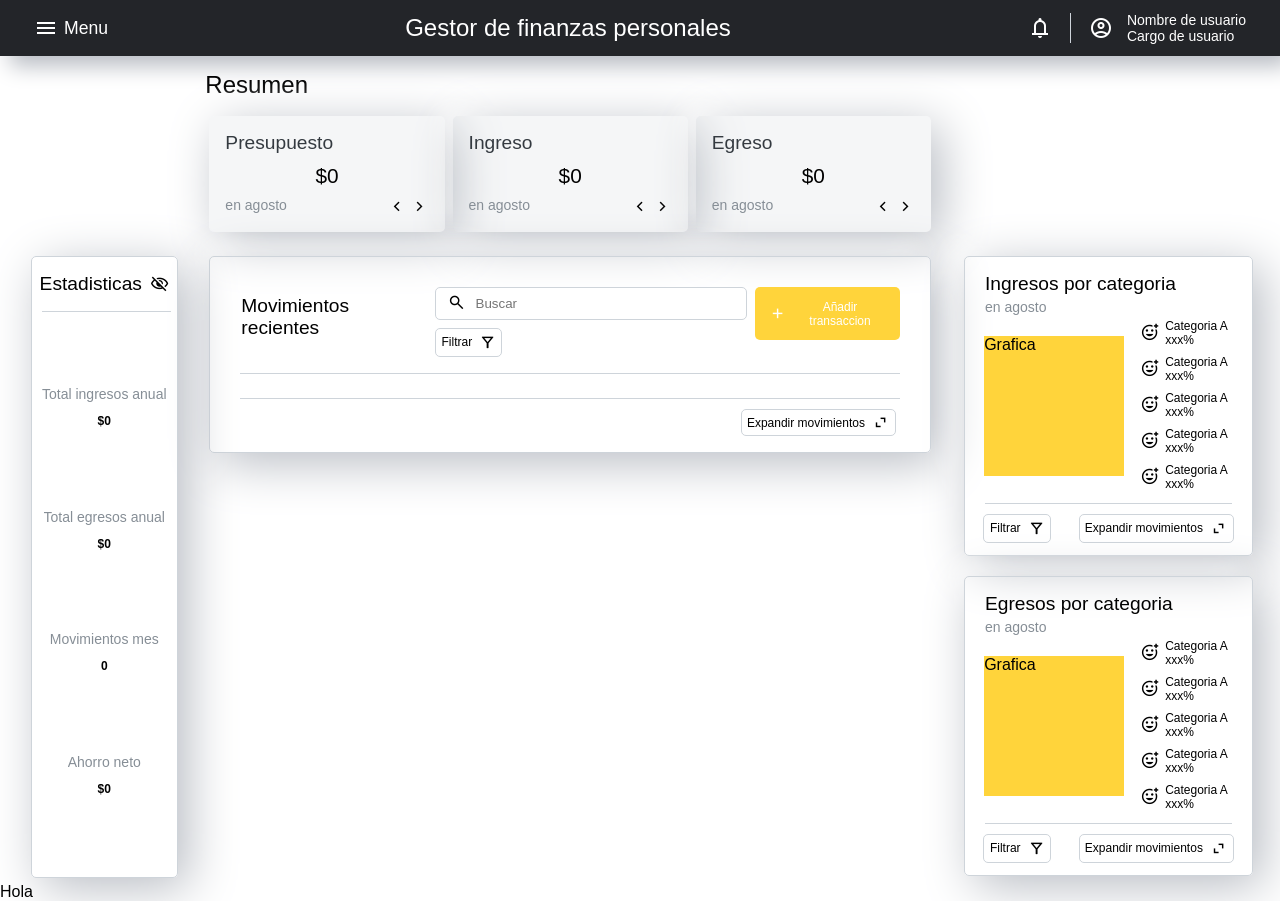
==== src/pages/index.html @ 77b31e56 "Definimos el directorio de filtros - filtramos transacciones por input" ====
<!DOCTYPE html>
<html lang="en">
<head>
    <meta charset="UTF-8">
    <meta name="viewport" content="width=device-width, initial-scale=1.0">
    <title>Finanzas personales</title>

    <link rel="stylesheet" href="../styles/app.css">
    <link rel="stylesheet" href="../styles/header.css">
    <link rel="stylesheet" href="../styles/menu.css">
    <link rel="stylesheet" href="../styles/main.css">
    <link rel="stylesheet" href="../styles/modals.css">

    <link rel="stylesheet" href="https://fonts.googleapis.com/css2?family=Material+Symbols+Outlined" />
</head>
<body>
    <div id="app">
        <div id="root">
            <div class="contenedor">
                <header>
                    <button id="btn-Menu">
                        <span class="material-symbols-outlined">menu</span>
                        <span class="text-button-header">Menu</span>
                    </button>

                    <div class="ttl-App">
                        <h1>Gestor de finanzas personales</h1>
                    </div>

                    <div class="usuario">
                        <button id="btn-notificacion">
                            <span class="material-symbols-outlined">notifications</span>
                        </button>

                        <div class="divider"></div>

                        <button id="cnt-usuario">
                            <span class="material-symbols-outlined">account_circle</span>
                            <div class="datos-Usuario">
                                <span class="text-Normal">Nombre de usuario</span>
                                <span class="text-Normal">Cargo de usuario</span>
                            </div>
                        </button>
                    </div>
                </header>

                <nav class="menu-principal">
                    <ul class="lista-items-menu">
                        <li id="btn-menu-resumen">
                            <a href="#">
                                <span class="material-symbols-outlined">resume</span>
                                <span class="text-button-header">Resumen</span>
                            </a>
                        </li>
                        <li id="btn-menu-gastos">
                            <a href="#">
                                <span class="material-symbols-outlined">wallet</span>
                                <span class="text-button-header">Gastos</span>
                            </a>
                        </li>
                        <li id="btn-menu-ingresos">
                            <a href="#">
                                <span class="material-symbols-outlined">credit_card</span>
                                <span class="text-button-header">Ingresos</span>
                            </a>
                        </li>
                        <li id="btn-menu-presupuesto">
                            <a href="#">
                                <span class="material-symbols-outlined">finance</span>
                                <span class="text-button-header">Presupuesto</span>
                            </a>
                        </li>
                        <li id="btn-menu-categorias">
                            <a href="#">
                                <span class="material-symbols-outlined">category</span>
                                <span class="text-button-header">Categorias</span>
                            </a>
                        </li>
                        <li id="btn-menu-report">
                            <a href="#">
                                <span class="material-symbols-outlined">finance_mode</span>
                                <span class="text-button-header">Reportes</span>
                            </a>
                        </li>
                        <li id="btn-menu-config">
                            <a href="#">
                                <span class="material-symbols-outlined">settings</span>
                                <span class="text-button-header">Configuracion</span>
                            </a>
                        </li>
                    </ul>
                </nav>

                <main>
                    <h1 class="ttl-Resumen">Resumen</h1>
                    <div class="main-estadisticas">
                        <div class="cartel-PIE" id="cartel-presupuesto">
                            <h2>Presupuesto</h2>
                            <span class="pie-Calculado">$0</span>
                            <div class="ftr-PIE">
                                <span class="text-Normal mes_cartel">en agosto</span>
                                <div class="cmbr-mes-Calculado">
                                    <button class="btn-back-Mes">
                                        <span class="material-symbols-outlined">keyboard_arrow_left</span>
                                    </button>
                                    <button class="btn-next-Mes">
                                        <span class="material-symbols-outlined">keyboard_arrow_right</span>
                                    </button>
                                </div>
                            </div>
                        </div>

                        <div class="cartel-PIE" id="cartel-ingreso">
                            <h2>Ingreso</h2>
                            <span class="pie-Calculado">$0</span>
                            <div class="ftr-PIE">
                                <span class="text-Normal mes_cartel">en agosto</span>
                                <div class="cmbr-mes-Calculado">
                                    <button class="btn-back-Mes">
                                        <span class="material-symbols-outlined">keyboard_arrow_left</span>
                                    </button>
                                    <button class="btn-next-Mes">
                                        <span class="material-symbols-outlined">keyboard_arrow_right</span>
                                    </button>
                                </div>
                            </div>
                        </div>

                        <div class="cartel-PIE" id="cartel-egreso">
                            <h2>Egreso</h2>
                            <span class="pie-Calculado">$0</span>
                            <div class="ftr-PIE">
                                <span class="text-Normal mes_cartel">en agosto</span>
                                <div class="cmbr-mes-Calculado">
                                    <button class="btn-back-Mes">
                                        <span class="material-symbols-outlined">keyboard_arrow_left</span>
                                    </button>
                                    <button class="btn-next-Mes">
                                        <span class="material-symbols-outlined">keyboard_arrow_right</span>
                                    </button>
                                </div>
                            </div>
                        </div>
                    </div>

                    <div class="main-movimientos">
                        <div class="mov-interaccion">
                            <h2>Movimientos recientes</h2>
                            <div class="mov-sup-Controles">
                                <div class="mov-sup-Buscar">
                                    <label>
                                        <span class="material-symbols-outlined">search</span>
                                        <input type="text" class="text-Listado" id="src-mov-input" placeholder="Buscar">
                                    </label>
                                    <button class="btn-filtrar" data-boton-modal="filtrar">
                                        <span class="text-Listado">Filtrar</span>
                                        <span class="material-symbols-outlined">filter_alt</span>
                                    </button>
                                </div>

                                <button id="btn-Add" data-boton-modal="transaccion">
                                    <span class="material-symbols-outlined">add</span>
                                    <span class="text-Listado">Añadir transaccion</span>
                                </button>
                            </div>
                        </div>
                        
                        <div class="mov-transacciones">
                        </div>

                        <div class="mov-expandir">
                            <button class="btn-inf-movimientos">
                                <span class="text-Listado">Expandir movimientos</span>
                                <span class="material-symbols-outlined">expand_content</span>
                            </button>
                        </div>
                    </div>

                    <aside class="main-sidebar">
                        <div class="main-sidebar-superior">
                            <h2 class="ttl-Stats full">Estadisticas</h2>
                            <button id="show-sidebar-main">
                                <span class="full material-symbols-outlined">visibility_off</span>
                            </button>
                        </div>
                        <div class="divider"></div>
                        <ul class="lista-estadisticas">
                            <li>
                                <h4 class="full">Total ingresos anual</h4>
                                <span class="material-symbols-outlined">attach_money</span>
                                <span class="text-Listado cantidad" data-id="ingresoAnual" id="ingresoAnual">$0</span>
                            </li>
                            <li>
                                <h4 class="full">Total egresos anual</h4>
                                <span class="material-symbols-outlined">money_off</span>
                                <span class="text-Listado cantidad" data-id="EgresoAnual" id="EgresoAnual">$0</span>
                            </li>
                            <li>
                                <h4 class="full">Movimientos mes</h4>
                                <span class="material-symbols-outlined">moving</span>
                                <span class="text-Listado cantidad" data-id="movMes" id="movMes">0</span>
                            </li>
                            <li>
                                <h4 class="full">Ahorro neto</h4>
                                <span class="material-symbols-outlined">wallet</span>
                                <span class="text-Listado cantidad" data-id="Ahorro" id="Ahorro">$0</span>
                            </li>
                        </ul>
                    </aside>

                    <section class="main-categorias">
                        <div class="cartel-categoria cartel-cat-ingresos">
                            <div class="cartel-sup-cat">
                                <h2>Ingresos por categoria</h2>
                                <span class="text-Normal">en agosto</span>
                            </div>

                            <div class="datos-cat">
                                <div class="grafica-cat" id="grafica-cat-ingresos">
                                    Grafica
                                </div>
                                <ul class="items-cat">
                                   <li>
                                        <span class="material-symbols-outlined">add_reaction</span>
                                        <div class="cat-porcentaje">
                                            <span class="text-Listado">Categoria A</span>
                                            <span class="text-Listado">xxx%</span>
                                        </div>
                                    </li>
                                   <li>
                                        <span class="material-symbols-outlined">add_reaction</span>
                                        <div class="cat-porcentaje">
                                            <span class="text-Listado">Categoria A</span>
                                            <span class="text-Listado">xxx%</span>
                                        </div>
                                    </li>
                                   <li>
                                        <span class="material-symbols-outlined">add_reaction</span>
                                        <div class="cat-porcentaje">
                                            <span class="text-Listado">Categoria A</span>
                                            <span class="text-Listado">xxx%</span>
                                        </div>
                                    </li>
                                   <li>
                                        <span class="material-symbols-outlined">add_reaction</span>
                                        <div class="cat-porcentaje">
                                            <span class="text-Listado">Categoria A</span>
                                            <span class="text-Listado">xxx%</span>
                                        </div>
                                    </li>
                                   <li>
                                        <span class="material-symbols-outlined">add_reaction</span>
                                        <div class="cat-porcentaje">
                                            <span class="text-Listado">Categoria A</span>
                                            <span class="text-Listado">xxx%</span>
                                        </div>
                                    </li>
                                </ul>
                            </div>

                            <div class="divider"></div>

                            <div class="cat-interaccion">
                                <button class="btn-filtrar" data-boton-modal="filtrar">
                                    <span class="text-Listado">Filtrar</span>
                                    <span class="material-symbols-outlined">filter_alt</span>
                                </button>
                                <button class="btn-inf-movimientos">
                                    <span class="text-Listado">Expandir movimientos</span>
                                    <span class="material-symbols-outlined">expand_content</span>
                                </button>
                            </div>
                        </div>

                        <div class="cartel-categoria cartel-cat-egresos">
                            <div class="cartel-sup-cat">
                                <h2>Egresos por categoria</h2>
                                <span class="text-Normal">en agosto</span>
                            </div>

                            <div class="datos-cat">
                                <div class="grafica-cat" id="grafica-cat-egresos">
                                    Grafica
                                </div>
                                <ul class="items-cat">
                                   <li>
                                        <span class="material-symbols-outlined">add_reaction</span>
                                        <div class="cat-porcentaje">
                                            <span class="text-Listado">Categoria A</span>
                                            <span class="text-Listado">xxx%</span>
                                        </div>
                                    </li>
                                   <li>
                                        <span class="material-symbols-outlined">add_reaction</span>
                                        <div class="cat-porcentaje">
                                            <span class="text-Listado">Categoria A</span>
                                            <span class="text-Listado">xxx%</span>
                                        </div>
                                    </li>
                                   <li>
                                        <span class="material-symbols-outlined">add_reaction</span>
                                        <div class="cat-porcentaje">
                                            <span class="text-Listado">Categoria A</span>
                                            <span class="text-Listado">xxx%</span>
                                        </div>
                                    </li>
                                   <li>
                                        <span class="material-symbols-outlined">add_reaction</span>
                                        <div class="cat-porcentaje">
                                            <span class="text-Listado">Categoria A</span>
                                            <span class="text-Listado">xxx%</span>
                                        </div>
                                    </li>
                                   <li>
                                        <span class="material-symbols-outlined">add_reaction</span>
                                        <div class="cat-porcentaje">
                                            <span class="text-Listado">Categoria A</span>
                                            <span class="text-Listado">xxx%</span>
                                        </div>
                                    </li>
                                </ul>
                            </div>

                            <div class="divider"></div>

                            <div class="cat-interaccion">
                                <button class="btn-filtrar" data-boton-modal="filtrar">
                                    <span class="text-Listado">Filtrar</span>
                                    <span class="material-symbols-outlined">filter_alt</span>
                                </button>
                                <button class="btn-inf-movimientos">
                                    <span class="text-Listado">Expandir movimientos</span>
                                    <span class="material-symbols-outlined">expand_content</span>
                                </button>
                            </div>
                        </div>
                    </section>
                </main>

                <footer>Hola</footer>

                <section id="overlays" class="">
                    <div class="modal modal-add-transaccion" data-tipo-modal="transaccion">
                        <div class="cabezal-transaccion">
                            <h1>Agregar nueva transaccion</h1>
                            <button class="btn-closet">
                                <span class="material-symbols-outlined">close</span>
                            </button>
                        </div>

                        <form action="#" id="f-añadir-transaccion" data-form="transaccion">
                            <div class="divider"></div>
                            <div class="centro-transaccion">
                                <div class="nombre-Transaccion">
                                    <h2>Nombre transaccion</h2>
                                    <input 
                                        type="text" 
                                        name="nombre-transaccion"
                                        id="i-name-transaccion"
                                        placeholder="Ingresar nombre de transaccion">
                                </div>

                                <div>
                                    <h2>Tipo transaccion</h2>
                                    <select name="tipo-transaccion">
                                        <option value="ingreso">Ingreso</option>
                                        <option value="egreso">Egreso</option>
                                    </select>
                                </div>

                                <div>
                                    <h2>Categoria</h2>
                                    <select name="tipo-categoria"></select>
                                </div>

                                <div class="importe">
                                    <h2>Importe</h2>
                                    <input 
                                        type="number"
                                        name="importe-transaccion"
                                        id="i-importe-transaccion"
                                        placeholder="Ingresa un importe">
                                </div>

                                <div class="crear-transaccion">
                                    <button type="submit" id="btn-transaccion">Crear transaccion</button>
                                </div>
                            </div>
                        </form>
                    </div>

                    <div class="modal modal-filtrar" data-tipo-modal="filtrar">
                        <div class="cabezal-filtrar">
                            <h1>Filtrar</h1>
                            <button class="btn-closet">
                                <span class="material-symbols-outlined">close</span>
                            </button>
                        </div>

                        <form action="#" class="centro-filtrar" id="f-filtrar" data-form="filtrar">
                            <div class="divider"></div>

                            <div>
                                <h2>Tipo transaccion</h2>
                                <select name="tipo-transaccion">
                                    <option value="ingreso">Ingreso</option>
                                    <option value="egreso">Egreso</option>
                                </select>
                            </div>

                            <div>
                                <h2>Tipo categoria</h2>
                                <select name="tipo-categoria"></select>
                            </div>

                            <div class="filtrar_fecha">
                                <h2>Fecha</h2>
                                <input
                                    type="date"
                                    name="fecha-transacciones"
                                    id="i-filtrar-importe">
                            </div>

                            <div class="filtrar-seleccion">
                                <button type="submit" id="i-btn-filtrar">Filtrar</button>
                            </div>
                        </form>
                    </div>
                </section>
            </div>
        </div>
    </div>

    <script type="module" src="../index.js"></script>
</body>
</html>
---- src/styles/app.css ----
:root {
    --h1-Responsive: clamp(1rem, 3vw, 1.5rem);
    --h2-Responsive: clamp(0.875rem, 3vw, 1.2rem);
    --h3-Responsive: clamp(0.750rem, 3vw, 0.9rem);
    --h4-Responsive: clamp(0.625rem, 3vw, 0.875rem);

    --icon-Normal-Header: clamp(1rem, 3vw, 1.5rem);
    --icon-Normal-Main: clamp(0.675rem, 3vw, 1.2rem);

    --text-Button-Header: clamp(0.550rem, 3vw, 1.1rem);
    --text-Normal: clamp(0.650rem, 3vw, 0.875rem);
    --text-Importante: clamp(0.750rem, 3vw, 1.3rem);
    --text-Listado: clamp(0.550rem, 3vw, 0.750rem);

    --border-Radius-Items: 5px;
    --border-color: #ced4da;
    --background-Items: #b8bcc324;

    --text-mes-Items: #868e96;
    --title-h2-anyItems: #343a40;

    --shadow-dark: #b8bcc3;
    --shadow-light: #ffffff;
}

/* ==========================================================================
   APP
   ==========================================================================
   • [>] CAPAS:
        • GENERAL
        • CONTENEDOR
        • FOOTER
        • MEDIA'S
   ========================================================================== */

* {
    margin: 0;
    padding: 0;
    box-sizing: border-box;
}

html, body, #app, #root, .contenedor {
    width: 100%;
    min-height: 100%;
}

.contenedor * {
    font-weight: 100;
    font-family: Arial, Helvetica, sans-serif;
}

.contenedor {
    position: relative;
    display: flex;
    flex-direction: column;
    container-type: inline-size;
    container-name: body-first;
}

button {
    display: flex;
    align-items: center;
    gap: 6px;
    background-color: transparent;
    border: none;
    cursor: pointer;
}

h1 {
    font-size: var(--h1-Responsive);
}

h2 {
    font-size: var(--h2-Responsive);
}

h3 {
    font-size: var(--h3-Responsive);
}

h4 {
    font-size: var(--h4-Responsive);
}

.text-button-header {
    font-size: var(--text-Button-Header);
}

header span.material-symbols-outlined,
#overlays .cabezal-transaccion span.material-symbols-outlined {
    font-size: var(--icon-Normal-Header);
}

span.text-Normal {
    font-size: var(--text-Normal);
}

span.text-Listado {
    font-size: var(--text-Listado);
}

main span.material-symbols-outlined {
    font-size: var(--icon-Normal-Main);
}


@media (min-width: 768px){

    .contenedor {
        display: grid;
        grid-template-rows: auto 1fr auto;
        grid-template-columns: auto 1fr;
        grid-template-areas: 
        "header header"
        "nav main"
        "footer footer";
    }

    nav { grid-area: nav }
    header { grid-area: header; }
    main { grid-area: main; }
    footer { grid-area: footer; }
}
---- src/styles/header.css ----
/* ==========================================================================
   HEADER
   ==========================================================================
   • [>] CAPAS:
        • HEADER
        • NOTIFICACIONES - USUARIO
        • MEDIA'S
   ========================================================================== */

header {
    width: 100%;
    max-height: 120px;

    display: grid;
    grid-template-rows: auto 1fr;
    grid-template-columns: 1fr 1fr;
    grid-template-areas: 
    "ttl-App ttl-App"
    "btn-Menu usuario";

    overflow: hidden;
    background-color: #232529;
    box-shadow: 10px 10px 22px var(--shadow-dark);

    padding: 8px 14px;
    gap: 8px;
}

header .ttl-App { grid-area: ttl-App; }
header #btn-Menu { grid-area: btn-Menu; }
header .usuario { grid-area: usuario; }


header, 
header button {
    color: white;
    font-size: var(--text-Normal);
}

header .material-symbols-outlined {
    font-size: var(--icon-Normal);
}

header .ttl-App {
    align-self: center;
    justify-self: center;
}

header #btn-Menu {
    align-self: center;
    justify-self: flex-start;
    display: flex;
    align-items: center;
}

header .usuario {
    align-self: center;
    justify-self: flex-end;
    display: flex;
}

/* ==========================================================================
   NOTIFICACIONES - USUARIO 
   ========================================================================== */

.usuario .divider {
    background-color: var(--border-color); /*border-Items*/
    height: 20px;
    width: 1px;
    margin: auto 14px;
}

.usuario .datos-Usuario {
    display: flex;
    flex-direction: column;
    margin-left: 4px;
}

.datos-Usuario > span {
    text-align: start;
}


/* ==========================================================================
   MEDIA'S
   ========================================================================== */

@container body-first (min-width: 768px) and (max-width: 1023px){
    .usuario .datos-Usuario {
        margin-left: 6px;
    }

    .usuario .divider {
        height: 25px;
        margin: auto 16px;
    }
}

@container body-first (min-width: 1024px){
    header {
        display: flex;
        justify-content: space-between;
        padding: 12px 34px;
    }

    header .ttl-App { grid-area: ttl-App; }
    header #btn-Menu { grid-area: btn-Menu; }
    header .usuario { grid-area: usuario; }

    .usuario .datos-Usuario {
        margin-left: 8px;
    }

    .usuario .divider {
        height: 30px;
        margin: auto 18px;
    }
}
---- src/styles/menu.css ----
nav {
    display: none;
}

nav.active-Nav {
    display: block;
}

nav {
    width: 100%;
    min-height: 0;
    position: sticky;
    top: 0;
    z-index: 100;
    background-color: #232529;
    border-top: 1px solid var(--border-color);
    border-bottom: 1px solid var(--border-color);
}

nav .lista-items-menu {
    list-style-type: none;
    display: grid;
    grid-template-columns: repeat(2, 1fr);
    justify-self: center;
    padding: 1rem;
    gap: 8px;
    column-gap: 36px;
}

.lista-items-menu > li {
    align-self: center;
}

.lista-items-menu > li a {
    display: flex;
    align-items: center;
    gap: 12px;
    color: white;
    text-decoration: none;
    cursor: pointer;
}


@container body-first (min-width: 767px) {
    nav {
        position: relative;
    }

    nav .lista-items-menu {
        display: flex;
        flex-direction: column;
        gap: 20px;
        padding-top: 1.5rem;

        position: sticky;
        top: 0;
        z-index: 100;
    }

    .lista-items-menu > li {
        align-self: flex-start;
    }
}
---- src/styles/main.css ----
/* ==========================================================================
   MAIN
   ==========================================================================
   • [>] CAPAS:
        • MAIN
        • MAIN - ESTADISTICAS
            • MAIN - SUPERIOR - CARTEL P.I.E
        • MAIN - MOVIMIENTOS
            • MAIN - OPERACIONES
            • MAIN - LISTA - MOVIMIENTOS
        • MAIN - SIDEBAR
        • MAIN - CATEGORIAS
        • MEDIA'S
   ========================================================================== */

main {
    display: flex;
    flex-direction: column;
    justify-content: center;
    padding: 0.2rem;
    margin: 0 auto;
    margin-top: 12px;
    background-color: transparent;
}

main .ttl-Resumen {
    margin-bottom: 0.8rem;
}

main .main-estadisticas {
    display: flex;
    flex-wrap: wrap;
}

/* ==========================================================================
   MAIN - SUPERIOR - CARTEL P.I.E
   ========================================================================== */

.cartel-PIE {
    flex: 1;
    display: flex;
    flex-direction: column;
    align-items: flex-start;

    margin: 0.25rem;
    padding: 0.25rem;

    border-radius: var(--border-Radius-Items);
    background-color: var(--background-Items);

    box-shadow:
      10px 10px 50px var(--shadow-dark),
      -10px -10px 22px var(--shadow-light);
}

.cartel-PIE h2 {
    color: var(--title-h2-anyItems);
}

.cartel-PIE .pie-Calculado {
    font-size: var(--text-Importante);
    align-self: center;
    margin: 0.25rem;
}

.cartel-PIE .ftr-PIE,
.cartel-PIE  .cmbr-mes-Calculado {
    display: flex;
    gap: 4px;
}

.cartel-PIE .ftr-PIE {
    width: 100%;
    justify-content: space-between;
    color: var(--text-mes-Items);
}

/* ==========================================================================
   MAIN - OPERACIONES
   ========================================================================== */

main .main-movimientos {
    margin: 0.25rem;
    margin-top: 1.21rem;
    padding: 8px 16px;
    border: 1px solid var(--border-color);
    border-radius: var(--border-Radius-Items);
    box-shadow:
      10px 10px 50px var(--shadow-dark),
      -10px -10px 22px var(--shadow-light);
}

.main-movimientos .mov-interaccion {
    display: flex;
    flex-direction: column;
    border-bottom: 1px solid var(--border-color);
    padding-bottom: 1rem;
    margin-bottom: 1rem;
}

.mov-interaccion > h2 {
    margin: 8px 1px 12px 1px;
}

.mov-interaccion .mov-sup-Controles {
    display: flex;
    flex-wrap: wrap;
    align-items: center;
    justify-content: space-between;
    gap: 8px;
}

.mov-sup-Controles #btn-Add {
    align-self: flex-start;
    padding: 0.5rem;
    color: white;
    background-color: #ffd43b;
    border-radius: var(--border-Radius-Items);
}

.mov-sup-Controles .mov-sup-Buscar {
    width: 100%;
    display: flex;
    flex-direction: column;
    gap: 8px;
}

.mov-sup-Buscar > label {
    width: 100%;
    position: relative;
}

.mov-sup-Buscar > label span:first-child {
    position: absolute;
    top: 22%;
    left: 4%;
}

.mov-sup-Buscar #src-mov-input {
    width: 100%;
    padding: 4px 24px;
    border: 1px solid var(--border-color);
    border-radius: var(--border-Radius-Items);
    outline: none;
}

.btn-filtrar {
    padding: 4px 4px 4px 6px;
    align-self: flex-start;
    border: 1px solid var(--border-color);
    border-radius: var(--border-Radius-Items);
}

/* ==========================================================================
   MAIN - LISTA - MOVIMIENTOS
   ========================================================================== */

main .mov-transacciones {
    width: 100%;
    min-height: 0;
    overflow: hidden;
}

.mov-transacciones ul {
    list-style-type: none;
}

.mov-transacciones .listado-fechas,
.fecha-transacciones .mov-en-fecha {
    display: flex;
    flex-direction: column;
    gap: 8px;
}

.mov-transacciones .listado-fechas {
    min-height: 0;
    max-height: 520px;
    overflow-y: auto;
    overflow-x:hidden;
}

.listado-fechas .divider {
    background-color: #ffd43b;
    height: 1px;
    width: 100%;
    margin: 12px 4px;
}

.fecha-transacciones > h4 {
    margin-bottom: 0.75rem;
}

.mov-en-fecha .isTransaccion {
    display: flex;
    flex-direction: row;
    align-items: center;
    justify-content: space-between;
    gap: 8px;
    padding-right: 1rem;
}

.isTransaccion .ttl-transaccion {
    min-width: 0;
    flex: 1;
    overflow: hidden;
    overflow-wrap: break-word;
    white-space: normal;
    text-overflow: ellipsis;
    font-weight: bold;
}
.isTransaccion .cat-transaccion,
.isTransaccion .extras-transaccion {
    gap: 4px;
}

.isTransaccion .cat-transaccion {
    flex: 1;
    min-width: 0;
    display: flex;
    align-items: center;
    overflow: hidden;
}

.isTransaccion .extras-transaccion {
    display: flex;
    flex-direction: column;
    justify-content: center;
}

.extras-transaccion .importe {
    width: 100px;
    flex: 1;
    overflow: hidden;
    white-space: nowrap;
    text-overflow: ellipsis;
}

.extras-transaccion .isHorario {
    align-self: flex-end;
}

.main-movimientos .mov-expandir {
    display: flex;
    align-items: flex-end;
    justify-content: flex-end;
    margin-top: 0.5rem;
    padding: 10px 4px 4px 4px;
    border-top: 1px solid var(--border-color);
}

.btn-inf-movimientos {
    display: flex;
    align-items: center;
    padding: 3px 5px;
    border: 1px solid #ced4da;
    border-radius: var(--border-Radius-Items);
}

/* ==========================================================================
   MAIN - SIDEBAR
   ========================================================================== */

.main-sidebar h2, 
.main-sidebar h4,
.main-sidebar .material-symbols-outlined {
    display: none;
}

.main-sidebar .full {
    display: block;
}

.main-sidebar {
    min-width: 70px;
    display: flex;
    flex-direction: column;
    margin: 0.25rem;
    padding: 0.5rem;
    gap: 6px;
    border: 1px solid var(--border-color);
    border-radius: var(--border-Radius-Items);
    box-shadow:
      10px 10px 50px var(--shadow-dark),
      -10px -10px 22px var(--shadow-light);
}

.main-sidebar .divider {
    background-color: var(--border-color);
    height: 1px;
    width: 100%;
    margin: 2px;
}

.main-sidebar .main-sidebar-superior {
    display: flex;
    justify-content: center;
    align-items: center;
    padding: 0.5rem 0;
    gap: 8px;
}

.main-sidebar .lista-estadisticas {
    width: 100%;
    list-style-type: none;
    display: flex;
    justify-content: center;
    align-items: center;
    flex-wrap: wrap;
    gap: 8px;
}

.lista-estadisticas > li {
    display: flex;
    flex-direction: column;
    align-items: center;
    justify-content: center;
    gap: 6px;
}

.lista-estadisticas h4 {
    min-width: 0;
    max-width: 90px;
    text-align: center;
    color: var(--text-mes-Items);
    overflow: hidden;
    overflow-wrap: break-word;
    white-space: normal;
    text-overflow: ellipsis;
}

.lista-estadisticas .cantidad {
    padding: 0.375rem;
    font-weight: bold;
}

/* ==========================================================================
   MAIN - CATEGORIAS
   ========================================================================== */

main .main-categorias {
    width: 99%;
    display: flex;
    justify-content: space-between;
    flex-wrap: wrap;
    margin: 0.25rem;
    gap: 6px;
}

.main-categorias .cartel-categoria {
    width: 100%;
    margin: 0 auto;
    display: flex;
    flex-direction: column;
    padding: 0.5rem;
    border: 1px solid var(--border-color);
    border-radius: var(--border-Radius-Items);
    box-shadow:
      10px 10px 50px var(--shadow-dark),
      -10px -10px 22px var(--shadow-light);
}

.cartel-categoria .cartel-sup-cat {
    display: flex;
    flex-direction: column;
    padding-left: 0.25rem;
    gap: 4px;
    margin-bottom: 0.25rem;
}

.cartel-sup-cat > h2 {
    align-self: flex-start;
}

.cartel-sup-cat > span {
    color: var(--text-mes-Items);
    align-self: flex-start;
}

.cartel-categoria .datos-cat {
    display: flex;
    align-items: center;
    flex-wrap: wrap;
}

.datos-cat .items-cat {
    flex: 1;
    list-style-type: none;
}

.items-cat > li {
    display: flex;
    justify-content: center;
    align-items: center;
    gap: 6px;
    margin-bottom: 0.5rem;
    margin-left: 0.5rem;
}

.items-cat > li .cat-porcentaje {
    width: 60%;
    display: flex;
    justify-content: space-between;
    align-items: center;
    flex-wrap: wrap;
}

.cartel-categoria .cat-interaccion {
    display: flex;
    justify-content: space-between;
    padding: 6px 2px;
    gap: 6px;
}

.datos-cat .grafica-cat {
    height: clamp(100px, 30vw, 140px);
    width: clamp(100px, 30vw, 140px);
    margin: 0.2rem 0 0.5rem 0.2rem;
    background-color: #ffd43b;
}

.cartel-categoria .divider {
    background-color: var(--border-color);
    height: 1px;
    width: 97%;
    margin: 0.25rem;
}

/* ==========================================================================
   MEDIA'S
   ========================================================================== */

@container body-first (min-width: 321px) and (max-width: 479px) {
    .mov-sup-Buscar > label span:first-child {
        top: 20%;
        left: 2%;
    }

    .mov-sup-Buscar #src-mov-input {
        padding: 4px 24px;
    }

    .main-categorias .cartel-categoria > * {
        margin: 0 auto;
        width: 80%;
    }

    .datos-cat .items-cat {
        align-items: end;
    }
}

@container body-first (min-width: 480px) and (max-width: 767px) {
    .cartel-PIE {
        padding: 0.5rem;
    }

    main .main-movimientos {
        padding: 8px 24px;
    }

    .mov-sup-Buscar > label span:first-child {
        top: 15%;
        left: 2%;
    }

    .mov-sup-Buscar #src-mov-input {
        padding: 6px 40px;
    }

    .main-categorias .cartel-categoria > * {
        margin: 0 auto;
        width: 80%;
    }

    .datos-cat .items-cat {
        align-items: end;
    }
}

@container body-first (min-width: 768px) and (max-width: 1023px) {

    main {
        display: grid;
        grid-template-columns: auto 1fr;
        grid-template-rows: repeat(2, auto) 1fr 0.5fr;
        grid-template-areas:
        ". ttl-Resumen"
        "main-estadisticas main-estadisticas"
        "main-sidebar main-movimientos"
        ". main-categorias";
        column-gap: 20px;
    }

    nav.active-Nav + main {
        display: flex;
        flex-direction: column;
        justify-content: center;
        padding: 0.2rem;
        margin: 0 auto;
        background-color: transparent;
    }

    main .ttl-Resumen { grid-area: ttl-Resumen; }
    main .main-estadisticas { grid-area: main-estadisticas; }
    main .main-movimientos { grid-area: main-movimientos; }
    main .main-sidebar { grid-area: main-sidebar; }
    main .main-categorias { grid-area: main-categorias; }

    .cartel-PIE {
        padding: 1rem;
    }

    .cartel-PIE .pie-Calculado {
        margin: 0.6rem 0;
    }

    .mov-sup-Buscar > label span:first-child {
        top: 15%;
        left: 2%;
    }

    .mov-sup-Buscar #src-mov-input {
        padding: 6px 40px;
    }

    main .main-movimientos {
        padding: 8px 24px;
    }

    .main-sidebar {
        flex-direction: column;
        margin: 0.15rem;
        margin-top: 1.2rem;
        padding: 0.25rem;
        gap: 6px;
    }

    .main-sidebar .lista-estadisticas {
        height: 100%;
        flex-direction: column;
        justify-content: space-evenly;
        align-items: center;
        flex-wrap: nowrap;
    }

    nav.active-Nav + main > .main-sidebar > .lista-estadisticas {
        list-style-type: none;
        display: flex;
        flex-direction: row;
        justify-content: center;
        align-items: center;
        flex-wrap: wrap;
        gap: 8px;
    }

    .main-sidebar .main-sidebar-superior {
        display: flex;
        justify-content: center;
        align-items: center;
        padding: 0.5rem 0;
        gap: 8px;
    }

    .main-categorias .cartel-categoria > * {
        margin: 0 auto;
        width: 80%;
    }

    .datos-cat .items-cat {
        align-items: end;
    }

}

@container body-first (min-width: 1023px){
    main {
        display: grid;
        grid-template-columns: auto 1fr 0.4fr;
        grid-template-rows: auto auto 1fr;
        grid-template-areas:
        ". ttl-Resumen ."
        ". main-estadisticas ."
        "main-sidebar main-movimientos main-categorias";
        column-gap: 25px;
        margin: 12px 25px 0 25px;
    }

    main .ttl-Resumen { grid-area: ttl-Resumen; }
    main .main-estadisticas { grid-area: main-estadisticas; }
    main .main-movimientos { grid-area: main-movimientos; }
    main .main-sidebar { grid-area: main-sidebar; }
    main .main-categorias { grid-area: main-categorias; }

    .cartel-PIE {
        padding: 1rem;
    }

    .cartel-PIE .pie-Calculado {
        margin: 0.6rem 0;
    }

    main .main-movimientos {
        align-self: flex-start;
        padding: 30px 30px 12px 30px;
    }

    .main-movimientos .mov-interaccion {
        display: grid;
        grid-template-columns: 0.4fr 1fr;
        gap: 8px;
    }

    .mov-interaccion .mov-sup-Controles {
        flex-wrap: nowrap;
    }

    .mov-sup-Buscar > label span:first-child {
        top: 20%;
        left: 12px;
    }

    .mov-sup-Buscar #src-mov-input {
        width: 100%;
        padding: 8px 40px;
    }

    .mov-sup-Controles .mov-sup-Buscar {
        width: 70%;
    }

    .mov-sup-Controles #btn-Add {
        padding: 0.8rem;
    }

    .isTransaccion .extras-transaccion {
        flex: 1;
        justify-content: space-between;
        flex-direction: row;
        gap: 12px;
    }

    .main-sidebar {
        max-width: 200px;
        flex-direction: column;
        margin: 0.15rem;
        margin-top: 1.2rem;
        padding: 0.5rem;
        gap: 6px;
    }

    .lista-estadisticas h4 {
        min-width: 0;
        max-width: none;
        text-align: center;
    }

    .main-sidebar .lista-estadisticas {
        height: 100%;
        flex-direction: column;
        justify-content: space-evenly;
        align-items: center;
        flex-wrap: nowrap;
    }

    .main-sidebar .main-sidebar-superior {
        display: flex;
        justify-content: center;
        align-items: center;
        padding: 0.5rem 0;
        gap: 8px;
    }

    main .main-categorias {
        align-self: flex-start;
        display: flex;
        flex-direction: column;
        justify-content: flex-start;
        flex-wrap: nowrap;
        margin: 0.25rem;
        margin-top: 1.2rem;
        gap: 20px;
    }

    .main-categorias .cartel-categoria {
        padding: 16px 16px 6px 16px;
    }

    .cartel-categoria .datos-cat {
        gap: 8px;
    }

    .datos-cat .items-cat {
        align-items: end;
    }
    
    .items-cat > li {
        justify-content: flex-start;
    }

    .items-cat > li .cat-porcentaje {
        width: 100%;
    }
}
---- src/styles/modals.css ----
/* ==========================================================================
   MODALS
   ==========================================================================
   • [>] CAPAS:
        • OVERLAYS
        • MODAL - TRANSACCION
        • MODAL - FILTRAR
   • [!] ACTVIDADORES:
        • active-overlay
        • active-modal
   ========================================================================== */
#overlays {
    position: fixed;
    inset: 0;
    z-index: 9999;
    
    display: flex;
    align-items: center;
    justify-content: center;

    opacity: 0;
    visibility: hidden;
    pointer-events: none;

    transition: .25s;
    background: rgba(0,0,0,.3);
    backdrop-filter: blur(5px);
}

#overlays.active-overlay {
    opacity: 1;
    visibility: visible;
    pointer-events: auto;
}

/* ==========================================================================
   MODAL - TRANSACCION
   ========================================================================== */
#overlays .modal-add-transaccion {
    display: none;
}

#overlays .modal-add-transaccion.active-modal {
    display: flex;
    flex-direction: column;
    padding: 1rem;
    margin: 0.5rem;
    background-color: white;
    border: none;
    border-radius: var(--border-Radius-Items);
}

.modal-add-transaccion .divider {
    background-color: var(--border-color);
    height: 1px;
    width: 100%;
    margin: 1rem 0;
}

.modal-add-transaccion .cabezal-transaccion {
    display: flex;
    align-items: center;
    gap: 15px;
}

.modal-add-transaccion .centro-transaccion {
    display: flex;
    flex-direction: column;
    gap: 12px;
}

.centro-transaccion > div h2 {
    margin-bottom: 0.5rem;
}

.centro-transaccion > div input,
.centro-transaccion > div select {
    color: gray;
    width: 100%;
    padding: 0.3rem;
    outline: none;
    border-radius: var(--border-Radius-Items);
    border: 1px solid var(--border-color);
}

.centro-transaccion .crear-transaccion {
    align-self: center;
    margin: 0.5rem 0;
}

.crear-transaccion #btn-transaccion {
    color: white;
    background-color: rgba(39, 229, 166, 0.875);
    border: 1px solid var(--border-color);
    border-radius: var(--border-Radius-Items);
    padding: 0.5rem;
}

/* ==========================================================================
   MODAL - FILTRAR
   ========================================================================== */
#overlays .modal-filtrar {
    display: none;
}

#overlays .modal-filtrar.active-modal {
    min-width: 300px;
    display: flex;
    flex-direction: column;
    padding: 1rem;
    margin: 0.5rem;
    background-color: white;
    border: none;
    border-radius: var(--border-Radius-Items);
}

.modal-filtrar .divider {
    background-color: var(--border-color);
    height: 1px;
    width: 100%;
    margin: 1rem 0;
}

.modal-filtrar .cabezal-filtrar {
    display: flex;
    justify-content: space-between;
    align-items: center;
    gap: 15px;
}

.modal-filtrar .centro-filtrar {
    display: flex;
    flex-direction: column;
    gap: 12px;
}

.centro-filtrar > div h2 {
    margin-bottom: 0.5rem;
}

.centro-filtrar > div input,
.centro-filtrar > div select {
    color: gray;
    width: 100%;
    padding: 0.3rem;
    outline: none;
    border-radius: var(--border-Radius-Items);
    border: 1px solid var(--border-color);
}

.centro-filtrar .filtrar-seleccion {
    align-self: center;
    margin: 0.5rem 0;
}

.filtrar-seleccion #i-btn-filtrar {
    color: white;
    background-color: rgba(39, 229, 166, 0.875);
    border: 1px solid var(--border-color);
    border-radius: var(--border-Radius-Items);
    padding: 0.5rem;
}
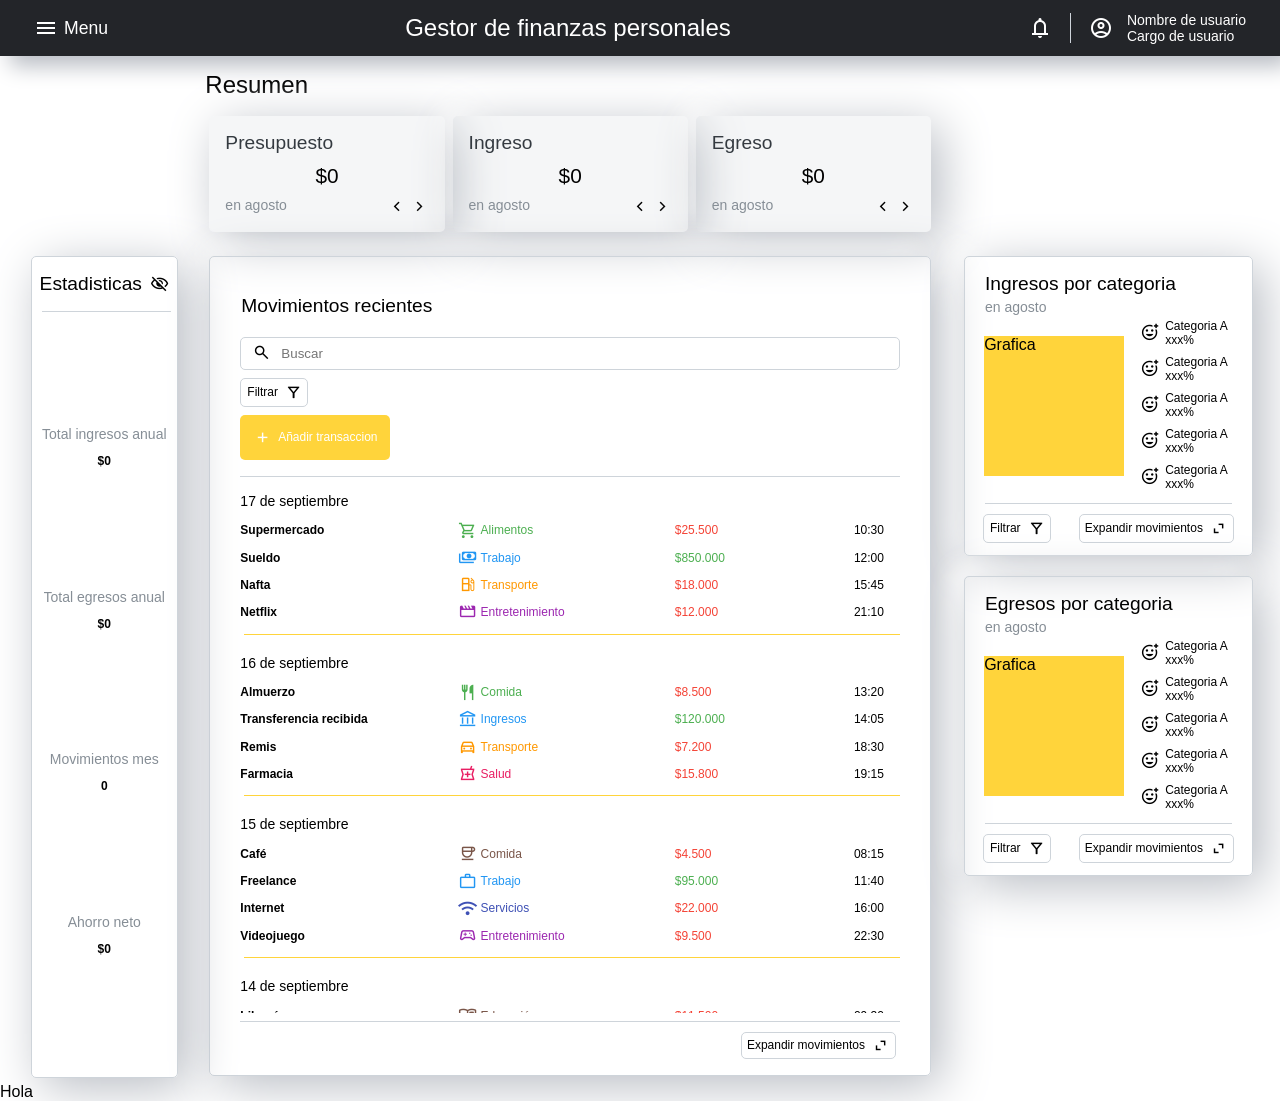
==== commit 903760d8: "Deuda tecnica (11): Boton expandir en funcionamiento" ====
--- a/src/pages/index.html
+++ b/src/pages/index.html
@@ -143,14 +143,14 @@
                         </div>
                     </div>
 
-                    <div class="main-movimientos">
+                    <div class="main-movimientos contenedor_mov">
                         <div class="mov-interaccion">
-                            <h2>Movimientos recientes</h2>
+                            <h2 class="titulo-expandirMov">Movimientos recientes</h2>
                             <div class="mov-sup-Controles">
                                 <div class="mov-sup-Buscar">
                                     <label>
                                         <span class="material-symbols-outlined">search</span>
-                                        <input type="text" class="text-Listado" id="src-mov-input" placeholder="Buscar">
+                                        <input type="text" class="text-Listado search-transac" id="src-mov-input" placeholder="Buscar">
                                     </label>
                                     <button class="btn-filtrar" data-boton-modal="filtrar">
                                         <span class="text-Listado">Filtrar</span>
@@ -166,10 +166,591 @@
                         </div>
                         
                         <div class="mov-transacciones">
+                            <ul class="listado-fechas">
+                                <li class="fecha-transacciones" data-dia="17" data-mes="8" data-anio="2026">
+                                    <h4>17 de septiembre</h4>
+
+                                    <ul class="mov-en-fecha">
+
+                                        <li class="isTransaccion">
+                                            <span class="text-Listado ttl-transaccion">Supermercado</span>
+                                            <div class="cat-transaccion" style="color: #4CAF50;">
+                                                <span class="material-symbols-outlined">shopping_cart</span>
+                                                <span class="text-Listado">Alimentos</span>
+                                            </div>
+                                            <div class="extras-transaccion">
+                                                <span class="text-Listado importe" style="color: #F44336;">$25.500</span>
+                                                <span class="text-Listado isHorario">10:30</span>
+                                            </div>
+                                        </li>
+
+                                        <li class="isTransaccion">
+                                            <span class="text-Listado ttl-transaccion">Sueldo</span>
+                                            <div class="cat-transaccion" style="color: #2196F3;">
+                                                <span class="material-symbols-outlined">payments</span>
+                                                <span class="text-Listado">Trabajo</span>
+                                            </div>
+                                            <div class="extras-transaccion">
+                                                <span class="text-Listado importe" style="color: #4CAF50;">$850.000</span>
+                                                <span class="text-Listado isHorario">12:00</span>
+                                            </div>
+                                        </li>
+
+                                        <li class="isTransaccion">
+                                            <span class="text-Listado ttl-transaccion">Nafta</span>
+                                            <div class="cat-transaccion" style="color: #FF9800;">
+                                                <span class="material-symbols-outlined">local_gas_station</span>
+                                                <span class="text-Listado">Transporte</span>
+                                            </div>
+                                            <div class="extras-transaccion">
+                                                <span class="text-Listado importe" style="color: #F44336;">$18.000</span>
+                                                <span class="text-Listado isHorario">15:45</span>
+                                            </div>
+                                        </li>
+
+                                        <li class="isTransaccion">
+                                            <span class="text-Listado ttl-transaccion">Netflix</span>
+                                            <div class="cat-transaccion" style="color: #9C27B0;">
+                                                <span class="material-symbols-outlined">movie</span>
+                                                <span class="text-Listado">Entretenimiento</span>
+                                            </div>
+                                            <div class="extras-transaccion">
+                                                <span class="text-Listado importe" style="color: #F44336;">$12.000</span>
+                                                <span class="text-Listado isHorario">21:10</span>
+                                            </div>
+                                        </li>
+
+                                    </ul>
+
+                                    <div class="divider"></div>
+                                </li>
+
+                                <li class="fecha-transacciones" data-dia="16" data-mes="8" data-anio="2026">
+                                    <h4>16 de septiembre</h4>
+
+                                    <ul class="mov-en-fecha">
+
+                                        <li class="isTransaccion">
+                                            <span class="text-Listado ttl-transaccion">Almuerzo</span>
+                                            <div class="cat-transaccion" style="color: #4CAF50;">
+                                                <span class="material-symbols-outlined">restaurant</span>
+                                                <span class="text-Listado">Comida</span>
+                                            </div>
+                                            <div class="extras-transaccion">
+                                                <span class="text-Listado importe" style="color: #F44336;">$8.500</span>
+                                                <span class="text-Listado isHorario">13:20</span>
+                                            </div>
+                                        </li>
+
+                                        <li class="isTransaccion">
+                                            <span class="text-Listado ttl-transaccion">Transferencia recibida</span>
+                                            <div class="cat-transaccion" style="color: #2196F3;">
+                                                <span class="material-symbols-outlined">account_balance</span>
+                                                <span class="text-Listado">Ingresos</span>
+                                            </div>
+                                            <div class="extras-transaccion">
+                                                <span class="text-Listado importe" style="color: #4CAF50;">$120.000</span>
+                                                <span class="text-Listado isHorario">14:05</span>
+                                            </div>
+                                        </li>
+
+                                        <li class="isTransaccion">
+                                            <span class="text-Listado ttl-transaccion">Remis</span>
+                                            <div class="cat-transaccion" style="color: #FF9800;">
+                                                <span class="material-symbols-outlined">directions_car</span>
+                                                <span class="text-Listado">Transporte</span>
+                                            </div>
+                                            <div class="extras-transaccion">
+                                                <span class="text-Listado importe" style="color: #F44336;">$7.200</span>
+                                                <span class="text-Listado isHorario">18:30</span>
+                                            </div>
+                                        </li>
+
+                                        <li class="isTransaccion">
+                                            <span class="text-Listado ttl-transaccion">Farmacia</span>
+                                            <div class="cat-transaccion" style="color: #E91E63;">
+                                                <span class="material-symbols-outlined">local_pharmacy</span>
+                                                <span class="text-Listado">Salud</span>
+                                            </div>
+                                            <div class="extras-transaccion">
+                                                <span class="text-Listado importe" style="color: #F44336;">$15.800</span>
+                                                <span class="text-Listado isHorario">19:15</span>
+                                            </div>
+                                        </li>
+
+                                    </ul>
+
+                                    <div class="divider"></div>
+                                </li>
+
+                                <li class="fecha-transacciones" data-dia="15" data-mes="8" data-anio="2026">
+                                    <h4>15 de septiembre</h4>
+
+                                    <ul class="mov-en-fecha">
+
+                                        <li class="isTransaccion">
+                                            <span class="text-Listado ttl-transaccion">Café</span>
+                                            <div class="cat-transaccion" style="color: #795548;">
+                                                <span class="material-symbols-outlined">coffee</span>
+                                                <span class="text-Listado">Comida</span>
+                                            </div>
+                                            <div class="extras-transaccion">
+                                                <span class="text-Listado importe" style="color: #F44336;">$4.500</span>
+                                                <span class="text-Listado isHorario">08:15</span>
+                                            </div>
+                                        </li>
+
+                                        <li class="isTransaccion">
+                                            <span class="text-Listado ttl-transaccion">Freelance</span>
+                                            <div class="cat-transaccion" style="color: #2196F3;">
+                                                <span class="material-symbols-outlined">work</span>
+                                                <span class="text-Listado">Trabajo</span>
+                                            </div>
+                                            <div class="extras-transaccion">
+                                                <span class="text-Listado importe" style="color: #4CAF50;">$95.000</span>
+                                                <span class="text-Listado isHorario">11:40</span>
+                                            </div>
+                                        </li>
+
+                                        <li class="isTransaccion">
+                                            <span class="text-Listado ttl-transaccion">Internet</span>
+                                            <div class="cat-transaccion" style="color: #3F51B5;">
+                                                <span class="material-symbols-outlined">wifi</span>
+                                                <span class="text-Listado">Servicios</span>
+                                            </div>
+                                            <div class="extras-transaccion">
+                                                <span class="text-Listado importe" style="color: #F44336;">$22.000</span>
+                                                <span class="text-Listado isHorario">16:00</span>
+                                            </div>
+                                        </li>
+
+                                        <li class="isTransaccion">
+                                            <span class="text-Listado ttl-transaccion">Videojuego</span>
+                                            <div class="cat-transaccion" style="color: #9C27B0;">
+                                                <span class="material-symbols-outlined">sports_esports</span>
+                                                <span class="text-Listado">Entretenimiento</span>
+                                            </div>
+                                            <div class="extras-transaccion">
+                                                <span class="text-Listado importe" style="color: #F44336;">$9.500</span>
+                                                <span class="text-Listado isHorario">22:30</span>
+                                            </div>
+                                        </li>
+
+                                    </ul>
+
+                                    <div class="divider"></div>
+                                </li>
+
+                                <li class="fecha-transacciones" data-dia="14" data-mes="8" data-anio="2026">
+                                    <h4>14 de septiembre</h4>
+
+                                    <ul class="mov-en-fecha">
+
+                                        <li class="isTransaccion">
+                                            <span class="text-Listado ttl-transaccion">Librería</span>
+                                            <div class="cat-transaccion" style="color: #795548;">
+                                                <span class="material-symbols-outlined">menu_book</span>
+                                                <span class="text-Listado">Educación</span>
+                                            </div>
+                                            <div class="extras-transaccion">
+                                                <span class="text-Listado importe" style="color: #F44336;">$11.500</span>
+                                                <span class="text-Listado isHorario">09:30</span>
+                                            </div>
+                                        </li>
+
+                                        <li class="isTransaccion">
+                                            <span class="text-Listado ttl-transaccion">Venta de monitor</span>
+                                            <div class="cat-transaccion" style="color: #2196F3;">
+                                                <span class="material-symbols-outlined">sell</span>
+                                                <span class="text-Listado">Ventas</span>
+                                            </div>
+                                            <div class="extras-transaccion">
+                                                <span class="text-Listado importe" style="color: #4CAF50;">$180.000</span>
+                                                <span class="text-Listado isHorario">12:15</span>
+                                            </div>
+                                        </li>
+
+                                        <li class="isTransaccion">
+                                            <span class="text-Listado ttl-transaccion">Supermercado</span>
+                                            <div class="cat-transaccion" style="color: #4CAF50;">
+                                                <span class="material-symbols-outlined">shopping_cart</span>
+                                                <span class="text-Listado">Alimentos</span>
+                                            </div>
+                                            <div class="extras-transaccion">
+                                                <span class="text-Listado importe" style="color: #F44336;">$31.200</span>
+                                                <span class="text-Listado isHorario">17:20</span>
+                                            </div>
+                                        </li>
+
+                                        <li class="isTransaccion">
+                                            <span class="text-Listado ttl-transaccion">Luz</span>
+                                            <div class="cat-transaccion" style="color: #FFC107;">
+                                                <span class="material-symbols-outlined">lightbulb</span>
+                                                <span class="text-Listado">Servicios</span>
+                                            </div>
+                                            <div class="extras-transaccion">
+                                                <span class="text-Listado importe" style="color: #F44336;">$19.700</span>
+                                                <span class="text-Listado isHorario">20:00</span>
+                                            </div>
+                                        </li>
+
+                                    </ul>
+
+                                    <div class="divider"></div>
+                                </li>
+
+                                <li class="fecha-transacciones" data-dia="13" data-mes="8" data-anio="2026">
+                                    <h4>13 de septiembre</h4>
+
+                                    <ul class="mov-en-fecha">
+
+                                        <li class="isTransaccion">
+                                            <span class="text-Listado ttl-transaccion">Desayuno</span>
+                                            <div class="cat-transaccion" style="color: #795548;">
+                                                <span class="material-symbols-outlined">restaurant</span>
+                                                <span class="text-Listado">Comida</span>
+                                            </div>
+                                            <div class="extras-transaccion">
+                                                <span class="text-Listado importe" style="color: #F44336;">$6.300</span>
+                                                <span class="text-Listado isHorario">08:45</span>
+                                            </div>
+                                        </li>
+
+                                        <li class="isTransaccion">
+                                            <span class="text-Listado ttl-transaccion">Pago proyecto</span>
+                                            <div class="cat-transaccion" style="color: #2196F3;">
+                                                <span class="material-symbols-outlined">payments</span>
+                                                <span class="text-Listado">Trabajo</span>
+                                            </div>
+                                            <div class="extras-transaccion">
+                                                <span class="text-Listado importe" style="color: #4CAF50;">$250.000</span>
+                                                <span class="text-Listado isHorario">10:00</span>
+                                            </div>
+                                        </li>
+
+                                        <li class="isTransaccion">
+                                            <span class="text-Listado ttl-transaccion">Colectivo</span>
+                                            <div class="cat-transaccion" style="color: #FF9800;">
+                                                <span class="material-symbols-outlined">directions_bus</span>
+                                                <span class="text-Listado">Transporte</span>
+                                            </div>
+                                            <div class="extras-transaccion">
+                                                <span class="text-Listado importe" style="color: #F44336;">$2.500</span>
+                                                <span class="text-Listado isHorario">14:25</span>
+                                            </div>
+                                        </li>
+
+                                        <li class="isTransaccion">
+                                            <span class="text-Listado ttl-transaccion">Cena</span>
+                                            <div class="cat-transaccion" style="color: #795548;">
+                                                <span class="material-symbols-outlined">restaurant</span>
+                                                <span class="text-Listado">Comida</span>
+                                            </div>
+                                            <div class="extras-transaccion">
+                                                <span class="text-Listado importe" style="color: #F44336;">$14.800</span>
+                                                <span class="text-Listado isHorario">21:00</span>
+                                            </div>
+                                        </li>
+
+                                    </ul>
+
+                                    <div class="divider"></div>
+                                </li>
+
+                                <li class="fecha-transacciones" data-dia="12" data-mes="8" data-anio="2026">
+                                    <h4>12de septiembre</h4>
+
+                                    <ul class="mov-en-fecha">
+
+                                        <li class="isTransaccion">
+                                            <span class="text-Listado ttl-transaccion">Desayuno</span>
+                                            <div class="cat-transaccion" style="color: #795548;">
+                                                <span class="material-symbols-outlined">restaurant</span>
+                                                <span class="text-Listado">Comida</span>
+                                            </div>
+                                            <div class="extras-transaccion">
+                                                <span class="text-Listado importe" style="color: #F44336;">$6.300</span>
+                                                <span class="text-Listado isHorario">08:45</span>
+                                            </div>
+                                        </li>
+
+                                        <li class="isTransaccion">
+                                            <span class="text-Listado ttl-transaccion">Pago proyecto</span>
+                                            <div class="cat-transaccion" style="color: #2196F3;">
+                                                <span class="material-symbols-outlined">payments</span>
+                                                <span class="text-Listado">Trabajo</span>
+                                            </div>
+                                            <div class="extras-transaccion">
+                                                <span class="text-Listado importe" style="color: #4CAF50;">$250.000</span>
+                                                <span class="text-Listado isHorario">10:00</span>
+                                            </div>
+                                        </li>
+
+                                        <li class="isTransaccion">
+                                            <span class="text-Listado ttl-transaccion">Colectivo</span>
+                                            <div class="cat-transaccion" style="color: #FF9800;">
+                                                <span class="material-symbols-outlined">directions_bus</span>
+                                                <span class="text-Listado">Transporte</span>
+                                            </div>
+                                            <div class="extras-transaccion">
+                                                <span class="text-Listado importe" style="color: #F44336;">$2.500</span>
+                                                <span class="text-Listado isHorario">14:25</span>
+                                            </div>
+                                        </li>
+
+                                        <li class="isTransaccion">
+                                            <span class="text-Listado ttl-transaccion">Cena</span>
+                                            <div class="cat-transaccion" style="color: #795548;">
+                                                <span class="material-symbols-outlined">restaurant</span>
+                                                <span class="text-Listado">Comida</span>
+                                            </div>
+                                            <div class="extras-transaccion">
+                                                <span class="text-Listado importe" style="color: #F44336;">$14.800</span>
+                                                <span class="text-Listado isHorario">21:00</span>
+                                            </div>
+                                        </li>
+
+                                    </ul>
+
+                                    <div class="divider"></div>
+                                </li>
+
+                                <li class="fecha-transacciones" data-dia="11" data-mes="8" data-anio="2026">
+                                    <h4>11 de septiembre</h4>
+
+                                    <ul class="mov-en-fecha">
+
+                                        <li class="isTransaccion">
+                                            <span class="text-Listado ttl-transaccion">Desayuno</span>
+                                            <div class="cat-transaccion" style="color: #795548;">
+                                                <span class="material-symbols-outlined">restaurant</span>
+                                                <span class="text-Listado">Comida</span>
+                                            </div>
+                                            <div class="extras-transaccion">
+                                                <span class="text-Listado importe" style="color: #F44336;">$6.300</span>
+                                                <span class="text-Listado isHorario">08:45</span>
+                                            </div>
+                                        </li>
+
+                                        <li class="isTransaccion">
+                                            <span class="text-Listado ttl-transaccion">Pago proyecto</span>
+                                            <div class="cat-transaccion" style="color: #2196F3;">
+                                                <span class="material-symbols-outlined">payments</span>
+                                                <span class="text-Listado">Trabajo</span>
+                                            </div>
+                                            <div class="extras-transaccion">
+                                                <span class="text-Listado importe" style="color: #4CAF50;">$250.000</span>
+                                                <span class="text-Listado isHorario">10:00</span>
+                                            </div>
+                                        </li>
+
+                                        <li class="isTransaccion">
+                                            <span class="text-Listado ttl-transaccion">Colectivo</span>
+                                            <div class="cat-transaccion" style="color: #FF9800;">
+                                                <span class="material-symbols-outlined">directions_bus</span>
+                                                <span class="text-Listado">Transporte</span>
+                                            </div>
+                                            <div class="extras-transaccion">
+                                                <span class="text-Listado importe" style="color: #F44336;">$2.500</span>
+                                                <span class="text-Listado isHorario">14:25</span>
+                                            </div>
+                                        </li>
+
+                                        <li class="isTransaccion">
+                                            <span class="text-Listado ttl-transaccion">Cena</span>
+                                            <div class="cat-transaccion" style="color: #795548;">
+                                                <span class="material-symbols-outlined">restaurant</span>
+                                                <span class="text-Listado">Comida</span>
+                                            </div>
+                                            <div class="extras-transaccion">
+                                                <span class="text-Listado importe" style="color: #F44336;">$14.800</span>
+                                                <span class="text-Listado isHorario">21:00</span>
+                                            </div>
+                                        </li>
+
+                                    </ul>
+
+                                    <div class="divider"></div>
+                                </li>
+
+                                <li class="fecha-transacciones" data-dia="10" data-mes="8" data-anio="2026">
+                                    <h4>10 de septiembre</h4>
+
+                                    <ul class="mov-en-fecha">
+
+                                        <li class="isTransaccion">
+                                            <span class="text-Listado ttl-transaccion">Desayuno</span>
+                                            <div class="cat-transaccion" style="color: #795548;">
+                                                <span class="material-symbols-outlined">restaurant</span>
+                                                <span class="text-Listado">Comida</span>
+                                            </div>
+                                            <div class="extras-transaccion">
+                                                <span class="text-Listado importe" style="color: #F44336;">$6.300</span>
+                                                <span class="text-Listado isHorario">08:45</span>
+                                            </div>
+                                        </li>
+
+                                        <li class="isTransaccion">
+                                            <span class="text-Listado ttl-transaccion">Pago proyecto</span>
+                                            <div class="cat-transaccion" style="color: #2196F3;">
+                                                <span class="material-symbols-outlined">payments</span>
+                                                <span class="text-Listado">Trabajo</span>
+                                            </div>
+                                            <div class="extras-transaccion">
+                                                <span class="text-Listado importe" style="color: #4CAF50;">$250.000</span>
+                                                <span class="text-Listado isHorario">10:00</span>
+                                            </div>
+                                        </li>
+
+                                        <li class="isTransaccion">
+                                            <span class="text-Listado ttl-transaccion">Colectivo</span>
+                                            <div class="cat-transaccion" style="color: #FF9800;">
+                                                <span class="material-symbols-outlined">directions_bus</span>
+                                                <span class="text-Listado">Transporte</span>
+                                            </div>
+                                            <div class="extras-transaccion">
+                                                <span class="text-Listado importe" style="color: #F44336;">$2.500</span>
+                                                <span class="text-Listado isHorario">14:25</span>
+                                            </div>
+                                        </li>
+
+                                        <li class="isTransaccion">
+                                            <span class="text-Listado ttl-transaccion">Cena</span>
+                                            <div class="cat-transaccion" style="color: #795548;">
+                                                <span class="material-symbols-outlined">restaurant</span>
+                                                <span class="text-Listado">Comida</span>
+                                            </div>
+                                            <div class="extras-transaccion">
+                                                <span class="text-Listado importe" style="color: #F44336;">$14.800</span>
+                                                <span class="text-Listado isHorario">21:00</span>
+                                            </div>
+                                        </li>
+
+                                    </ul>
+
+                                    <div class="divider"></div>
+                                </li>
+
+                                <li class="fecha-transacciones" data-dia="9" data-mes="8" data-anio="2026">
+                                    <h4>9 de septiembre</h4>
+
+                                    <ul class="mov-en-fecha">
+
+                                        <li class="isTransaccion">
+                                            <span class="text-Listado ttl-transaccion">Desayuno</span>
+                                            <div class="cat-transaccion" style="color: #795548;">
+                                                <span class="material-symbols-outlined">restaurant</span>
+                                                <span class="text-Listado">Comida</span>
+                                            </div>
+                                            <div class="extras-transaccion">
+                                                <span class="text-Listado importe" style="color: #F44336;">$6.300</span>
+                                                <span class="text-Listado isHorario">08:45</span>
+                                            </div>
+                                        </li>
+
+                                        <li class="isTransaccion">
+                                            <span class="text-Listado ttl-transaccion">Pago proyecto</span>
+                                            <div class="cat-transaccion" style="color: #2196F3;">
+                                                <span class="material-symbols-outlined">payments</span>
+                                                <span class="text-Listado">Trabajo</span>
+                                            </div>
+                                            <div class="extras-transaccion">
+                                                <span class="text-Listado importe" style="color: #4CAF50;">$250.000</span>
+                                                <span class="text-Listado isHorario">10:00</span>
+                                            </div>
+                                        </li>
+
+                                        <li class="isTransaccion">
+                                            <span class="text-Listado ttl-transaccion">Colectivo</span>
+                                            <div class="cat-transaccion" style="color: #FF9800;">
+                                                <span class="material-symbols-outlined">directions_bus</span>
+                                                <span class="text-Listado">Transporte</span>
+                                            </div>
+                                            <div class="extras-transaccion">
+                                                <span class="text-Listado importe" style="color: #F44336;">$2.500</span>
+                                                <span class="text-Listado isHorario">14:25</span>
+                                            </div>
+                                        </li>
+
+                                        <li class="isTransaccion">
+                                            <span class="text-Listado ttl-transaccion">Cena</span>
+                                            <div class="cat-transaccion" style="color: #795548;">
+                                                <span class="material-symbols-outlined">restaurant</span>
+                                                <span class="text-Listado">Comida</span>
+                                            </div>
+                                            <div class="extras-transaccion">
+                                                <span class="text-Listado importe" style="color: #F44336;">$14.800</span>
+                                                <span class="text-Listado isHorario">21:00</span>
+                                            </div>
+                                        </li>
+
+                                    </ul>
+
+                                    <div class="divider"></div>
+                                </li>
+
+                                <li class="fecha-transacciones" data-dia="8" data-mes="8" data-anio="2026">
+                                    <h4>8 de septiembre</h4>
+
+                                    <ul class="mov-en-fecha">
+
+                                        <li class="isTransaccion">
+                                            <span class="text-Listado ttl-transaccion">Desayuno</span>
+                                            <div class="cat-transaccion" style="color: #795548;">
+                                                <span class="material-symbols-outlined">restaurant</span>
+                                                <span class="text-Listado">Comida</span>
+                                            </div>
+                                            <div class="extras-transaccion">
+                                                <span class="text-Listado importe" style="color: #F44336;">$6.300</span>
+                                                <span class="text-Listado isHorario">08:45</span>
+                                            </div>
+                                        </li>
+
+                                        <li class="isTransaccion">
+                                            <span class="text-Listado ttl-transaccion">Pago proyecto</span>
+                                            <div class="cat-transaccion" style="color: #2196F3;">
+                                                <span class="material-symbols-outlined">payments</span>
+                                                <span class="text-Listado">Trabajo</span>
+                                            </div>
+                                            <div class="extras-transaccion">
+                                                <span class="text-Listado importe" style="color: #4CAF50;">$250.000</span>
+                                                <span class="text-Listado isHorario">10:00</span>
+                                            </div>
+                                        </li>
+
+                                        <li class="isTransaccion">
+                                            <span class="text-Listado ttl-transaccion">Colectivo</span>
+                                            <div class="cat-transaccion" style="color: #FF9800;">
+                                                <span class="material-symbols-outlined">directions_bus</span>
+                                                <span class="text-Listado">Transporte</span>
+                                            </div>
+                                            <div class="extras-transaccion">
+                                                <span class="text-Listado importe" style="color: #F44336;">$2.500</span>
+                                                <span class="text-Listado isHorario">14:25</span>
+                                            </div>
+                                        </li>
+
+                                        <li class="isTransaccion">
+                                            <span class="text-Listado ttl-transaccion">Cena</span>
+                                            <div class="cat-transaccion" style="color: #795548;">
+                                                <span class="material-symbols-outlined">restaurant</span>
+                                                <span class="text-Listado">Comida</span>
+                                            </div>
+                                            <div class="extras-transaccion">
+                                                <span class="text-Listado importe" style="color: #F44336;">$14.800</span>
+                                                <span class="text-Listado isHorario">21:00</span>
+                                            </div>
+                                        </li>
+
+                                    </ul>
+
+                                    <div class="divider"></div>
+                                </li>
+                            </ul>
                         </div>
 
                         <div class="mov-expandir">
-                            <button class="btn-inf-movimientos">
+                            <button class="btn-inf-movimientos" data-boton-modal="movimientos">
                                 <span class="text-Listado">Expandir movimientos</span>
                                 <span class="material-symbols-outlined">expand_content</span>
                             </button>
@@ -209,9 +790,9 @@
                     </aside>
 
                     <section class="main-categorias">
-                        <div class="cartel-categoria cartel-cat-ingresos">
+                        <div class="contenedor_mov cartel-categoria cartel-cat-ingresos">
                             <div class="cartel-sup-cat">
-                                <h2>Ingresos por categoria</h2>
+                                <h2 class="titulo-expandirMov">Ingresos por categoria</h2>
                                 <span class="text-Normal">en agosto</span>
                             </div>
 
@@ -265,16 +846,16 @@
                                     <span class="text-Listado">Filtrar</span>
                                     <span class="material-symbols-outlined">filter_alt</span>
                                 </button>
-                                <button class="btn-inf-movimientos">
+                                <button class="btn-inf-movimientos" data-boton-modal="movimientos">
                                     <span class="text-Listado">Expandir movimientos</span>
                                     <span class="material-symbols-outlined">expand_content</span>
                                 </button>
                             </div>
                         </div>
 
-                        <div class="cartel-categoria cartel-cat-egresos">
+                        <div class="contenedor_mov cartel-categoria cartel-cat-egresos">
                             <div class="cartel-sup-cat">
-                                <h2>Egresos por categoria</h2>
+                                <h2 class="titulo-expandirMov">Egresos por categoria</h2>
                                 <span class="text-Normal">en agosto</span>
                             </div>
 
@@ -328,7 +909,7 @@
                                     <span class="text-Listado">Filtrar</span>
                                     <span class="material-symbols-outlined">filter_alt</span>
                                 </button>
-                                <button class="btn-inf-movimientos">
+                                <button class="btn-inf-movimientos" data-boton-modal="movimientos">
                                     <span class="text-Listado">Expandir movimientos</span>
                                     <span class="material-symbols-outlined">expand_content</span>
                                 </button>
@@ -339,7 +920,7 @@
 
                 <footer>Hola</footer>
 
-                <section id="overlays" class="">
+                <section id="overlays">
                     <div class="modal modal-add-transaccion" data-tipo-modal="transaccion">
                         <div class="cabezal-transaccion">
                             <h1>Agregar nueva transaccion</h1>
@@ -426,6 +1007,612 @@
                             </div>
                         </form>
                     </div>
+
+                    <div class="modal modal-movimientos" data-tipo-modal="movimientos">
+                        <div class="main-movimientos">
+                            <div class="mov-interaccion">
+                                <h1 class="titulo-modal-expandir">Movimientos recientes</h1>
+                                <div class="mov-sup-Controles">
+                                    <div class="mov-sup-Buscar">
+                                        <label>
+                                            <span class="material-symbols-outlined">search</span>
+                                            <input type="text" class="text-Listado search-transac" id="src-mov-input" placeholder="Buscar">
+                                        </label>
+                                        <button class="btn-filtrar" data-boton-modal="filtrar">
+                                            <span class="text-Listado">Filtrar</span>
+                                            <span class="material-symbols-outlined">filter_alt</span>
+                                        </button>
+                                    </div>
+                                </div>
+
+                                <button class="btn-closet">
+                                    <span class="material-symbols-outlined">close</span>
+                                </button>
+                            </div>
+
+                            <div class="mov-transacciones">
+                                <ul class="listado-fechas">
+                                    <li class="fecha-transacciones" data-dia="17" data-mes="8" data-anio="2026">
+                                        <h4>17 de septiembre</h4>
+
+                                        <ul class="mov-en-fecha">
+
+                                            <li class="isTransaccion">
+                                                <span class="text-Listado ttl-transaccion">Supermercado</span>
+                                                <div class="cat-transaccion" style="color: #4CAF50;">
+                                                    <span class="material-symbols-outlined">shopping_cart</span>
+                                                    <span class="text-Listado">Alimentos</span>
+                                                </div>
+                                                <div class="extras-transaccion">
+                                                    <span class="text-Listado importe" style="color: #F44336;">$25.500</span>
+                                                    <span class="text-Listado isHorario">10:30</span>
+                                                </div>
+                                            </li>
+
+                                            <li class="isTransaccion">
+                                                <span class="text-Listado ttl-transaccion">Sueldo</span>
+                                                <div class="cat-transaccion" style="color: #2196F3;">
+                                                    <span class="material-symbols-outlined">payments</span>
+                                                    <span class="text-Listado">Trabajo</span>
+                                                </div>
+                                                <div class="extras-transaccion">
+                                                    <span class="text-Listado importe" style="color: #4CAF50;">$850.000</span>
+                                                    <span class="text-Listado isHorario">12:00</span>
+                                                </div>
+                                            </li>
+
+                                            <li class="isTransaccion">
+                                                <span class="text-Listado ttl-transaccion">Nafta</span>
+                                                <div class="cat-transaccion" style="color: #FF9800;">
+                                                    <span class="material-symbols-outlined">local_gas_station</span>
+                                                    <span class="text-Listado">Transporte</span>
+                                                </div>
+                                                <div class="extras-transaccion">
+                                                    <span class="text-Listado importe" style="color: #F44336;">$18.000</span>
+                                                    <span class="text-Listado isHorario">15:45</span>
+                                                </div>
+                                            </li>
+
+                                            <li class="isTransaccion">
+                                                <span class="text-Listado ttl-transaccion">Netflix</span>
+                                                <div class="cat-transaccion" style="color: #9C27B0;">
+                                                    <span class="material-symbols-outlined">movie</span>
+                                                    <span class="text-Listado">Entretenimiento</span>
+                                                </div>
+                                                <div class="extras-transaccion">
+                                                    <span class="text-Listado importe" style="color: #F44336;">$12.000</span>
+                                                    <span class="text-Listado isHorario">21:10</span>
+                                                </div>
+                                            </li>
+
+                                        </ul>
+
+                                        <div class="divider"></div>
+                                    </li>
+
+                                    <li class="fecha-transacciones" data-dia="16" data-mes="8" data-anio="2026">
+                                        <h4>16 de septiembre</h4>
+
+                                        <ul class="mov-en-fecha">
+
+                                            <li class="isTransaccion">
+                                                <span class="text-Listado ttl-transaccion">Almuerzo</span>
+                                                <div class="cat-transaccion" style="color: #4CAF50;">
+                                                    <span class="material-symbols-outlined">restaurant</span>
+                                                    <span class="text-Listado">Comida</span>
+                                                </div>
+                                                <div class="extras-transaccion">
+                                                    <span class="text-Listado importe" style="color: #F44336;">$8.500</span>
+                                                    <span class="text-Listado isHorario">13:20</span>
+                                                </div>
+                                            </li>
+
+                                            <li class="isTransaccion">
+                                                <span class="text-Listado ttl-transaccion">Transferencia recibida</span>
+                                                <div class="cat-transaccion" style="color: #2196F3;">
+                                                    <span class="material-symbols-outlined">account_balance</span>
+                                                    <span class="text-Listado">Ingresos</span>
+                                                </div>
+                                                <div class="extras-transaccion">
+                                                    <span class="text-Listado importe" style="color: #4CAF50;">$120.000</span>
+                                                    <span class="text-Listado isHorario">14:05</span>
+                                                </div>
+                                            </li>
+
+                                            <li class="isTransaccion">
+                                                <span class="text-Listado ttl-transaccion">Remis</span>
+                                                <div class="cat-transaccion" style="color: #FF9800;">
+                                                    <span class="material-symbols-outlined">directions_car</span>
+                                                    <span class="text-Listado">Transporte</span>
+                                                </div>
+                                                <div class="extras-transaccion">
+                                                    <span class="text-Listado importe" style="color: #F44336;">$7.200</span>
+                                                    <span class="text-Listado isHorario">18:30</span>
+                                                </div>
+                                            </li>
+
+                                            <li class="isTransaccion">
+                                                <span class="text-Listado ttl-transaccion">Farmacia</span>
+                                                <div class="cat-transaccion" style="color: #E91E63;">
+                                                    <span class="material-symbols-outlined">local_pharmacy</span>
+                                                    <span class="text-Listado">Salud</span>
+                                                </div>
+                                                <div class="extras-transaccion">
+                                                    <span class="text-Listado importe" style="color: #F44336;">$15.800</span>
+                                                    <span class="text-Listado isHorario">19:15</span>
+                                                </div>
+                                            </li>
+
+                                        </ul>
+
+                                        <div class="divider"></div>
+                                    </li>
+
+                                    <li class="fecha-transacciones" data-dia="15" data-mes="8" data-anio="2026">
+                                        <h4>15 de septiembre</h4>
+
+                                        <ul class="mov-en-fecha">
+
+                                            <li class="isTransaccion">
+                                                <span class="text-Listado ttl-transaccion">Café</span>
+                                                <div class="cat-transaccion" style="color: #795548;">
+                                                    <span class="material-symbols-outlined">coffee</span>
+                                                    <span class="text-Listado">Comida</span>
+                                                </div>
+                                                <div class="extras-transaccion">
+                                                    <span class="text-Listado importe" style="color: #F44336;">$4.500</span>
+                                                    <span class="text-Listado isHorario">08:15</span>
+                                                </div>
+                                            </li>
+
+                                            <li class="isTransaccion">
+                                                <span class="text-Listado ttl-transaccion">Freelance</span>
+                                                <div class="cat-transaccion" style="color: #2196F3;">
+                                                    <span class="material-symbols-outlined">work</span>
+                                                    <span class="text-Listado">Trabajo</span>
+                                                </div>
+                                                <div class="extras-transaccion">
+                                                    <span class="text-Listado importe" style="color: #4CAF50;">$95.000</span>
+                                                    <span class="text-Listado isHorario">11:40</span>
+                                                </div>
+                                            </li>
+
+                                            <li class="isTransaccion">
+                                                <span class="text-Listado ttl-transaccion">Internet</span>
+                                                <div class="cat-transaccion" style="color: #3F51B5;">
+                                                    <span class="material-symbols-outlined">wifi</span>
+                                                    <span class="text-Listado">Servicios</span>
+                                                </div>
+                                                <div class="extras-transaccion">
+                                                    <span class="text-Listado importe" style="color: #F44336;">$22.000</span>
+                                                    <span class="text-Listado isHorario">16:00</span>
+                                                </div>
+                                            </li>
+
+                                            <li class="isTransaccion">
+                                                <span class="text-Listado ttl-transaccion">Videojuego</span>
+                                                <div class="cat-transaccion" style="color: #9C27B0;">
+                                                    <span class="material-symbols-outlined">sports_esports</span>
+                                                    <span class="text-Listado">Entretenimiento</span>
+                                                </div>
+                                                <div class="extras-transaccion">
+                                                    <span class="text-Listado importe" style="color: #F44336;">$9.500</span>
+                                                    <span class="text-Listado isHorario">22:30</span>
+                                                </div>
+                                            </li>
+
+                                        </ul>
+
+                                        <div class="divider"></div>
+                                    </li>
+
+                                    <li class="fecha-transacciones" data-dia="14" data-mes="8" data-anio="2026">
+                                        <h4>14 de septiembre</h4>
+
+                                        <ul class="mov-en-fecha">
+
+                                            <li class="isTransaccion">
+                                                <span class="text-Listado ttl-transaccion">Librería</span>
+                                                <div class="cat-transaccion" style="color: #795548;">
+                                                    <span class="material-symbols-outlined">menu_book</span>
+                                                    <span class="text-Listado">Educación</span>
+                                                </div>
+                                                <div class="extras-transaccion">
+                                                    <span class="text-Listado importe" style="color: #F44336;">$11.500</span>
+                                                    <span class="text-Listado isHorario">09:30</span>
+                                                </div>
+                                            </li>
+
+                                            <li class="isTransaccion">
+                                                <span class="text-Listado ttl-transaccion">Venta de monitor</span>
+                                                <div class="cat-transaccion" style="color: #2196F3;">
+                                                    <span class="material-symbols-outlined">sell</span>
+                                                    <span class="text-Listado">Ventas</span>
+                                                </div>
+                                                <div class="extras-transaccion">
+                                                    <span class="text-Listado importe" style="color: #4CAF50;">$180.000</span>
+                                                    <span class="text-Listado isHorario">12:15</span>
+                                                </div>
+                                            </li>
+
+                                            <li class="isTransaccion">
+                                                <span class="text-Listado ttl-transaccion">Supermercado</span>
+                                                <div class="cat-transaccion" style="color: #4CAF50;">
+                                                    <span class="material-symbols-outlined">shopping_cart</span>
+                                                    <span class="text-Listado">Alimentos</span>
+                                                </div>
+                                                <div class="extras-transaccion">
+                                                    <span class="text-Listado importe" style="color: #F44336;">$31.200</span>
+                                                    <span class="text-Listado isHorario">17:20</span>
+                                                </div>
+                                            </li>
+
+                                            <li class="isTransaccion">
+                                                <span class="text-Listado ttl-transaccion">Luz</span>
+                                                <div class="cat-transaccion" style="color: #FFC107;">
+                                                    <span class="material-symbols-outlined">lightbulb</span>
+                                                    <span class="text-Listado">Servicios</span>
+                                                </div>
+                                                <div class="extras-transaccion">
+                                                    <span class="text-Listado importe" style="color: #F44336;">$19.700</span>
+                                                    <span class="text-Listado isHorario">20:00</span>
+                                                </div>
+                                            </li>
+
+                                        </ul>
+
+                                        <div class="divider"></div>
+                                    </li>
+
+                                    <li class="fecha-transacciones" data-dia="13" data-mes="8" data-anio="2026">
+                                        <h4>13 de septiembre</h4>
+
+                                        <ul class="mov-en-fecha">
+
+                                            <li class="isTransaccion">
+                                                <span class="text-Listado ttl-transaccion">Desayuno</span>
+                                                <div class="cat-transaccion" style="color: #795548;">
+                                                    <span class="material-symbols-outlined">restaurant</span>
+                                                    <span class="text-Listado">Comida</span>
+                                                </div>
+                                                <div class="extras-transaccion">
+                                                    <span class="text-Listado importe" style="color: #F44336;">$6.300</span>
+                                                    <span class="text-Listado isHorario">08:45</span>
+                                                </div>
+                                            </li>
+
+                                            <li class="isTransaccion">
+                                                <span class="text-Listado ttl-transaccion">Pago proyecto</span>
+                                                <div class="cat-transaccion" style="color: #2196F3;">
+                                                    <span class="material-symbols-outlined">payments</span>
+                                                    <span class="text-Listado">Trabajo</span>
+                                                </div>
+                                                <div class="extras-transaccion">
+                                                    <span class="text-Listado importe" style="color: #4CAF50;">$250.000</span>
+                                                    <span class="text-Listado isHorario">10:00</span>
+                                                </div>
+                                            </li>
+
+                                            <li class="isTransaccion">
+                                                <span class="text-Listado ttl-transaccion">Colectivo</span>
+                                                <div class="cat-transaccion" style="color: #FF9800;">
+                                                    <span class="material-symbols-outlined">directions_bus</span>
+                                                    <span class="text-Listado">Transporte</span>
+                                                </div>
+                                                <div class="extras-transaccion">
+                                                    <span class="text-Listado importe" style="color: #F44336;">$2.500</span>
+                                                    <span class="text-Listado isHorario">14:25</span>
+                                                </div>
+                                            </li>
+
+                                            <li class="isTransaccion">
+                                                <span class="text-Listado ttl-transaccion">Cena</span>
+                                                <div class="cat-transaccion" style="color: #795548;">
+                                                    <span class="material-symbols-outlined">restaurant</span>
+                                                    <span class="text-Listado">Comida</span>
+                                                </div>
+                                                <div class="extras-transaccion">
+                                                    <span class="text-Listado importe" style="color: #F44336;">$14.800</span>
+                                                    <span class="text-Listado isHorario">21:00</span>
+                                                </div>
+                                            </li>
+
+                                        </ul>
+
+                                        <div class="divider"></div>
+                                    </li>
+
+                                    <li class="fecha-transacciones" data-dia="12" data-mes="8" data-anio="2026">
+                                        <h4>12de septiembre</h4>
+
+                                        <ul class="mov-en-fecha">
+
+                                            <li class="isTransaccion">
+                                                <span class="text-Listado ttl-transaccion">Desayuno</span>
+                                                <div class="cat-transaccion" style="color: #795548;">
+                                                    <span class="material-symbols-outlined">restaurant</span>
+                                                    <span class="text-Listado">Comida</span>
+                                                </div>
+                                                <div class="extras-transaccion">
+                                                    <span class="text-Listado importe" style="color: #F44336;">$6.300</span>
+                                                    <span class="text-Listado isHorario">08:45</span>
+                                                </div>
+                                            </li>
+
+                                            <li class="isTransaccion">
+                                                <span class="text-Listado ttl-transaccion">Pago proyecto</span>
+                                                <div class="cat-transaccion" style="color: #2196F3;">
+                                                    <span class="material-symbols-outlined">payments</span>
+                                                    <span class="text-Listado">Trabajo</span>
+                                                </div>
+                                                <div class="extras-transaccion">
+                                                    <span class="text-Listado importe" style="color: #4CAF50;">$250.000</span>
+                                                    <span class="text-Listado isHorario">10:00</span>
+                                                </div>
+                                            </li>
+
+                                            <li class="isTransaccion">
+                                                <span class="text-Listado ttl-transaccion">Colectivo</span>
+                                                <div class="cat-transaccion" style="color: #FF9800;">
+                                                    <span class="material-symbols-outlined">directions_bus</span>
+                                                    <span class="text-Listado">Transporte</span>
+                                                </div>
+                                                <div class="extras-transaccion">
+                                                    <span class="text-Listado importe" style="color: #F44336;">$2.500</span>
+                                                    <span class="text-Listado isHorario">14:25</span>
+                                                </div>
+                                            </li>
+
+                                            <li class="isTransaccion">
+                                                <span class="text-Listado ttl-transaccion">Cena</span>
+                                                <div class="cat-transaccion" style="color: #795548;">
+                                                    <span class="material-symbols-outlined">restaurant</span>
+                                                    <span class="text-Listado">Comida</span>
+                                                </div>
+                                                <div class="extras-transaccion">
+                                                    <span class="text-Listado importe" style="color: #F44336;">$14.800</span>
+                                                    <span class="text-Listado isHorario">21:00</span>
+                                                </div>
+                                            </li>
+
+                                        </ul>
+
+                                        <div class="divider"></div>
+                                    </li>
+
+                                    <li class="fecha-transacciones" data-dia="11" data-mes="8" data-anio="2026">
+                                        <h4>11 de septiembre</h4>
+
+                                        <ul class="mov-en-fecha">
+
+                                            <li class="isTransaccion">
+                                                <span class="text-Listado ttl-transaccion">Desayuno</span>
+                                                <div class="cat-transaccion" style="color: #795548;">
+                                                    <span class="material-symbols-outlined">restaurant</span>
+                                                    <span class="text-Listado">Comida</span>
+                                                </div>
+                                                <div class="extras-transaccion">
+                                                    <span class="text-Listado importe" style="color: #F44336;">$6.300</span>
+                                                    <span class="text-Listado isHorario">08:45</span>
+                                                </div>
+                                            </li>
+
+                                            <li class="isTransaccion">
+                                                <span class="text-Listado ttl-transaccion">Pago proyecto</span>
+                                                <div class="cat-transaccion" style="color: #2196F3;">
+                                                    <span class="material-symbols-outlined">payments</span>
+                                                    <span class="text-Listado">Trabajo</span>
+                                                </div>
+                                                <div class="extras-transaccion">
+                                                    <span class="text-Listado importe" style="color: #4CAF50;">$250.000</span>
+                                                    <span class="text-Listado isHorario">10:00</span>
+                                                </div>
+                                            </li>
+
+                                            <li class="isTransaccion">
+                                                <span class="text-Listado ttl-transaccion">Colectivo</span>
+                                                <div class="cat-transaccion" style="color: #FF9800;">
+                                                    <span class="material-symbols-outlined">directions_bus</span>
+                                                    <span class="text-Listado">Transporte</span>
+                                                </div>
+                                                <div class="extras-transaccion">
+                                                    <span class="text-Listado importe" style="color: #F44336;">$2.500</span>
+                                                    <span class="text-Listado isHorario">14:25</span>
+                                                </div>
+                                            </li>
+
+                                            <li class="isTransaccion">
+                                                <span class="text-Listado ttl-transaccion">Cena</span>
+                                                <div class="cat-transaccion" style="color: #795548;">
+                                                    <span class="material-symbols-outlined">restaurant</span>
+                                                    <span class="text-Listado">Comida</span>
+                                                </div>
+                                                <div class="extras-transaccion">
+                                                    <span class="text-Listado importe" style="color: #F44336;">$14.800</span>
+                                                    <span class="text-Listado isHorario">21:00</span>
+                                                </div>
+                                            </li>
+
+                                        </ul>
+
+                                        <div class="divider"></div>
+                                    </li>
+
+                                    <li class="fecha-transacciones" data-dia="10" data-mes="8" data-anio="2026">
+                                        <h4>10 de septiembre</h4>
+
+                                        <ul class="mov-en-fecha">
+
+                                            <li class="isTransaccion">
+                                                <span class="text-Listado ttl-transaccion">Desayuno</span>
+                                                <div class="cat-transaccion" style="color: #795548;">
+                                                    <span class="material-symbols-outlined">restaurant</span>
+                                                    <span class="text-Listado">Comida</span>
+                                                </div>
+                                                <div class="extras-transaccion">
+                                                    <span class="text-Listado importe" style="color: #F44336;">$6.300</span>
+                                                    <span class="text-Listado isHorario">08:45</span>
+                                                </div>
+                                            </li>
+
+                                            <li class="isTransaccion">
+                                                <span class="text-Listado ttl-transaccion">Pago proyecto</span>
+                                                <div class="cat-transaccion" style="color: #2196F3;">
+                                                    <span class="material-symbols-outlined">payments</span>
+                                                    <span class="text-Listado">Trabajo</span>
+                                                </div>
+                                                <div class="extras-transaccion">
+                                                    <span class="text-Listado importe" style="color: #4CAF50;">$250.000</span>
+                                                    <span class="text-Listado isHorario">10:00</span>
+                                                </div>
+                                            </li>
+
+                                            <li class="isTransaccion">
+                                                <span class="text-Listado ttl-transaccion">Colectivo</span>
+                                                <div class="cat-transaccion" style="color: #FF9800;">
+                                                    <span class="material-symbols-outlined">directions_bus</span>
+                                                    <span class="text-Listado">Transporte</span>
+                                                </div>
+                                                <div class="extras-transaccion">
+                                                    <span class="text-Listado importe" style="color: #F44336;">$2.500</span>
+                                                    <span class="text-Listado isHorario">14:25</span>
+                                                </div>
+                                            </li>
+
+                                            <li class="isTransaccion">
+                                                <span class="text-Listado ttl-transaccion">Cena</span>
+                                                <div class="cat-transaccion" style="color: #795548;">
+                                                    <span class="material-symbols-outlined">restaurant</span>
+                                                    <span class="text-Listado">Comida</span>
+                                                </div>
+                                                <div class="extras-transaccion">
+                                                    <span class="text-Listado importe" style="color: #F44336;">$14.800</span>
+                                                    <span class="text-Listado isHorario">21:00</span>
+                                                </div>
+                                            </li>
+
+                                        </ul>
+
+                                        <div class="divider"></div>
+                                    </li>
+
+                                    <li class="fecha-transacciones" data-dia="9" data-mes="8" data-anio="2026">
+                                        <h4>9 de septiembre</h4>
+
+                                        <ul class="mov-en-fecha">
+
+                                            <li class="isTransaccion">
+                                                <span class="text-Listado ttl-transaccion">Desayuno</span>
+                                                <div class="cat-transaccion" style="color: #795548;">
+                                                    <span class="material-symbols-outlined">restaurant</span>
+                                                    <span class="text-Listado">Comida</span>
+                                                </div>
+                                                <div class="extras-transaccion">
+                                                    <span class="text-Listado importe" style="color: #F44336;">$6.300</span>
+                                                    <span class="text-Listado isHorario">08:45</span>
+                                                </div>
+                                            </li>
+
+                                            <li class="isTransaccion">
+                                                <span class="text-Listado ttl-transaccion">Pago proyecto</span>
+                                                <div class="cat-transaccion" style="color: #2196F3;">
+                                                    <span class="material-symbols-outlined">payments</span>
+                                                    <span class="text-Listado">Trabajo</span>
+                                                </div>
+                                                <div class="extras-transaccion">
+                                                    <span class="text-Listado importe" style="color: #4CAF50;">$250.000</span>
+                                                    <span class="text-Listado isHorario">10:00</span>
+                                                </div>
+                                            </li>
+
+                                            <li class="isTransaccion">
+                                                <span class="text-Listado ttl-transaccion">Colectivo</span>
+                                                <div class="cat-transaccion" style="color: #FF9800;">
+                                                    <span class="material-symbols-outlined">directions_bus</span>
+                                                    <span class="text-Listado">Transporte</span>
+                                                </div>
+                                                <div class="extras-transaccion">
+                                                    <span class="text-Listado importe" style="color: #F44336;">$2.500</span>
+                                                    <span class="text-Listado isHorario">14:25</span>
+                                                </div>
+                                            </li>
+
+                                            <li class="isTransaccion">
+                                                <span class="text-Listado ttl-transaccion">Cena</span>
+                                                <div class="cat-transaccion" style="color: #795548;">
+                                                    <span class="material-symbols-outlined">restaurant</span>
+                                                    <span class="text-Listado">Comida</span>
+                                                </div>
+                                                <div class="extras-transaccion">
+                                                    <span class="text-Listado importe" style="color: #F44336;">$14.800</span>
+                                                    <span class="text-Listado isHorario">21:00</span>
+                                                </div>
+                                            </li>
+
+                                        </ul>
+
+                                        <div class="divider"></div>
+                                    </li>
+
+                                    <li class="fecha-transacciones" data-dia="8" data-mes="8" data-anio="2026">
+                                        <h4>8 de septiembre</h4>
+
+                                        <ul class="mov-en-fecha">
+
+                                            <li class="isTransaccion">
+                                                <span class="text-Listado ttl-transaccion">Desayuno</span>
+                                                <div class="cat-transaccion" style="color: #795548;">
+                                                    <span class="material-symbols-outlined">restaurant</span>
+                                                    <span class="text-Listado">Comida</span>
+                                                </div>
+                                                <div class="extras-transaccion">
+                                                    <span class="text-Listado importe" style="color: #F44336;">$6.300</span>
+                                                    <span class="text-Listado isHorario">08:45</span>
+                                                </div>
+                                            </li>
+
+                                            <li class="isTransaccion">
+                                                <span class="text-Listado ttl-transaccion">Pago proyecto</span>
+                                                <div class="cat-transaccion" style="color: #2196F3;">
+                                                    <span class="material-symbols-outlined">payments</span>
+                                                    <span class="text-Listado">Trabajo</span>
+                                                </div>
+                                                <div class="extras-transaccion">
+                                                    <span class="text-Listado importe" style="color: #4CAF50;">$250.000</span>
+                                                    <span class="text-Listado isHorario">10:00</span>
+                                                </div>
+                                            </li>
+
+                                            <li class="isTransaccion">
+                                                <span class="text-Listado ttl-transaccion">Colectivo</span>
+                                                <div class="cat-transaccion" style="color: #FF9800;">
+                                                    <span class="material-symbols-outlined">directions_bus</span>
+                                                    <span class="text-Listado">Transporte</span>
+                                                </div>
+                                                <div class="extras-transaccion">
+                                                    <span class="text-Listado importe" style="color: #F44336;">$2.500</span>
+                                                    <span class="text-Listado isHorario">14:25</span>
+                                                </div>
+                                            </li>
+
+                                            <li class="isTransaccion">
+                                                <span class="text-Listado ttl-transaccion">Cena</span>
+                                                <div class="cat-transaccion" style="color: #795548;">
+                                                    <span class="material-symbols-outlined">restaurant</span>
+                                                    <span class="text-Listado">Comida</span>
+                                                </div>
+                                                <div class="extras-transaccion">
+                                                    <span class="text-Listado importe" style="color: #F44336;">$14.800</span>
+                                                    <span class="text-Listado isHorario">21:00</span>
+                                                </div>
+                                            </li>
+
+                                        </ul>
+                                    </li>
+                                </ul>
+                            </div>
+                        </div>
+                    </div>
                 </section>
             </div>
         </div>
@@ -433,4 +1620,4 @@
 
     <script type="module" src="../index.js"></script>
 </body>
-</html>+</html>
--- a/src/styles/main.css
+++ b/src/styles/main.css
@@ -90,7 +90,7 @@
       -10px -10px 22px var(--shadow-light);
 }
 
-.main-movimientos .mov-interaccion {
+main .main-movimientos .mov-interaccion {
     display: flex;
     flex-direction: column;
     border-bottom: 1px solid var(--border-color);
@@ -102,7 +102,7 @@
     margin: 8px 1px 12px 1px;
 }
 
-.mov-interaccion .mov-sup-Controles {
+main .mov-interaccion .mov-sup-Controles {
     display: flex;
     flex-wrap: wrap;
     align-items: center;
@@ -118,7 +118,7 @@
     border-radius: var(--border-Radius-Items);
 }
 
-.mov-sup-Controles .mov-sup-Buscar {
+main .mov-sup-Controles .mov-sup-Buscar {
     width: 100%;
     display: flex;
     flex-direction: column;
@@ -172,11 +172,11 @@
     gap: 8px;
 }
 
-.mov-transacciones .listado-fechas {
+main .mov-transacciones .listado-fechas {
     min-height: 0;
     max-height: 520px;
     overflow-y: auto;
-    overflow-x:hidden;
+    overflow-x: hidden;
 }
 
 .listado-fechas .divider {
@@ -478,7 +478,6 @@
 }
 
 @container body-first (min-width: 768px) and (max-width: 1023px) {
-
     main {
         display: grid;
         grid-template-columns: auto 1fr;
--- a/src/styles/modals.css
+++ b/src/styles/modals.css
@@ -160,3 +160,94 @@
     border-radius: var(--border-Radius-Items);
     padding: 0.5rem;
 }
+
+/* ==========================================================================
+   MODAL - MOVIMIENTOS
+   ========================================================================== */
+
+#overlays .modal-movimientos {
+    display: none;
+}
+
+#overlays .modal-movimientos.active-modal {
+    min-width: 200px;
+    display: flex;
+    flex-direction: column;
+    padding: 1rem;
+    margin: 0.5rem;
+    background-color: white;
+    border: none;
+    border-radius: var(--border-Radius-Items);
+}
+
+.modal-movimientos .main-movimientos{
+    width: 100%;
+}
+
+.modal-movimientos .mov-interaccion {
+    display: flex;
+    justify-content: space-between; 
+    align-items: center;
+    gap: 15px;
+}
+
+#overlays .main-movimientos .mov-interaccion {
+    display: flex;
+    align-items: center;
+    justify-content: space-between;
+    border-bottom: 1px solid var(--border-color);
+    padding-bottom: 1rem;
+    margin-bottom: 1rem;
+}
+
+#overlays .mov-interaccion .btn-closet {
+    align-items: flex-start;
+}
+
+#overlays .mov-transacciones .listado-fechas {
+    min-height: 0;
+    max-height: 400px;
+    height: 90%;
+    overflow-y: auto;
+    overflow-x: hidden;
+}
+
+body:has(section.active-overlay) {
+    overflow: hidden;
+}
+
+/* ==========================================================================
+   MODAL - MEDIAS
+   ========================================================================== */
+
+@container body-first (min-width: 480px) and (max-width: 767px) {
+    .modal-movimientos .main-movimientos {
+        padding: 8px 24px;
+    }
+}
+
+@container body-first (min-width: 768px) and (max-width: 1023px) {
+    .modal-movimientos .main-movimientos {
+        padding: 8px 24px;
+    }
+
+    #overlays .mov-sup-Buscar {
+        width: 100%;
+        display: flex;
+        gap: 8px;
+    }
+}
+
+@container body-first (min-width: 1023px){
+    .modal-movimientos .main-movimientos {
+        min-width: 800px;
+        align-self: flex-start;
+        padding: 8px 30px 12px 30px;
+    }
+
+    #overlays .mov-sup-Buscar {
+        width: 100%;
+        display: flex;
+        gap: 8px;
+    }    
+}
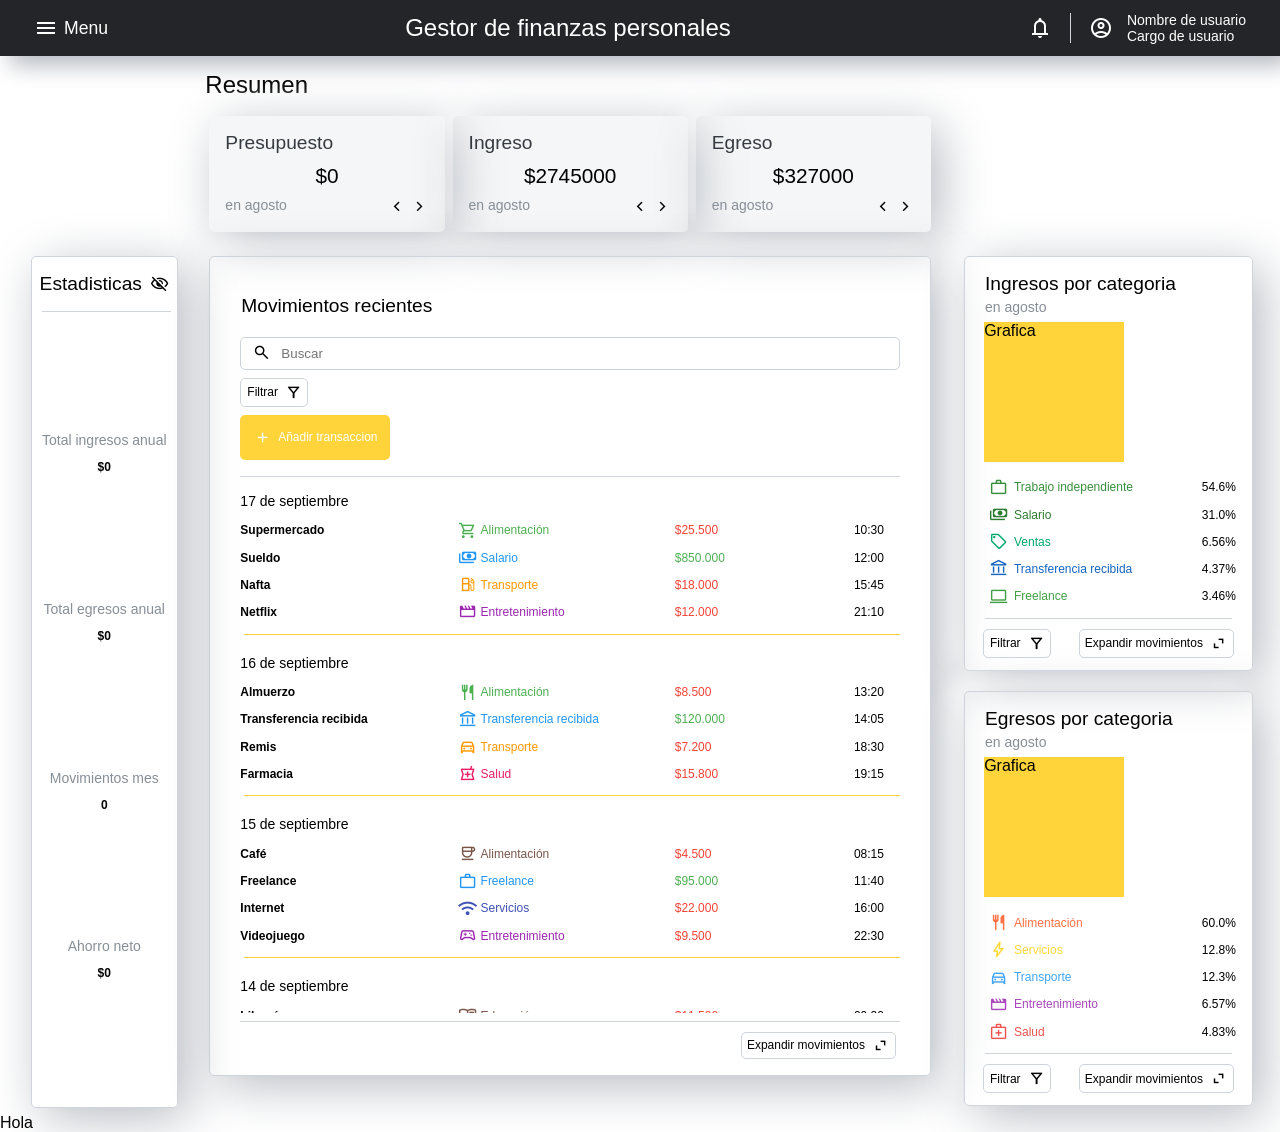
==== commit b2814066: "Deuda tecnica (62): Se realiza la gestion y asignacion de categorias por porcentajes" ====
--- a/src/pages/index.html
+++ b/src/pages/index.html
@@ -166,587 +166,587 @@
                         </div>
                         
                         <div class="mov-transacciones">
-                            <ul class="listado-fechas">
-                                <li class="fecha-transacciones" data-dia="17" data-mes="8" data-anio="2026">
-                                    <h4>17 de septiembre</h4>
-
-                                    <ul class="mov-en-fecha">
-
-                                        <li class="isTransaccion">
-                                            <span class="text-Listado ttl-transaccion">Supermercado</span>
-                                            <div class="cat-transaccion" style="color: #4CAF50;">
-                                                <span class="material-symbols-outlined">shopping_cart</span>
-                                                <span class="text-Listado">Alimentos</span>
-                                            </div>
-                                            <div class="extras-transaccion">
-                                                <span class="text-Listado importe" style="color: #F44336;">$25.500</span>
-                                                <span class="text-Listado isHorario">10:30</span>
-                                            </div>
-                                        </li>
-
-                                        <li class="isTransaccion">
-                                            <span class="text-Listado ttl-transaccion">Sueldo</span>
-                                            <div class="cat-transaccion" style="color: #2196F3;">
-                                                <span class="material-symbols-outlined">payments</span>
-                                                <span class="text-Listado">Trabajo</span>
-                                            </div>
-                                            <div class="extras-transaccion">
-                                                <span class="text-Listado importe" style="color: #4CAF50;">$850.000</span>
-                                                <span class="text-Listado isHorario">12:00</span>
-                                            </div>
-                                        </li>
-
-                                        <li class="isTransaccion">
-                                            <span class="text-Listado ttl-transaccion">Nafta</span>
-                                            <div class="cat-transaccion" style="color: #FF9800;">
-                                                <span class="material-symbols-outlined">local_gas_station</span>
-                                                <span class="text-Listado">Transporte</span>
-                                            </div>
-                                            <div class="extras-transaccion">
-                                                <span class="text-Listado importe" style="color: #F44336;">$18.000</span>
-                                                <span class="text-Listado isHorario">15:45</span>
-                                            </div>
-                                        </li>
-
-                                        <li class="isTransaccion">
-                                            <span class="text-Listado ttl-transaccion">Netflix</span>
-                                            <div class="cat-transaccion" style="color: #9C27B0;">
-                                                <span class="material-symbols-outlined">movie</span>
-                                                <span class="text-Listado">Entretenimiento</span>
-                                            </div>
-                                            <div class="extras-transaccion">
-                                                <span class="text-Listado importe" style="color: #F44336;">$12.000</span>
-                                                <span class="text-Listado isHorario">21:10</span>
-                                            </div>
-                                        </li>
-
-                                    </ul>
-
-                                    <div class="divider"></div>
-                                </li>
-
-                                <li class="fecha-transacciones" data-dia="16" data-mes="8" data-anio="2026">
-                                    <h4>16 de septiembre</h4>
-
-                                    <ul class="mov-en-fecha">
-
-                                        <li class="isTransaccion">
-                                            <span class="text-Listado ttl-transaccion">Almuerzo</span>
-                                            <div class="cat-transaccion" style="color: #4CAF50;">
-                                                <span class="material-symbols-outlined">restaurant</span>
-                                                <span class="text-Listado">Comida</span>
-                                            </div>
-                                            <div class="extras-transaccion">
-                                                <span class="text-Listado importe" style="color: #F44336;">$8.500</span>
-                                                <span class="text-Listado isHorario">13:20</span>
-                                            </div>
-                                        </li>
-
-                                        <li class="isTransaccion">
-                                            <span class="text-Listado ttl-transaccion">Transferencia recibida</span>
-                                            <div class="cat-transaccion" style="color: #2196F3;">
-                                                <span class="material-symbols-outlined">account_balance</span>
-                                                <span class="text-Listado">Ingresos</span>
-                                            </div>
-                                            <div class="extras-transaccion">
-                                                <span class="text-Listado importe" style="color: #4CAF50;">$120.000</span>
-                                                <span class="text-Listado isHorario">14:05</span>
-                                            </div>
-                                        </li>
-
-                                        <li class="isTransaccion">
-                                            <span class="text-Listado ttl-transaccion">Remis</span>
-                                            <div class="cat-transaccion" style="color: #FF9800;">
-                                                <span class="material-symbols-outlined">directions_car</span>
-                                                <span class="text-Listado">Transporte</span>
-                                            </div>
-                                            <div class="extras-transaccion">
-                                                <span class="text-Listado importe" style="color: #F44336;">$7.200</span>
-                                                <span class="text-Listado isHorario">18:30</span>
-                                            </div>
-                                        </li>
-
-                                        <li class="isTransaccion">
-                                            <span class="text-Listado ttl-transaccion">Farmacia</span>
-                                            <div class="cat-transaccion" style="color: #E91E63;">
-                                                <span class="material-symbols-outlined">local_pharmacy</span>
-                                                <span class="text-Listado">Salud</span>
-                                            </div>
-                                            <div class="extras-transaccion">
-                                                <span class="text-Listado importe" style="color: #F44336;">$15.800</span>
-                                                <span class="text-Listado isHorario">19:15</span>
-                                            </div>
-                                        </li>
-
-                                    </ul>
-
-                                    <div class="divider"></div>
-                                </li>
-
-                                <li class="fecha-transacciones" data-dia="15" data-mes="8" data-anio="2026">
-                                    <h4>15 de septiembre</h4>
-
-                                    <ul class="mov-en-fecha">
-
-                                        <li class="isTransaccion">
-                                            <span class="text-Listado ttl-transaccion">Café</span>
-                                            <div class="cat-transaccion" style="color: #795548;">
-                                                <span class="material-symbols-outlined">coffee</span>
-                                                <span class="text-Listado">Comida</span>
-                                            </div>
-                                            <div class="extras-transaccion">
-                                                <span class="text-Listado importe" style="color: #F44336;">$4.500</span>
-                                                <span class="text-Listado isHorario">08:15</span>
-                                            </div>
-                                        </li>
-
-                                        <li class="isTransaccion">
-                                            <span class="text-Listado ttl-transaccion">Freelance</span>
-                                            <div class="cat-transaccion" style="color: #2196F3;">
-                                                <span class="material-symbols-outlined">work</span>
-                                                <span class="text-Listado">Trabajo</span>
-                                            </div>
-                                            <div class="extras-transaccion">
-                                                <span class="text-Listado importe" style="color: #4CAF50;">$95.000</span>
-                                                <span class="text-Listado isHorario">11:40</span>
-                                            </div>
-                                        </li>
-
-                                        <li class="isTransaccion">
-                                            <span class="text-Listado ttl-transaccion">Internet</span>
-                                            <div class="cat-transaccion" style="color: #3F51B5;">
-                                                <span class="material-symbols-outlined">wifi</span>
-                                                <span class="text-Listado">Servicios</span>
-                                            </div>
-                                            <div class="extras-transaccion">
-                                                <span class="text-Listado importe" style="color: #F44336;">$22.000</span>
-                                                <span class="text-Listado isHorario">16:00</span>
-                                            </div>
-                                        </li>
-
-                                        <li class="isTransaccion">
-                                            <span class="text-Listado ttl-transaccion">Videojuego</span>
-                                            <div class="cat-transaccion" style="color: #9C27B0;">
-                                                <span class="material-symbols-outlined">sports_esports</span>
-                                                <span class="text-Listado">Entretenimiento</span>
-                                            </div>
-                                            <div class="extras-transaccion">
-                                                <span class="text-Listado importe" style="color: #F44336;">$9.500</span>
-                                                <span class="text-Listado isHorario">22:30</span>
-                                            </div>
-                                        </li>
-
-                                    </ul>
-
-                                    <div class="divider"></div>
-                                </li>
-
-                                <li class="fecha-transacciones" data-dia="14" data-mes="8" data-anio="2026">
-                                    <h4>14 de septiembre</h4>
-
-                                    <ul class="mov-en-fecha">
-
-                                        <li class="isTransaccion">
-                                            <span class="text-Listado ttl-transaccion">Librería</span>
-                                            <div class="cat-transaccion" style="color: #795548;">
-                                                <span class="material-symbols-outlined">menu_book</span>
-                                                <span class="text-Listado">Educación</span>
-                                            </div>
-                                            <div class="extras-transaccion">
-                                                <span class="text-Listado importe" style="color: #F44336;">$11.500</span>
-                                                <span class="text-Listado isHorario">09:30</span>
-                                            </div>
-                                        </li>
-
-                                        <li class="isTransaccion">
-                                            <span class="text-Listado ttl-transaccion">Venta de monitor</span>
-                                            <div class="cat-transaccion" style="color: #2196F3;">
-                                                <span class="material-symbols-outlined">sell</span>
-                                                <span class="text-Listado">Ventas</span>
-                                            </div>
-                                            <div class="extras-transaccion">
-                                                <span class="text-Listado importe" style="color: #4CAF50;">$180.000</span>
-                                                <span class="text-Listado isHorario">12:15</span>
-                                            </div>
-                                        </li>
-
-                                        <li class="isTransaccion">
-                                            <span class="text-Listado ttl-transaccion">Supermercado</span>
-                                            <div class="cat-transaccion" style="color: #4CAF50;">
-                                                <span class="material-symbols-outlined">shopping_cart</span>
-                                                <span class="text-Listado">Alimentos</span>
-                                            </div>
-                                            <div class="extras-transaccion">
-                                                <span class="text-Listado importe" style="color: #F44336;">$31.200</span>
-                                                <span class="text-Listado isHorario">17:20</span>
-                                            </div>
-                                        </li>
-
-                                        <li class="isTransaccion">
-                                            <span class="text-Listado ttl-transaccion">Luz</span>
-                                            <div class="cat-transaccion" style="color: #FFC107;">
-                                                <span class="material-symbols-outlined">lightbulb</span>
-                                                <span class="text-Listado">Servicios</span>
-                                            </div>
-                                            <div class="extras-transaccion">
-                                                <span class="text-Listado importe" style="color: #F44336;">$19.700</span>
-                                                <span class="text-Listado isHorario">20:00</span>
-                                            </div>
-                                        </li>
-
-                                    </ul>
-
-                                    <div class="divider"></div>
-                                </li>
-
-                                <li class="fecha-transacciones" data-dia="13" data-mes="8" data-anio="2026">
-                                    <h4>13 de septiembre</h4>
-
-                                    <ul class="mov-en-fecha">
-
-                                        <li class="isTransaccion">
-                                            <span class="text-Listado ttl-transaccion">Desayuno</span>
-                                            <div class="cat-transaccion" style="color: #795548;">
-                                                <span class="material-symbols-outlined">restaurant</span>
-                                                <span class="text-Listado">Comida</span>
-                                            </div>
-                                            <div class="extras-transaccion">
-                                                <span class="text-Listado importe" style="color: #F44336;">$6.300</span>
-                                                <span class="text-Listado isHorario">08:45</span>
-                                            </div>
-                                        </li>
-
-                                        <li class="isTransaccion">
-                                            <span class="text-Listado ttl-transaccion">Pago proyecto</span>
-                                            <div class="cat-transaccion" style="color: #2196F3;">
-                                                <span class="material-symbols-outlined">payments</span>
-                                                <span class="text-Listado">Trabajo</span>
-                                            </div>
-                                            <div class="extras-transaccion">
-                                                <span class="text-Listado importe" style="color: #4CAF50;">$250.000</span>
-                                                <span class="text-Listado isHorario">10:00</span>
-                                            </div>
-                                        </li>
-
-                                        <li class="isTransaccion">
-                                            <span class="text-Listado ttl-transaccion">Colectivo</span>
-                                            <div class="cat-transaccion" style="color: #FF9800;">
-                                                <span class="material-symbols-outlined">directions_bus</span>
-                                                <span class="text-Listado">Transporte</span>
-                                            </div>
-                                            <div class="extras-transaccion">
-                                                <span class="text-Listado importe" style="color: #F44336;">$2.500</span>
-                                                <span class="text-Listado isHorario">14:25</span>
-                                            </div>
-                                        </li>
-
-                                        <li class="isTransaccion">
-                                            <span class="text-Listado ttl-transaccion">Cena</span>
-                                            <div class="cat-transaccion" style="color: #795548;">
-                                                <span class="material-symbols-outlined">restaurant</span>
-                                                <span class="text-Listado">Comida</span>
-                                            </div>
-                                            <div class="extras-transaccion">
-                                                <span class="text-Listado importe" style="color: #F44336;">$14.800</span>
-                                                <span class="text-Listado isHorario">21:00</span>
-                                            </div>
-                                        </li>
-
-                                    </ul>
-
-                                    <div class="divider"></div>
-                                </li>
-
-                                <li class="fecha-transacciones" data-dia="12" data-mes="8" data-anio="2026">
-                                    <h4>12de septiembre</h4>
-
-                                    <ul class="mov-en-fecha">
-
-                                        <li class="isTransaccion">
-                                            <span class="text-Listado ttl-transaccion">Desayuno</span>
-                                            <div class="cat-transaccion" style="color: #795548;">
-                                                <span class="material-symbols-outlined">restaurant</span>
-                                                <span class="text-Listado">Comida</span>
-                                            </div>
-                                            <div class="extras-transaccion">
-                                                <span class="text-Listado importe" style="color: #F44336;">$6.300</span>
-                                                <span class="text-Listado isHorario">08:45</span>
-                                            </div>
-                                        </li>
-
-                                        <li class="isTransaccion">
-                                            <span class="text-Listado ttl-transaccion">Pago proyecto</span>
-                                            <div class="cat-transaccion" style="color: #2196F3;">
-                                                <span class="material-symbols-outlined">payments</span>
-                                                <span class="text-Listado">Trabajo</span>
-                                            </div>
-                                            <div class="extras-transaccion">
-                                                <span class="text-Listado importe" style="color: #4CAF50;">$250.000</span>
-                                                <span class="text-Listado isHorario">10:00</span>
-                                            </div>
-                                        </li>
-
-                                        <li class="isTransaccion">
-                                            <span class="text-Listado ttl-transaccion">Colectivo</span>
-                                            <div class="cat-transaccion" style="color: #FF9800;">
-                                                <span class="material-symbols-outlined">directions_bus</span>
-                                                <span class="text-Listado">Transporte</span>
-                                            </div>
-                                            <div class="extras-transaccion">
-                                                <span class="text-Listado importe" style="color: #F44336;">$2.500</span>
-                                                <span class="text-Listado isHorario">14:25</span>
-                                            </div>
-                                        </li>
-
-                                        <li class="isTransaccion">
-                                            <span class="text-Listado ttl-transaccion">Cena</span>
-                                            <div class="cat-transaccion" style="color: #795548;">
-                                                <span class="material-symbols-outlined">restaurant</span>
-                                                <span class="text-Listado">Comida</span>
-                                            </div>
-                                            <div class="extras-transaccion">
-                                                <span class="text-Listado importe" style="color: #F44336;">$14.800</span>
-                                                <span class="text-Listado isHorario">21:00</span>
-                                            </div>
-                                        </li>
-
-                                    </ul>
-
-                                    <div class="divider"></div>
-                                </li>
-
-                                <li class="fecha-transacciones" data-dia="11" data-mes="8" data-anio="2026">
-                                    <h4>11 de septiembre</h4>
-
-                                    <ul class="mov-en-fecha">
-
-                                        <li class="isTransaccion">
-                                            <span class="text-Listado ttl-transaccion">Desayuno</span>
-                                            <div class="cat-transaccion" style="color: #795548;">
-                                                <span class="material-symbols-outlined">restaurant</span>
-                                                <span class="text-Listado">Comida</span>
-                                            </div>
-                                            <div class="extras-transaccion">
-                                                <span class="text-Listado importe" style="color: #F44336;">$6.300</span>
-                                                <span class="text-Listado isHorario">08:45</span>
-                                            </div>
-                                        </li>
-
-                                        <li class="isTransaccion">
-                                            <span class="text-Listado ttl-transaccion">Pago proyecto</span>
-                                            <div class="cat-transaccion" style="color: #2196F3;">
-                                                <span class="material-symbols-outlined">payments</span>
-                                                <span class="text-Listado">Trabajo</span>
-                                            </div>
-                                            <div class="extras-transaccion">
-                                                <span class="text-Listado importe" style="color: #4CAF50;">$250.000</span>
-                                                <span class="text-Listado isHorario">10:00</span>
-                                            </div>
-                                        </li>
-
-                                        <li class="isTransaccion">
-                                            <span class="text-Listado ttl-transaccion">Colectivo</span>
-                                            <div class="cat-transaccion" style="color: #FF9800;">
-                                                <span class="material-symbols-outlined">directions_bus</span>
-                                                <span class="text-Listado">Transporte</span>
-                                            </div>
-                                            <div class="extras-transaccion">
-                                                <span class="text-Listado importe" style="color: #F44336;">$2.500</span>
-                                                <span class="text-Listado isHorario">14:25</span>
-                                            </div>
-                                        </li>
-
-                                        <li class="isTransaccion">
-                                            <span class="text-Listado ttl-transaccion">Cena</span>
-                                            <div class="cat-transaccion" style="color: #795548;">
-                                                <span class="material-symbols-outlined">restaurant</span>
-                                                <span class="text-Listado">Comida</span>
-                                            </div>
-                                            <div class="extras-transaccion">
-                                                <span class="text-Listado importe" style="color: #F44336;">$14.800</span>
-                                                <span class="text-Listado isHorario">21:00</span>
-                                            </div>
-                                        </li>
-
-                                    </ul>
-
-                                    <div class="divider"></div>
-                                </li>
-
-                                <li class="fecha-transacciones" data-dia="10" data-mes="8" data-anio="2026">
-                                    <h4>10 de septiembre</h4>
-
-                                    <ul class="mov-en-fecha">
-
-                                        <li class="isTransaccion">
-                                            <span class="text-Listado ttl-transaccion">Desayuno</span>
-                                            <div class="cat-transaccion" style="color: #795548;">
-                                                <span class="material-symbols-outlined">restaurant</span>
-                                                <span class="text-Listado">Comida</span>
-                                            </div>
-                                            <div class="extras-transaccion">
-                                                <span class="text-Listado importe" style="color: #F44336;">$6.300</span>
-                                                <span class="text-Listado isHorario">08:45</span>
-                                            </div>
-                                        </li>
-
-                                        <li class="isTransaccion">
-                                            <span class="text-Listado ttl-transaccion">Pago proyecto</span>
-                                            <div class="cat-transaccion" style="color: #2196F3;">
-                                                <span class="material-symbols-outlined">payments</span>
-                                                <span class="text-Listado">Trabajo</span>
-                                            </div>
-                                            <div class="extras-transaccion">
-                                                <span class="text-Listado importe" style="color: #4CAF50;">$250.000</span>
-                                                <span class="text-Listado isHorario">10:00</span>
-                                            </div>
-                                        </li>
-
-                                        <li class="isTransaccion">
-                                            <span class="text-Listado ttl-transaccion">Colectivo</span>
-                                            <div class="cat-transaccion" style="color: #FF9800;">
-                                                <span class="material-symbols-outlined">directions_bus</span>
-                                                <span class="text-Listado">Transporte</span>
-                                            </div>
-                                            <div class="extras-transaccion">
-                                                <span class="text-Listado importe" style="color: #F44336;">$2.500</span>
-                                                <span class="text-Listado isHorario">14:25</span>
-                                            </div>
-                                        </li>
-
-                                        <li class="isTransaccion">
-                                            <span class="text-Listado ttl-transaccion">Cena</span>
-                                            <div class="cat-transaccion" style="color: #795548;">
-                                                <span class="material-symbols-outlined">restaurant</span>
-                                                <span class="text-Listado">Comida</span>
-                                            </div>
-                                            <div class="extras-transaccion">
-                                                <span class="text-Listado importe" style="color: #F44336;">$14.800</span>
-                                                <span class="text-Listado isHorario">21:00</span>
-                                            </div>
-                                        </li>
-
-                                    </ul>
-
-                                    <div class="divider"></div>
-                                </li>
-
-                                <li class="fecha-transacciones" data-dia="9" data-mes="8" data-anio="2026">
-                                    <h4>9 de septiembre</h4>
-
-                                    <ul class="mov-en-fecha">
-
-                                        <li class="isTransaccion">
-                                            <span class="text-Listado ttl-transaccion">Desayuno</span>
-                                            <div class="cat-transaccion" style="color: #795548;">
-                                                <span class="material-symbols-outlined">restaurant</span>
-                                                <span class="text-Listado">Comida</span>
-                                            </div>
-                                            <div class="extras-transaccion">
-                                                <span class="text-Listado importe" style="color: #F44336;">$6.300</span>
-                                                <span class="text-Listado isHorario">08:45</span>
-                                            </div>
-                                        </li>
-
-                                        <li class="isTransaccion">
-                                            <span class="text-Listado ttl-transaccion">Pago proyecto</span>
-                                            <div class="cat-transaccion" style="color: #2196F3;">
-                                                <span class="material-symbols-outlined">payments</span>
-                                                <span class="text-Listado">Trabajo</span>
-                                            </div>
-                                            <div class="extras-transaccion">
-                                                <span class="text-Listado importe" style="color: #4CAF50;">$250.000</span>
-                                                <span class="text-Listado isHorario">10:00</span>
-                                            </div>
-                                        </li>
-
-                                        <li class="isTransaccion">
-                                            <span class="text-Listado ttl-transaccion">Colectivo</span>
-                                            <div class="cat-transaccion" style="color: #FF9800;">
-                                                <span class="material-symbols-outlined">directions_bus</span>
-                                                <span class="text-Listado">Transporte</span>
-                                            </div>
-                                            <div class="extras-transaccion">
-                                                <span class="text-Listado importe" style="color: #F44336;">$2.500</span>
-                                                <span class="text-Listado isHorario">14:25</span>
-                                            </div>
-                                        </li>
-
-                                        <li class="isTransaccion">
-                                            <span class="text-Listado ttl-transaccion">Cena</span>
-                                            <div class="cat-transaccion" style="color: #795548;">
-                                                <span class="material-symbols-outlined">restaurant</span>
-                                                <span class="text-Listado">Comida</span>
-                                            </div>
-                                            <div class="extras-transaccion">
-                                                <span class="text-Listado importe" style="color: #F44336;">$14.800</span>
-                                                <span class="text-Listado isHorario">21:00</span>
-                                            </div>
-                                        </li>
-
-                                    </ul>
-
-                                    <div class="divider"></div>
-                                </li>
-
-                                <li class="fecha-transacciones" data-dia="8" data-mes="8" data-anio="2026">
-                                    <h4>8 de septiembre</h4>
-
-                                    <ul class="mov-en-fecha">
-
-                                        <li class="isTransaccion">
-                                            <span class="text-Listado ttl-transaccion">Desayuno</span>
-                                            <div class="cat-transaccion" style="color: #795548;">
-                                                <span class="material-symbols-outlined">restaurant</span>
-                                                <span class="text-Listado">Comida</span>
-                                            </div>
-                                            <div class="extras-transaccion">
-                                                <span class="text-Listado importe" style="color: #F44336;">$6.300</span>
-                                                <span class="text-Listado isHorario">08:45</span>
-                                            </div>
-                                        </li>
-
-                                        <li class="isTransaccion">
-                                            <span class="text-Listado ttl-transaccion">Pago proyecto</span>
-                                            <div class="cat-transaccion" style="color: #2196F3;">
-                                                <span class="material-symbols-outlined">payments</span>
-                                                <span class="text-Listado">Trabajo</span>
-                                            </div>
-                                            <div class="extras-transaccion">
-                                                <span class="text-Listado importe" style="color: #4CAF50;">$250.000</span>
-                                                <span class="text-Listado isHorario">10:00</span>
-                                            </div>
-                                        </li>
-
-                                        <li class="isTransaccion">
-                                            <span class="text-Listado ttl-transaccion">Colectivo</span>
-                                            <div class="cat-transaccion" style="color: #FF9800;">
-                                                <span class="material-symbols-outlined">directions_bus</span>
-                                                <span class="text-Listado">Transporte</span>
-                                            </div>
-                                            <div class="extras-transaccion">
-                                                <span class="text-Listado importe" style="color: #F44336;">$2.500</span>
-                                                <span class="text-Listado isHorario">14:25</span>
-                                            </div>
-                                        </li>
-
-                                        <li class="isTransaccion">
-                                            <span class="text-Listado ttl-transaccion">Cena</span>
-                                            <div class="cat-transaccion" style="color: #795548;">
-                                                <span class="material-symbols-outlined">restaurant</span>
-                                                <span class="text-Listado">Comida</span>
-                                            </div>
-                                            <div class="extras-transaccion">
-                                                <span class="text-Listado importe" style="color: #F44336;">$14.800</span>
-                                                <span class="text-Listado isHorario">21:00</span>
-                                            </div>
-                                        </li>
-
-                                    </ul>
-
-                                    <div class="divider"></div>
-                                </li>
-                            </ul>
+<ul class="listado-fechas">
+    <li class="fecha-transacciones" data-dia="17" data-mes="8" data-anio="2026">
+        <h4>17 de septiembre</h4>
+
+        <ul class="mov-en-fecha">
+
+            <li class="isTransaccion">
+                <span class="text-Listado ttl-transaccion">Supermercado</span>
+                <div class="cat-transaccion" style="color: #4CAF50;">
+                    <span class="material-symbols-outlined">shopping_cart</span>
+                    <span class="text-Listado egreso" name="Alimentación">Alimentación</span>
+                </div>
+                <div class="extras-transaccion">
+                    <span class="text-Listado importe" style="color: #F44336;">$25.500</span>
+                    <span class="text-Listado isHorario">10:30</span>
+                </div>
+            </li>
+
+            <li class="isTransaccion">
+                <span class="text-Listado ttl-transaccion">Sueldo</span>
+                <div class="cat-transaccion" style="color: #2196F3;">
+                    <span class="material-symbols-outlined">payments</span>
+                    <span class="text-Listado ingreso" name="Salario">Salario</span>
+                </div>
+                <div class="extras-transaccion">
+                    <span class="text-Listado importe" style="color: #4CAF50;">$850.000</span>
+                    <span class="text-Listado isHorario">12:00</span>
+                </div>
+            </li>
+
+            <li class="isTransaccion">
+                <span class="text-Listado ttl-transaccion">Nafta</span>
+                <div class="cat-transaccion" style="color: #FF9800;">
+                    <span class="material-symbols-outlined">local_gas_station</span>
+                    <span class="text-Listado egreso" name="Transporte">Transporte</span>
+                </div>
+                <div class="extras-transaccion">
+                    <span class="text-Listado importe" style="color: #F44336;">$18.000</span>
+                    <span class="text-Listado isHorario">15:45</span>
+                </div>
+            </li>
+
+            <li class="isTransaccion">
+                <span class="text-Listado ttl-transaccion">Netflix</span>
+                <div class="cat-transaccion" style="color: #9C27B0;">
+                    <span class="material-symbols-outlined">movie</span>
+                    <span class="text-Listado egreso" name="Entretenimiento">Entretenimiento</span>
+                </div>
+                <div class="extras-transaccion">
+                    <span class="text-Listado importe" style="color: #F44336;">$12.000</span>
+                    <span class="text-Listado isHorario">21:10</span>
+                </div>
+            </li>
+
+        </ul>
+
+        <div class="divider"></div>
+    </li>
+
+    <li class="fecha-transacciones" data-dia="16" data-mes="8" data-anio="2026">
+        <h4>16 de septiembre</h4>
+
+        <ul class="mov-en-fecha">
+
+            <li class="isTransaccion">
+                <span class="text-Listado ttl-transaccion">Almuerzo</span>
+                <div class="cat-transaccion" style="color: #4CAF50;">
+                    <span class="material-symbols-outlined">restaurant</span>
+                    <span class="text-Listado egreso" name="Alimentación">Alimentación</span>
+                </div>
+                <div class="extras-transaccion">
+                    <span class="text-Listado importe" style="color: #F44336;">$8.500</span>
+                    <span class="text-Listado isHorario">13:20</span>
+                </div>
+            </li>
+
+            <li class="isTransaccion">
+                <span class="text-Listado ttl-transaccion">Transferencia recibida</span>
+                <div class="cat-transaccion" style="color: #2196F3;">
+                    <span class="material-symbols-outlined">account_balance</span>
+                    <span class="text-Listado ingreso" name="Transferencia recibida">Transferencia recibida</span>
+                </div>
+                <div class="extras-transaccion">
+                    <span class="text-Listado importe" style="color: #4CAF50;">$120.000</span>
+                    <span class="text-Listado isHorario">14:05</span>
+                </div>
+            </li>
+
+            <li class="isTransaccion">
+                <span class="text-Listado ttl-transaccion">Remis</span>
+                <div class="cat-transaccion" style="color: #FF9800;">
+                    <span class="material-symbols-outlined">directions_car</span>
+                    <span class="text-Listado egreso" name="Transporte">Transporte</span>
+                </div>
+                <div class="extras-transaccion">
+                    <span class="text-Listado importe" style="color: #F44336;">$7.200</span>
+                    <span class="text-Listado isHorario">18:30</span>
+                </div>
+            </li>
+
+            <li class="isTransaccion">
+                <span class="text-Listado ttl-transaccion">Farmacia</span>
+                <div class="cat-transaccion" style="color: #E91E63;">
+                    <span class="material-symbols-outlined">local_pharmacy</span>
+                    <span class="text-Listado egreso" name="Salud">Salud</span>
+                </div>
+                <div class="extras-transaccion">
+                    <span class="text-Listado importe" style="color: #F44336;">$15.800</span>
+                    <span class="text-Listado isHorario">19:15</span>
+                </div>
+            </li>
+
+        </ul>
+
+        <div class="divider"></div>
+    </li>
+
+    <li class="fecha-transacciones" data-dia="15" data-mes="8" data-anio="2026">
+        <h4>15 de septiembre</h4>
+
+        <ul class="mov-en-fecha">
+
+            <li class="isTransaccion">
+                <span class="text-Listado ttl-transaccion">Café</span>
+                <div class="cat-transaccion" style="color: #795548;">
+                    <span class="material-symbols-outlined">coffee</span>
+                    <span class="text-Listado egreso" name="Alimentación">Alimentación</span>
+                </div>
+                <div class="extras-transaccion">
+                    <span class="text-Listado importe" style="color: #F44336;">$4.500</span>
+                    <span class="text-Listado isHorario">08:15</span>
+                </div>
+            </li>
+
+            <li class="isTransaccion">
+                <span class="text-Listado ttl-transaccion">Freelance</span>
+                <div class="cat-transaccion" style="color: #2196F3;">
+                    <span class="material-symbols-outlined">work</span>
+                    <span class="text-Listado ingreso" name="Freelance">Freelance</span>
+                </div>
+                <div class="extras-transaccion">
+                    <span class="text-Listado importe" style="color: #4CAF50;">$95.000</span>
+                    <span class="text-Listado isHorario">11:40</span>
+                </div>
+            </li>
+
+            <li class="isTransaccion">
+                <span class="text-Listado ttl-transaccion">Internet</span>
+                <div class="cat-transaccion" style="color: #3F51B5;">
+                    <span class="material-symbols-outlined">wifi</span>
+                    <span class="text-Listado egreso" name="Servicios">Servicios</span>
+                </div>
+                <div class="extras-transaccion">
+                    <span class="text-Listado importe" style="color: #F44336;">$22.000</span>
+                    <span class="text-Listado isHorario">16:00</span>
+                </div>
+            </li>
+
+            <li class="isTransaccion">
+                <span class="text-Listado ttl-transaccion">Videojuego</span>
+                <div class="cat-transaccion" style="color: #9C27B0;">
+                    <span class="material-symbols-outlined">sports_esports</span>
+                    <span class="text-Listado egreso" name="Entretenimiento">Entretenimiento</span>
+                </div>
+                <div class="extras-transaccion">
+                    <span class="text-Listado importe" style="color: #F44336;">$9.500</span>
+                    <span class="text-Listado isHorario">22:30</span>
+                </div>
+            </li>
+
+        </ul>
+
+        <div class="divider"></div>
+    </li>
+
+    <li class="fecha-transacciones" data-dia="14" data-mes="8" data-anio="2026">
+        <h4>14 de septiembre</h4>
+
+        <ul class="mov-en-fecha">
+
+            <li class="isTransaccion">
+                <span class="text-Listado ttl-transaccion">Librería</span>
+                <div class="cat-transaccion" style="color: #795548;">
+                    <span class="material-symbols-outlined">menu_book</span>
+                    <span class="text-Listado egreso" name="Educación">Educación</span>
+                </div>
+                <div class="extras-transaccion">
+                    <span class="text-Listado importe" style="color: #F44336;">$11.500</span>
+                    <span class="text-Listado isHorario">09:30</span>
+                </div>
+            </li>
+
+            <li class="isTransaccion">
+                <span class="text-Listado ttl-transaccion">Venta de monitor</span>
+                <div class="cat-transaccion" style="color: #2196F3;">
+                    <span class="material-symbols-outlined">sell</span>
+                    <span class="text-Listado ingreso" name="Ventas">Ventas</span>
+                </div>
+                <div class="extras-transaccion">
+                    <span class="text-Listado importe" style="color: #4CAF50;">$180.000</span>
+                    <span class="text-Listado isHorario">12:15</span>
+                </div>
+            </li>
+
+            <li class="isTransaccion">
+                <span class="text-Listado ttl-transaccion">Supermercado</span>
+                <div class="cat-transaccion" style="color: #4CAF50;">
+                    <span class="material-symbols-outlined">shopping_cart</span>
+                    <span class="text-Listado egreso" name="Alimentación">Alimentación</span>
+                </div>
+                <div class="extras-transaccion">
+                    <span class="text-Listado importe" style="color: #F44336;">$31.200</span>
+                    <span class="text-Listado isHorario">17:20</span>
+                </div>
+            </li>
+
+            <li class="isTransaccion">
+                <span class="text-Listado ttl-transaccion">Luz</span>
+                <div class="cat-transaccion" style="color: #FFC107;">
+                    <span class="material-symbols-outlined">lightbulb</span>
+                    <span class="text-Listado egreso" name="Servicios">Servicios</span>
+                </div>
+                <div class="extras-transaccion">
+                    <span class="text-Listado importe" style="color: #F44336;">$19.700</span>
+                    <span class="text-Listado isHorario">20:00</span>
+                </div>
+            </li>
+
+        </ul>
+
+        <div class="divider"></div>
+    </li>
+
+    <li class="fecha-transacciones" data-dia="13" data-mes="8" data-anio="2026">
+        <h4>13 de septiembre</h4>
+
+        <ul class="mov-en-fecha">
+
+            <li class="isTransaccion">
+                <span class="text-Listado ttl-transaccion">Desayuno</span>
+                <div class="cat-transaccion" style="color: #795548;">
+                    <span class="material-symbols-outlined">restaurant</span>
+                    <span class="text-Listado egreso" name="Alimentación">Alimentación</span>
+                </div>
+                <div class="extras-transaccion">
+                    <span class="text-Listado importe" style="color: #F44336;">$6.300</span>
+                    <span class="text-Listado isHorario">08:45</span>
+                </div>
+            </li>
+
+            <li class="isTransaccion">
+                <span class="text-Listado ttl-transaccion">Pago proyecto</span>
+                <div class="cat-transaccion" style="color: #2196F3;">
+                    <span class="material-symbols-outlined">payments</span>
+                    <span class="text-Listado ingreso" name="Trabajo independiente">Trabajo independiente</span>
+                </div>
+                <div class="extras-transaccion">
+                    <span class="text-Listado importe" style="color: #4CAF50;">$250.000</span>
+                    <span class="text-Listado isHorario">10:00</span>
+                </div>
+            </li>
+
+            <li class="isTransaccion">
+                <span class="text-Listado ttl-transaccion">Colectivo</span>
+                <div class="cat-transaccion" style="color: #FF9800;">
+                    <span class="material-symbols-outlined">directions_bus</span>
+                    <span class="text-Listado egreso" name="Transporte">Transporte</span>
+                </div>
+                <div class="extras-transaccion">
+                    <span class="text-Listado importe" style="color: #F44336;">$2.500</span>
+                    <span class="text-Listado isHorario">14:25</span>
+                </div>
+            </li>
+
+            <li class="isTransaccion">
+                <span class="text-Listado ttl-transaccion">Cena</span>
+                <div class="cat-transaccion" style="color: #795548;">
+                    <span class="material-symbols-outlined">restaurant</span>
+                    <span class="text-Listado egreso" name="Alimentación">Alimentación</span>
+                </div>
+                <div class="extras-transaccion">
+                    <span class="text-Listado importe" style="color: #F44336;">$14.800</span>
+                    <span class="text-Listado isHorario">21:00</span>
+                </div>
+            </li>
+
+        </ul>
+
+        <div class="divider"></div>
+    </li>
+
+    <li class="fecha-transacciones" data-dia="12" data-mes="8" data-anio="2026">
+        <h4>12 de septiembre</h4>
+
+        <ul class="mov-en-fecha">
+
+            <li class="isTransaccion">
+                <span class="text-Listado ttl-transaccion">Desayuno</span>
+                <div class="cat-transaccion" style="color: #795548;">
+                    <span class="material-symbols-outlined">restaurant</span>
+                    <span class="text-Listado egreso" name="Alimentación">Alimentación</span>
+                </div>
+                <div class="extras-transaccion">
+                    <span class="text-Listado importe" style="color: #F44336;">$6.300</span>
+                    <span class="text-Listado isHorario">08:45</span>
+                </div>
+            </li>
+
+            <li class="isTransaccion">
+                <span class="text-Listado ttl-transaccion">Pago proyecto</span>
+                <div class="cat-transaccion" style="color: #2196F3;">
+                    <span class="material-symbols-outlined">payments</span>
+                    <span class="text-Listado ingreso" name="Trabajo independiente">Trabajo independiente</span>
+                </div>
+                <div class="extras-transaccion">
+                    <span class="text-Listado importe" style="color: #4CAF50;">$250.000</span>
+                    <span class="text-Listado isHorario">10:00</span>
+                </div>
+            </li>
+
+            <li class="isTransaccion">
+                <span class="text-Listado ttl-transaccion">Colectivo</span>
+                <div class="cat-transaccion" style="color: #FF9800;">
+                    <span class="material-symbols-outlined">directions_bus</span>
+                    <span class="text-Listado egreso" name="Transporte">Transporte</span>
+                </div>
+                <div class="extras-transaccion">
+                    <span class="text-Listado importe" style="color: #F44336;">$2.500</span>
+                    <span class="text-Listado isHorario">14:25</span>
+                </div>
+            </li>
+
+            <li class="isTransaccion">
+                <span class="text-Listado ttl-transaccion">Cena</span>
+                <div class="cat-transaccion" style="color: #795548;">
+                    <span class="material-symbols-outlined">restaurant</span>
+                    <span class="text-Listado egreso" name="Alimentación">Alimentación</span>
+                </div>
+                <div class="extras-transaccion">
+                    <span class="text-Listado importe" style="color: #F44336;">$14.800</span>
+                    <span class="text-Listado isHorario">21:00</span>
+                </div>
+            </li>
+
+        </ul>
+
+        <div class="divider"></div>
+    </li>
+
+    <li class="fecha-transacciones" data-dia="11" data-mes="8" data-anio="2026">
+        <h4>11 de septiembre</h4>
+
+        <ul class="mov-en-fecha">
+
+            <li class="isTransaccion">
+                <span class="text-Listado ttl-transaccion">Desayuno</span>
+                <div class="cat-transaccion" style="color: #795548;">
+                    <span class="material-symbols-outlined">restaurant</span>
+                    <span class="text-Listado egreso" name="Alimentación">Alimentación</span>
+                </div>
+                <div class="extras-transaccion">
+                    <span class="text-Listado importe" style="color: #F44336;">$6.300</span>
+                    <span class="text-Listado isHorario">08:45</span>
+                </div>
+            </li>
+
+            <li class="isTransaccion">
+                <span class="text-Listado ttl-transaccion">Pago proyecto</span>
+                <div class="cat-transaccion" style="color: #2196F3;">
+                    <span class="material-symbols-outlined">payments</span>
+                    <span class="text-Listado ingreso" name="Trabajo independiente">Trabajo independiente</span>
+                </div>
+                <div class="extras-transaccion">
+                    <span class="text-Listado importe" style="color: #4CAF50;">$250.000</span>
+                    <span class="text-Listado isHorario">10:00</span>
+                </div>
+            </li>
+
+            <li class="isTransaccion">
+                <span class="text-Listado ttl-transaccion">Colectivo</span>
+                <div class="cat-transaccion" style="color: #FF9800;">
+                    <span class="material-symbols-outlined">directions_bus</span>
+                    <span class="text-Listado egreso" name="Transporte">Transporte</span>
+                </div>
+                <div class="extras-transaccion">
+                    <span class="text-Listado importe" style="color: #F44336;">$2.500</span>
+                    <span class="text-Listado isHorario">14:25</span>
+                </div>
+            </li>
+
+            <li class="isTransaccion">
+                <span class="text-Listado ttl-transaccion">Cena</span>
+                <div class="cat-transaccion" style="color: #795548;">
+                    <span class="material-symbols-outlined">restaurant</span>
+                    <span class="text-Listado egreso" name="Alimentación">Alimentación</span>
+                </div>
+                <div class="extras-transaccion">
+                    <span class="text-Listado importe" style="color: #F44336;">$14.800</span>
+                    <span class="text-Listado isHorario">21:00</span>
+                </div>
+            </li>
+
+        </ul>
+
+        <div class="divider"></div>
+    </li>
+
+    <li class="fecha-transacciones" data-dia="10" data-mes="8" data-anio="2026">
+        <h4>10 de septiembre</h4>
+
+        <ul class="mov-en-fecha">
+
+            <li class="isTransaccion">
+                <span class="text-Listado ttl-transaccion">Desayuno</span>
+                <div class="cat-transaccion" style="color: #795548;">
+                    <span class="material-symbols-outlined">restaurant</span>
+                    <span class="text-Listado egreso" name="Alimentación">Alimentación</span>
+                </div>
+                <div class="extras-transaccion">
+                    <span class="text-Listado importe" style="color: #F44336;">$6.300</span>
+                    <span class="text-Listado isHorario">08:45</span>
+                </div>
+            </li>
+
+            <li class="isTransaccion">
+                <span class="text-Listado ttl-transaccion">Pago proyecto</span>
+                <div class="cat-transaccion" style="color: #2196F3;">
+                    <span class="material-symbols-outlined">payments</span>
+                    <span class="text-Listado ingreso" name="Trabajo independiente">Trabajo independiente</span>
+                </div>
+                <div class="extras-transaccion">
+                    <span class="text-Listado importe" style="color: #4CAF50;">$250.000</span>
+                    <span class="text-Listado isHorario">10:00</span>
+                </div>
+            </li>
+
+            <li class="isTransaccion">
+                <span class="text-Listado ttl-transaccion">Colectivo</span>
+                <div class="cat-transaccion" style="color: #FF9800;">
+                    <span class="material-symbols-outlined">directions_bus</span>
+                    <span class="text-Listado egreso" name="Transporte">Transporte</span>
+                </div>
+                <div class="extras-transaccion">
+                    <span class="text-Listado importe" style="color: #F44336;">$2.500</span>
+                    <span class="text-Listado isHorario">14:25</span>
+                </div>
+            </li>
+
+            <li class="isTransaccion">
+                <span class="text-Listado ttl-transaccion">Cena</span>
+                <div class="cat-transaccion" style="color: #795548;">
+                    <span class="material-symbols-outlined">restaurant</span>
+                    <span class="text-Listado egreso" name="Alimentación">Alimentación</span>
+                </div>
+                <div class="extras-transaccion">
+                    <span class="text-Listado importe" style="color: #F44336;">$14.800</span>
+                    <span class="text-Listado isHorario">21:00</span>
+                </div>
+            </li>
+
+        </ul>
+
+        <div class="divider"></div>
+    </li>
+
+    <li class="fecha-transacciones" data-dia="9" data-mes="8" data-anio="2026">
+        <h4>9 de septiembre</h4>
+
+        <ul class="mov-en-fecha">
+
+            <li class="isTransaccion">
+                <span class="text-Listado ttl-transaccion">Desayuno</span>
+                <div class="cat-transaccion" style="color: #795548;">
+                    <span class="material-symbols-outlined">restaurant</span>
+                    <span class="text-Listado egreso" name="Alimentación">Alimentación</span>
+                </div>
+                <div class="extras-transaccion">
+                    <span class="text-Listado importe" style="color: #F44336;">$6.300</span>
+                    <span class="text-Listado isHorario">08:45</span>
+                </div>
+            </li>
+
+            <li class="isTransaccion">
+                <span class="text-Listado ttl-transaccion">Pago proyecto</span>
+                <div class="cat-transaccion" style="color: #2196F3;">
+                    <span class="material-symbols-outlined">payments</span>
+                    <span class="text-Listado ingreso" name="Trabajo independiente">Trabajo independiente</span>
+                </div>
+                <div class="extras-transaccion">
+                    <span class="text-Listado importe" style="color: #4CAF50;">$250.000</span>
+                    <span class="text-Listado isHorario">10:00</span>
+                </div>
+            </li>
+
+            <li class="isTransaccion">
+                <span class="text-Listado ttl-transaccion">Colectivo</span>
+                <div class="cat-transaccion" style="color: #FF9800;">
+                    <span class="material-symbols-outlined">directions_bus</span>
+                    <span class="text-Listado egreso" name="Transporte">Transporte</span>
+                </div>
+                <div class="extras-transaccion">
+                    <span class="text-Listado importe" style="color: #F44336;">$2.500</span>
+                    <span class="text-Listado isHorario">14:25</span>
+                </div>
+            </li>
+
+            <li class="isTransaccion">
+                <span class="text-Listado ttl-transaccion">Cena</span>
+                <div class="cat-transaccion" style="color: #795548;">
+                    <span class="material-symbols-outlined">restaurant</span>
+                    <span class="text-Listado egreso" name="Alimentación">Alimentación</span>
+                </div>
+                <div class="extras-transaccion">
+                    <span class="text-Listado importe" style="color: #F44336;">$14.800</span>
+                    <span class="text-Listado isHorario">21:00</span>
+                </div>
+            </li>
+
+        </ul>
+
+        <div class="divider"></div>
+    </li>
+
+    <li class="fecha-transacciones" data-dia="8" data-mes="8" data-anio="2026">
+        <h4>8 de septiembre</h4>
+
+        <ul class="mov-en-fecha">
+
+            <li class="isTransaccion">
+                <span class="text-Listado ttl-transaccion">Desayuno</span>
+                <div class="cat-transaccion" style="color: #795548;">
+                    <span class="material-symbols-outlined">restaurant</span>
+                    <span class="text-Listado egreso" name="Alimentación">Alimentación</span>
+                </div>
+                <div class="extras-transaccion">
+                    <span class="text-Listado importe" style="color: #F44336;">$6.300</span>
+                    <span class="text-Listado isHorario">08:45</span>
+                </div>
+            </li>
+
+            <li class="isTransaccion">
+                <span class="text-Listado ttl-transaccion">Pago proyecto</span>
+                <div class="cat-transaccion" style="color: #2196F3;">
+                    <span class="material-symbols-outlined">payments</span>
+                    <span class="text-Listado ingreso" name="Trabajo independiente">Trabajo independiente</span>
+                </div>
+                <div class="extras-transaccion">
+                    <span class="text-Listado importe" style="color: #4CAF50;">$250.000</span>
+                    <span class="text-Listado isHorario">10:00</span>
+                </div>
+            </li>
+
+            <li class="isTransaccion">
+                <span class="text-Listado ttl-transaccion">Colectivo</span>
+                <div class="cat-transaccion" style="color: #FF9800;">
+                    <span class="material-symbols-outlined">directions_bus</span>
+                    <span class="text-Listado egreso" name="Transporte">Transporte</span>
+                </div>
+                <div class="extras-transaccion">
+                    <span class="text-Listado importe" style="color: #F44336;">$2.500</span>
+                    <span class="text-Listado isHorario">14:25</span>
+                </div>
+            </li>
+
+            <li class="isTransaccion">
+                <span class="text-Listado ttl-transaccion">Cena</span>
+                <div class="cat-transaccion" style="color: #795548;">
+                    <span class="material-symbols-outlined">restaurant</span>
+                    <span class="text-Listado egreso" name="Alimentación">Alimentación</span>
+                </div>
+                <div class="extras-transaccion">
+                    <span class="text-Listado importe" style="color: #F44336;">$14.800</span>
+                    <span class="text-Listado isHorario">21:00</span>
+                </div>
+            </li>
+
+        </ul>
+
+        <div class="divider"></div>
+    </li>
+</ul>
                         </div>
 
                         <div class="mov-expandir">
@@ -790,7 +790,7 @@
                     </aside>
 
                     <section class="main-categorias">
-                        <div class="contenedor_mov cartel-categoria cartel-cat-ingresos">
+                        <div class="contenedor_mov cartel-categoria" data-tipo-grafico="ingreso">
                             <div class="cartel-sup-cat">
                                 <h2 class="titulo-expandirMov">Ingresos por categoria</h2>
                                 <span class="text-Normal">en agosto</span>
@@ -801,6 +801,13 @@
                                     Grafica
                                 </div>
                                 <ul class="items-cat">
+                                   <!-- <li>
+                                        <span class="material-symbols-outlined">add_reaction</span>
+                                        <div class="cat-porcentaje">
+                                            <span class="text-Listado">Categoria A</span>
+                                            <span class="text-Listado">xxx%</span>
+                                        </div>
+                                    </li>
                                    <li>
                                         <span class="material-symbols-outlined">add_reaction</span>
                                         <div class="cat-porcentaje">
@@ -828,14 +835,7 @@
                                             <span class="text-Listado">Categoria A</span>
                                             <span class="text-Listado">xxx%</span>
                                         </div>
-                                    </li>
-                                   <li>
-                                        <span class="material-symbols-outlined">add_reaction</span>
-                                        <div class="cat-porcentaje">
-                                            <span class="text-Listado">Categoria A</span>
-                                            <span class="text-Listado">xxx%</span>
-                                        </div>
-                                    </li>
+                                    </li> -->
                                 </ul>
                             </div>
 
@@ -853,7 +853,7 @@
                             </div>
                         </div>
 
-                        <div class="contenedor_mov cartel-categoria cartel-cat-egresos">
+                        <div class="contenedor_mov cartel-categoria" data-tipo-grafico="egreso">
                             <div class="cartel-sup-cat">
                                 <h2 class="titulo-expandirMov">Egresos por categoria</h2>
                                 <span class="text-Normal">en agosto</span>
@@ -864,6 +864,13 @@
                                     Grafica
                                 </div>
                                 <ul class="items-cat">
+                                   <!-- <li>
+                                        <span class="material-symbols-outlined">add_reaction</span>
+                                        <div class="cat-porcentaje">
+                                            <span class="text-Listado">Categoria A</span>
+                                            <span class="text-Listado">xxx%</span>
+                                        </div>
+                                    </li>
                                    <li>
                                         <span class="material-symbols-outlined">add_reaction</span>
                                         <div class="cat-porcentaje">
@@ -891,14 +898,7 @@
                                             <span class="text-Listado">Categoria A</span>
                                             <span class="text-Listado">xxx%</span>
                                         </div>
-                                    </li>
-                                   <li>
-                                        <span class="material-symbols-outlined">add_reaction</span>
-                                        <div class="cat-porcentaje">
-                                            <span class="text-Listado">Categoria A</span>
-                                            <span class="text-Listado">xxx%</span>
-                                        </div>
-                                    </li>
+                                    </li> -->
                                 </ul>
                             </div>
 
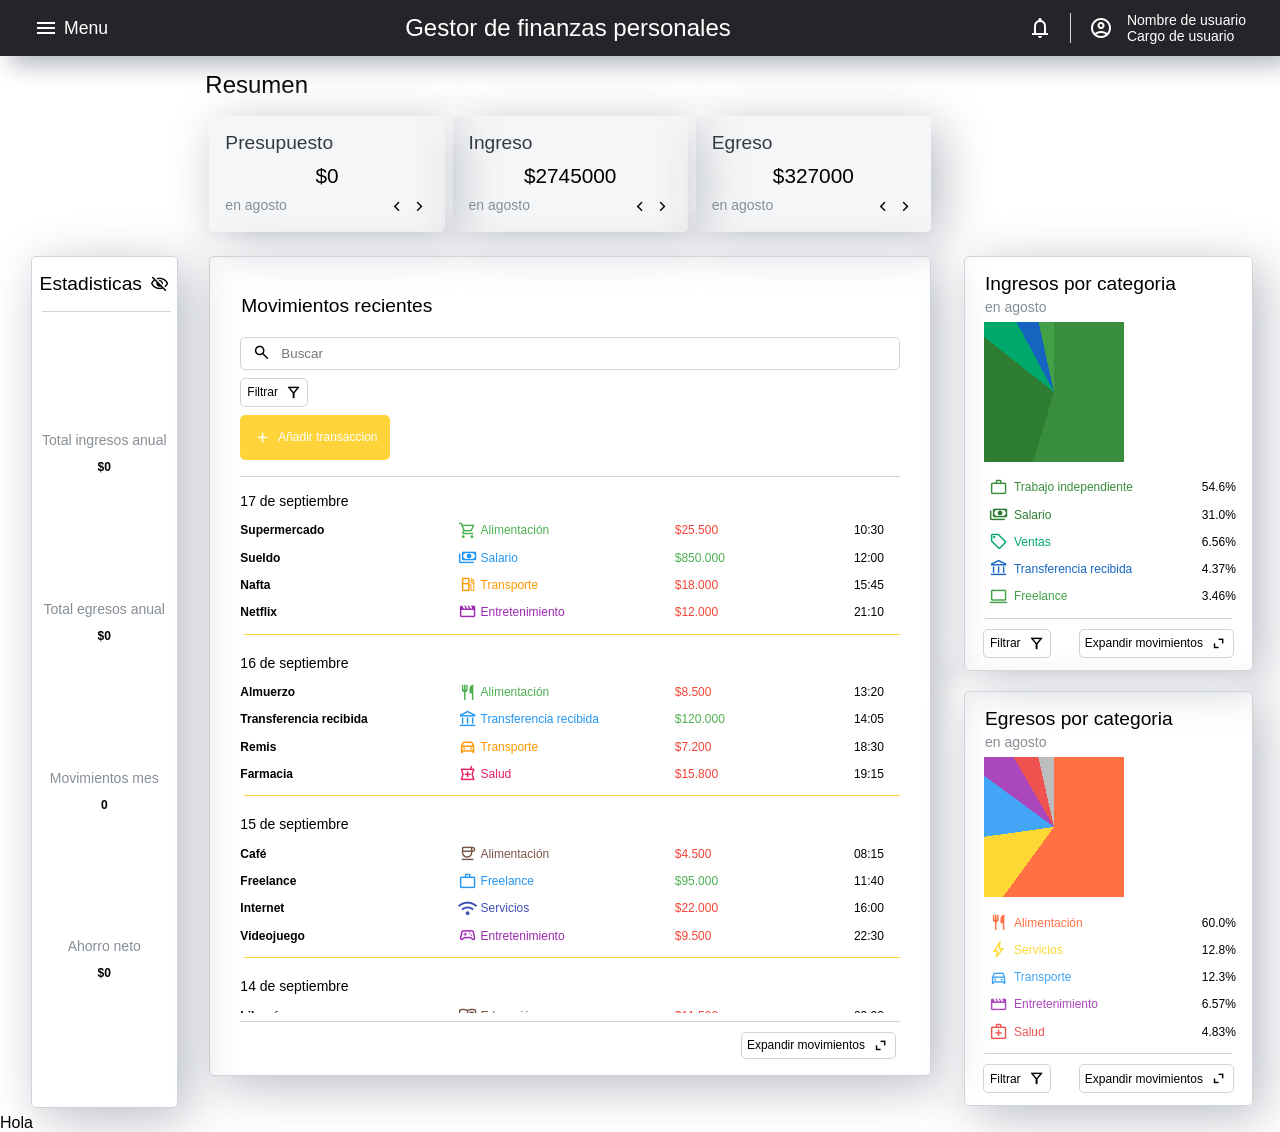
==== commit d9654118: "D.T (63): Grafica y porcentaje por categoria segun transaccion" ====
--- a/src/pages/index.html
+++ b/src/pages/index.html
@@ -166,587 +166,587 @@
                         </div>
                         
                         <div class="mov-transacciones">
-<ul class="listado-fechas">
-    <li class="fecha-transacciones" data-dia="17" data-mes="8" data-anio="2026">
-        <h4>17 de septiembre</h4>
-
-        <ul class="mov-en-fecha">
-
-            <li class="isTransaccion">
-                <span class="text-Listado ttl-transaccion">Supermercado</span>
-                <div class="cat-transaccion" style="color: #4CAF50;">
-                    <span class="material-symbols-outlined">shopping_cart</span>
-                    <span class="text-Listado egreso" name="Alimentación">Alimentación</span>
-                </div>
-                <div class="extras-transaccion">
-                    <span class="text-Listado importe" style="color: #F44336;">$25.500</span>
-                    <span class="text-Listado isHorario">10:30</span>
-                </div>
-            </li>
-
-            <li class="isTransaccion">
-                <span class="text-Listado ttl-transaccion">Sueldo</span>
-                <div class="cat-transaccion" style="color: #2196F3;">
-                    <span class="material-symbols-outlined">payments</span>
-                    <span class="text-Listado ingreso" name="Salario">Salario</span>
-                </div>
-                <div class="extras-transaccion">
-                    <span class="text-Listado importe" style="color: #4CAF50;">$850.000</span>
-                    <span class="text-Listado isHorario">12:00</span>
-                </div>
-            </li>
-
-            <li class="isTransaccion">
-                <span class="text-Listado ttl-transaccion">Nafta</span>
-                <div class="cat-transaccion" style="color: #FF9800;">
-                    <span class="material-symbols-outlined">local_gas_station</span>
-                    <span class="text-Listado egreso" name="Transporte">Transporte</span>
-                </div>
-                <div class="extras-transaccion">
-                    <span class="text-Listado importe" style="color: #F44336;">$18.000</span>
-                    <span class="text-Listado isHorario">15:45</span>
-                </div>
-            </li>
-
-            <li class="isTransaccion">
-                <span class="text-Listado ttl-transaccion">Netflix</span>
-                <div class="cat-transaccion" style="color: #9C27B0;">
-                    <span class="material-symbols-outlined">movie</span>
-                    <span class="text-Listado egreso" name="Entretenimiento">Entretenimiento</span>
-                </div>
-                <div class="extras-transaccion">
-                    <span class="text-Listado importe" style="color: #F44336;">$12.000</span>
-                    <span class="text-Listado isHorario">21:10</span>
-                </div>
-            </li>
-
-        </ul>
-
-        <div class="divider"></div>
-    </li>
-
-    <li class="fecha-transacciones" data-dia="16" data-mes="8" data-anio="2026">
-        <h4>16 de septiembre</h4>
-
-        <ul class="mov-en-fecha">
-
-            <li class="isTransaccion">
-                <span class="text-Listado ttl-transaccion">Almuerzo</span>
-                <div class="cat-transaccion" style="color: #4CAF50;">
-                    <span class="material-symbols-outlined">restaurant</span>
-                    <span class="text-Listado egreso" name="Alimentación">Alimentación</span>
-                </div>
-                <div class="extras-transaccion">
-                    <span class="text-Listado importe" style="color: #F44336;">$8.500</span>
-                    <span class="text-Listado isHorario">13:20</span>
-                </div>
-            </li>
-
-            <li class="isTransaccion">
-                <span class="text-Listado ttl-transaccion">Transferencia recibida</span>
-                <div class="cat-transaccion" style="color: #2196F3;">
-                    <span class="material-symbols-outlined">account_balance</span>
-                    <span class="text-Listado ingreso" name="Transferencia recibida">Transferencia recibida</span>
-                </div>
-                <div class="extras-transaccion">
-                    <span class="text-Listado importe" style="color: #4CAF50;">$120.000</span>
-                    <span class="text-Listado isHorario">14:05</span>
-                </div>
-            </li>
-
-            <li class="isTransaccion">
-                <span class="text-Listado ttl-transaccion">Remis</span>
-                <div class="cat-transaccion" style="color: #FF9800;">
-                    <span class="material-symbols-outlined">directions_car</span>
-                    <span class="text-Listado egreso" name="Transporte">Transporte</span>
-                </div>
-                <div class="extras-transaccion">
-                    <span class="text-Listado importe" style="color: #F44336;">$7.200</span>
-                    <span class="text-Listado isHorario">18:30</span>
-                </div>
-            </li>
-
-            <li class="isTransaccion">
-                <span class="text-Listado ttl-transaccion">Farmacia</span>
-                <div class="cat-transaccion" style="color: #E91E63;">
-                    <span class="material-symbols-outlined">local_pharmacy</span>
-                    <span class="text-Listado egreso" name="Salud">Salud</span>
-                </div>
-                <div class="extras-transaccion">
-                    <span class="text-Listado importe" style="color: #F44336;">$15.800</span>
-                    <span class="text-Listado isHorario">19:15</span>
-                </div>
-            </li>
-
-        </ul>
-
-        <div class="divider"></div>
-    </li>
-
-    <li class="fecha-transacciones" data-dia="15" data-mes="8" data-anio="2026">
-        <h4>15 de septiembre</h4>
-
-        <ul class="mov-en-fecha">
-
-            <li class="isTransaccion">
-                <span class="text-Listado ttl-transaccion">Café</span>
-                <div class="cat-transaccion" style="color: #795548;">
-                    <span class="material-symbols-outlined">coffee</span>
-                    <span class="text-Listado egreso" name="Alimentación">Alimentación</span>
-                </div>
-                <div class="extras-transaccion">
-                    <span class="text-Listado importe" style="color: #F44336;">$4.500</span>
-                    <span class="text-Listado isHorario">08:15</span>
-                </div>
-            </li>
-
-            <li class="isTransaccion">
-                <span class="text-Listado ttl-transaccion">Freelance</span>
-                <div class="cat-transaccion" style="color: #2196F3;">
-                    <span class="material-symbols-outlined">work</span>
-                    <span class="text-Listado ingreso" name="Freelance">Freelance</span>
-                </div>
-                <div class="extras-transaccion">
-                    <span class="text-Listado importe" style="color: #4CAF50;">$95.000</span>
-                    <span class="text-Listado isHorario">11:40</span>
-                </div>
-            </li>
-
-            <li class="isTransaccion">
-                <span class="text-Listado ttl-transaccion">Internet</span>
-                <div class="cat-transaccion" style="color: #3F51B5;">
-                    <span class="material-symbols-outlined">wifi</span>
-                    <span class="text-Listado egreso" name="Servicios">Servicios</span>
-                </div>
-                <div class="extras-transaccion">
-                    <span class="text-Listado importe" style="color: #F44336;">$22.000</span>
-                    <span class="text-Listado isHorario">16:00</span>
-                </div>
-            </li>
-
-            <li class="isTransaccion">
-                <span class="text-Listado ttl-transaccion">Videojuego</span>
-                <div class="cat-transaccion" style="color: #9C27B0;">
-                    <span class="material-symbols-outlined">sports_esports</span>
-                    <span class="text-Listado egreso" name="Entretenimiento">Entretenimiento</span>
-                </div>
-                <div class="extras-transaccion">
-                    <span class="text-Listado importe" style="color: #F44336;">$9.500</span>
-                    <span class="text-Listado isHorario">22:30</span>
-                </div>
-            </li>
-
-        </ul>
-
-        <div class="divider"></div>
-    </li>
-
-    <li class="fecha-transacciones" data-dia="14" data-mes="8" data-anio="2026">
-        <h4>14 de septiembre</h4>
-
-        <ul class="mov-en-fecha">
-
-            <li class="isTransaccion">
-                <span class="text-Listado ttl-transaccion">Librería</span>
-                <div class="cat-transaccion" style="color: #795548;">
-                    <span class="material-symbols-outlined">menu_book</span>
-                    <span class="text-Listado egreso" name="Educación">Educación</span>
-                </div>
-                <div class="extras-transaccion">
-                    <span class="text-Listado importe" style="color: #F44336;">$11.500</span>
-                    <span class="text-Listado isHorario">09:30</span>
-                </div>
-            </li>
-
-            <li class="isTransaccion">
-                <span class="text-Listado ttl-transaccion">Venta de monitor</span>
-                <div class="cat-transaccion" style="color: #2196F3;">
-                    <span class="material-symbols-outlined">sell</span>
-                    <span class="text-Listado ingreso" name="Ventas">Ventas</span>
-                </div>
-                <div class="extras-transaccion">
-                    <span class="text-Listado importe" style="color: #4CAF50;">$180.000</span>
-                    <span class="text-Listado isHorario">12:15</span>
-                </div>
-            </li>
-
-            <li class="isTransaccion">
-                <span class="text-Listado ttl-transaccion">Supermercado</span>
-                <div class="cat-transaccion" style="color: #4CAF50;">
-                    <span class="material-symbols-outlined">shopping_cart</span>
-                    <span class="text-Listado egreso" name="Alimentación">Alimentación</span>
-                </div>
-                <div class="extras-transaccion">
-                    <span class="text-Listado importe" style="color: #F44336;">$31.200</span>
-                    <span class="text-Listado isHorario">17:20</span>
-                </div>
-            </li>
-
-            <li class="isTransaccion">
-                <span class="text-Listado ttl-transaccion">Luz</span>
-                <div class="cat-transaccion" style="color: #FFC107;">
-                    <span class="material-symbols-outlined">lightbulb</span>
-                    <span class="text-Listado egreso" name="Servicios">Servicios</span>
-                </div>
-                <div class="extras-transaccion">
-                    <span class="text-Listado importe" style="color: #F44336;">$19.700</span>
-                    <span class="text-Listado isHorario">20:00</span>
-                </div>
-            </li>
-
-        </ul>
-
-        <div class="divider"></div>
-    </li>
-
-    <li class="fecha-transacciones" data-dia="13" data-mes="8" data-anio="2026">
-        <h4>13 de septiembre</h4>
-
-        <ul class="mov-en-fecha">
-
-            <li class="isTransaccion">
-                <span class="text-Listado ttl-transaccion">Desayuno</span>
-                <div class="cat-transaccion" style="color: #795548;">
-                    <span class="material-symbols-outlined">restaurant</span>
-                    <span class="text-Listado egreso" name="Alimentación">Alimentación</span>
-                </div>
-                <div class="extras-transaccion">
-                    <span class="text-Listado importe" style="color: #F44336;">$6.300</span>
-                    <span class="text-Listado isHorario">08:45</span>
-                </div>
-            </li>
-
-            <li class="isTransaccion">
-                <span class="text-Listado ttl-transaccion">Pago proyecto</span>
-                <div class="cat-transaccion" style="color: #2196F3;">
-                    <span class="material-symbols-outlined">payments</span>
-                    <span class="text-Listado ingreso" name="Trabajo independiente">Trabajo independiente</span>
-                </div>
-                <div class="extras-transaccion">
-                    <span class="text-Listado importe" style="color: #4CAF50;">$250.000</span>
-                    <span class="text-Listado isHorario">10:00</span>
-                </div>
-            </li>
-
-            <li class="isTransaccion">
-                <span class="text-Listado ttl-transaccion">Colectivo</span>
-                <div class="cat-transaccion" style="color: #FF9800;">
-                    <span class="material-symbols-outlined">directions_bus</span>
-                    <span class="text-Listado egreso" name="Transporte">Transporte</span>
-                </div>
-                <div class="extras-transaccion">
-                    <span class="text-Listado importe" style="color: #F44336;">$2.500</span>
-                    <span class="text-Listado isHorario">14:25</span>
-                </div>
-            </li>
-
-            <li class="isTransaccion">
-                <span class="text-Listado ttl-transaccion">Cena</span>
-                <div class="cat-transaccion" style="color: #795548;">
-                    <span class="material-symbols-outlined">restaurant</span>
-                    <span class="text-Listado egreso" name="Alimentación">Alimentación</span>
-                </div>
-                <div class="extras-transaccion">
-                    <span class="text-Listado importe" style="color: #F44336;">$14.800</span>
-                    <span class="text-Listado isHorario">21:00</span>
-                </div>
-            </li>
-
-        </ul>
-
-        <div class="divider"></div>
-    </li>
-
-    <li class="fecha-transacciones" data-dia="12" data-mes="8" data-anio="2026">
-        <h4>12 de septiembre</h4>
-
-        <ul class="mov-en-fecha">
-
-            <li class="isTransaccion">
-                <span class="text-Listado ttl-transaccion">Desayuno</span>
-                <div class="cat-transaccion" style="color: #795548;">
-                    <span class="material-symbols-outlined">restaurant</span>
-                    <span class="text-Listado egreso" name="Alimentación">Alimentación</span>
-                </div>
-                <div class="extras-transaccion">
-                    <span class="text-Listado importe" style="color: #F44336;">$6.300</span>
-                    <span class="text-Listado isHorario">08:45</span>
-                </div>
-            </li>
-
-            <li class="isTransaccion">
-                <span class="text-Listado ttl-transaccion">Pago proyecto</span>
-                <div class="cat-transaccion" style="color: #2196F3;">
-                    <span class="material-symbols-outlined">payments</span>
-                    <span class="text-Listado ingreso" name="Trabajo independiente">Trabajo independiente</span>
-                </div>
-                <div class="extras-transaccion">
-                    <span class="text-Listado importe" style="color: #4CAF50;">$250.000</span>
-                    <span class="text-Listado isHorario">10:00</span>
-                </div>
-            </li>
-
-            <li class="isTransaccion">
-                <span class="text-Listado ttl-transaccion">Colectivo</span>
-                <div class="cat-transaccion" style="color: #FF9800;">
-                    <span class="material-symbols-outlined">directions_bus</span>
-                    <span class="text-Listado egreso" name="Transporte">Transporte</span>
-                </div>
-                <div class="extras-transaccion">
-                    <span class="text-Listado importe" style="color: #F44336;">$2.500</span>
-                    <span class="text-Listado isHorario">14:25</span>
-                </div>
-            </li>
-
-            <li class="isTransaccion">
-                <span class="text-Listado ttl-transaccion">Cena</span>
-                <div class="cat-transaccion" style="color: #795548;">
-                    <span class="material-symbols-outlined">restaurant</span>
-                    <span class="text-Listado egreso" name="Alimentación">Alimentación</span>
-                </div>
-                <div class="extras-transaccion">
-                    <span class="text-Listado importe" style="color: #F44336;">$14.800</span>
-                    <span class="text-Listado isHorario">21:00</span>
-                </div>
-            </li>
-
-        </ul>
-
-        <div class="divider"></div>
-    </li>
-
-    <li class="fecha-transacciones" data-dia="11" data-mes="8" data-anio="2026">
-        <h4>11 de septiembre</h4>
-
-        <ul class="mov-en-fecha">
-
-            <li class="isTransaccion">
-                <span class="text-Listado ttl-transaccion">Desayuno</span>
-                <div class="cat-transaccion" style="color: #795548;">
-                    <span class="material-symbols-outlined">restaurant</span>
-                    <span class="text-Listado egreso" name="Alimentación">Alimentación</span>
-                </div>
-                <div class="extras-transaccion">
-                    <span class="text-Listado importe" style="color: #F44336;">$6.300</span>
-                    <span class="text-Listado isHorario">08:45</span>
-                </div>
-            </li>
-
-            <li class="isTransaccion">
-                <span class="text-Listado ttl-transaccion">Pago proyecto</span>
-                <div class="cat-transaccion" style="color: #2196F3;">
-                    <span class="material-symbols-outlined">payments</span>
-                    <span class="text-Listado ingreso" name="Trabajo independiente">Trabajo independiente</span>
-                </div>
-                <div class="extras-transaccion">
-                    <span class="text-Listado importe" style="color: #4CAF50;">$250.000</span>
-                    <span class="text-Listado isHorario">10:00</span>
-                </div>
-            </li>
-
-            <li class="isTransaccion">
-                <span class="text-Listado ttl-transaccion">Colectivo</span>
-                <div class="cat-transaccion" style="color: #FF9800;">
-                    <span class="material-symbols-outlined">directions_bus</span>
-                    <span class="text-Listado egreso" name="Transporte">Transporte</span>
-                </div>
-                <div class="extras-transaccion">
-                    <span class="text-Listado importe" style="color: #F44336;">$2.500</span>
-                    <span class="text-Listado isHorario">14:25</span>
-                </div>
-            </li>
-
-            <li class="isTransaccion">
-                <span class="text-Listado ttl-transaccion">Cena</span>
-                <div class="cat-transaccion" style="color: #795548;">
-                    <span class="material-symbols-outlined">restaurant</span>
-                    <span class="text-Listado egreso" name="Alimentación">Alimentación</span>
-                </div>
-                <div class="extras-transaccion">
-                    <span class="text-Listado importe" style="color: #F44336;">$14.800</span>
-                    <span class="text-Listado isHorario">21:00</span>
-                </div>
-            </li>
-
-        </ul>
-
-        <div class="divider"></div>
-    </li>
-
-    <li class="fecha-transacciones" data-dia="10" data-mes="8" data-anio="2026">
-        <h4>10 de septiembre</h4>
-
-        <ul class="mov-en-fecha">
-
-            <li class="isTransaccion">
-                <span class="text-Listado ttl-transaccion">Desayuno</span>
-                <div class="cat-transaccion" style="color: #795548;">
-                    <span class="material-symbols-outlined">restaurant</span>
-                    <span class="text-Listado egreso" name="Alimentación">Alimentación</span>
-                </div>
-                <div class="extras-transaccion">
-                    <span class="text-Listado importe" style="color: #F44336;">$6.300</span>
-                    <span class="text-Listado isHorario">08:45</span>
-                </div>
-            </li>
-
-            <li class="isTransaccion">
-                <span class="text-Listado ttl-transaccion">Pago proyecto</span>
-                <div class="cat-transaccion" style="color: #2196F3;">
-                    <span class="material-symbols-outlined">payments</span>
-                    <span class="text-Listado ingreso" name="Trabajo independiente">Trabajo independiente</span>
-                </div>
-                <div class="extras-transaccion">
-                    <span class="text-Listado importe" style="color: #4CAF50;">$250.000</span>
-                    <span class="text-Listado isHorario">10:00</span>
-                </div>
-            </li>
-
-            <li class="isTransaccion">
-                <span class="text-Listado ttl-transaccion">Colectivo</span>
-                <div class="cat-transaccion" style="color: #FF9800;">
-                    <span class="material-symbols-outlined">directions_bus</span>
-                    <span class="text-Listado egreso" name="Transporte">Transporte</span>
-                </div>
-                <div class="extras-transaccion">
-                    <span class="text-Listado importe" style="color: #F44336;">$2.500</span>
-                    <span class="text-Listado isHorario">14:25</span>
-                </div>
-            </li>
-
-            <li class="isTransaccion">
-                <span class="text-Listado ttl-transaccion">Cena</span>
-                <div class="cat-transaccion" style="color: #795548;">
-                    <span class="material-symbols-outlined">restaurant</span>
-                    <span class="text-Listado egreso" name="Alimentación">Alimentación</span>
-                </div>
-                <div class="extras-transaccion">
-                    <span class="text-Listado importe" style="color: #F44336;">$14.800</span>
-                    <span class="text-Listado isHorario">21:00</span>
-                </div>
-            </li>
-
-        </ul>
-
-        <div class="divider"></div>
-    </li>
-
-    <li class="fecha-transacciones" data-dia="9" data-mes="8" data-anio="2026">
-        <h4>9 de septiembre</h4>
-
-        <ul class="mov-en-fecha">
-
-            <li class="isTransaccion">
-                <span class="text-Listado ttl-transaccion">Desayuno</span>
-                <div class="cat-transaccion" style="color: #795548;">
-                    <span class="material-symbols-outlined">restaurant</span>
-                    <span class="text-Listado egreso" name="Alimentación">Alimentación</span>
-                </div>
-                <div class="extras-transaccion">
-                    <span class="text-Listado importe" style="color: #F44336;">$6.300</span>
-                    <span class="text-Listado isHorario">08:45</span>
-                </div>
-            </li>
-
-            <li class="isTransaccion">
-                <span class="text-Listado ttl-transaccion">Pago proyecto</span>
-                <div class="cat-transaccion" style="color: #2196F3;">
-                    <span class="material-symbols-outlined">payments</span>
-                    <span class="text-Listado ingreso" name="Trabajo independiente">Trabajo independiente</span>
-                </div>
-                <div class="extras-transaccion">
-                    <span class="text-Listado importe" style="color: #4CAF50;">$250.000</span>
-                    <span class="text-Listado isHorario">10:00</span>
-                </div>
-            </li>
-
-            <li class="isTransaccion">
-                <span class="text-Listado ttl-transaccion">Colectivo</span>
-                <div class="cat-transaccion" style="color: #FF9800;">
-                    <span class="material-symbols-outlined">directions_bus</span>
-                    <span class="text-Listado egreso" name="Transporte">Transporte</span>
-                </div>
-                <div class="extras-transaccion">
-                    <span class="text-Listado importe" style="color: #F44336;">$2.500</span>
-                    <span class="text-Listado isHorario">14:25</span>
-                </div>
-            </li>
-
-            <li class="isTransaccion">
-                <span class="text-Listado ttl-transaccion">Cena</span>
-                <div class="cat-transaccion" style="color: #795548;">
-                    <span class="material-symbols-outlined">restaurant</span>
-                    <span class="text-Listado egreso" name="Alimentación">Alimentación</span>
-                </div>
-                <div class="extras-transaccion">
-                    <span class="text-Listado importe" style="color: #F44336;">$14.800</span>
-                    <span class="text-Listado isHorario">21:00</span>
-                </div>
-            </li>
-
-        </ul>
-
-        <div class="divider"></div>
-    </li>
-
-    <li class="fecha-transacciones" data-dia="8" data-mes="8" data-anio="2026">
-        <h4>8 de septiembre</h4>
-
-        <ul class="mov-en-fecha">
-
-            <li class="isTransaccion">
-                <span class="text-Listado ttl-transaccion">Desayuno</span>
-                <div class="cat-transaccion" style="color: #795548;">
-                    <span class="material-symbols-outlined">restaurant</span>
-                    <span class="text-Listado egreso" name="Alimentación">Alimentación</span>
-                </div>
-                <div class="extras-transaccion">
-                    <span class="text-Listado importe" style="color: #F44336;">$6.300</span>
-                    <span class="text-Listado isHorario">08:45</span>
-                </div>
-            </li>
-
-            <li class="isTransaccion">
-                <span class="text-Listado ttl-transaccion">Pago proyecto</span>
-                <div class="cat-transaccion" style="color: #2196F3;">
-                    <span class="material-symbols-outlined">payments</span>
-                    <span class="text-Listado ingreso" name="Trabajo independiente">Trabajo independiente</span>
-                </div>
-                <div class="extras-transaccion">
-                    <span class="text-Listado importe" style="color: #4CAF50;">$250.000</span>
-                    <span class="text-Listado isHorario">10:00</span>
-                </div>
-            </li>
-
-            <li class="isTransaccion">
-                <span class="text-Listado ttl-transaccion">Colectivo</span>
-                <div class="cat-transaccion" style="color: #FF9800;">
-                    <span class="material-symbols-outlined">directions_bus</span>
-                    <span class="text-Listado egreso" name="Transporte">Transporte</span>
-                </div>
-                <div class="extras-transaccion">
-                    <span class="text-Listado importe" style="color: #F44336;">$2.500</span>
-                    <span class="text-Listado isHorario">14:25</span>
-                </div>
-            </li>
-
-            <li class="isTransaccion">
-                <span class="text-Listado ttl-transaccion">Cena</span>
-                <div class="cat-transaccion" style="color: #795548;">
-                    <span class="material-symbols-outlined">restaurant</span>
-                    <span class="text-Listado egreso" name="Alimentación">Alimentación</span>
-                </div>
-                <div class="extras-transaccion">
-                    <span class="text-Listado importe" style="color: #F44336;">$14.800</span>
-                    <span class="text-Listado isHorario">21:00</span>
-                </div>
-            </li>
-
-        </ul>
-
-        <div class="divider"></div>
-    </li>
-</ul>
+                            <ul class="listado-fechas">
+                                <li class="fecha-transacciones" data-dia="17" data-mes="8" data-anio="2026">
+                                    <h4>17 de septiembre</h4>
+
+                                    <ul class="mov-en-fecha">
+
+                                        <li class="isTransaccion">
+                                            <span class="text-Listado ttl-transaccion">Supermercado</span>
+                                            <div class="cat-transaccion" style="color: #4CAF50;">
+                                                <span class="material-symbols-outlined">shopping_cart</span>
+                                                <span class="text-Listado egreso" name="Alimentación">Alimentación</span>
+                                            </div>
+                                            <div class="extras-transaccion">
+                                                <span class="text-Listado importe" style="color: #F44336;">$25.500</span>
+                                                <span class="text-Listado isHorario">10:30</span>
+                                            </div>
+                                        </li>
+
+                                        <li class="isTransaccion">
+                                            <span class="text-Listado ttl-transaccion">Sueldo</span>
+                                            <div class="cat-transaccion" style="color: #2196F3;">
+                                                <span class="material-symbols-outlined">payments</span>
+                                                <span class="text-Listado ingreso" name="Salario">Salario</span>
+                                            </div>
+                                            <div class="extras-transaccion">
+                                                <span class="text-Listado importe" style="color: #4CAF50;">$850.000</span>
+                                                <span class="text-Listado isHorario">12:00</span>
+                                            </div>
+                                        </li>
+
+                                        <li class="isTransaccion">
+                                            <span class="text-Listado ttl-transaccion">Nafta</span>
+                                            <div class="cat-transaccion" style="color: #FF9800;">
+                                                <span class="material-symbols-outlined">local_gas_station</span>
+                                                <span class="text-Listado egreso" name="Transporte">Transporte</span>
+                                            </div>
+                                            <div class="extras-transaccion">
+                                                <span class="text-Listado importe" style="color: #F44336;">$18.000</span>
+                                                <span class="text-Listado isHorario">15:45</span>
+                                            </div>
+                                        </li>
+
+                                        <li class="isTransaccion">
+                                            <span class="text-Listado ttl-transaccion">Netflix</span>
+                                            <div class="cat-transaccion" style="color: #9C27B0;">
+                                                <span class="material-symbols-outlined">movie</span>
+                                                <span class="text-Listado egreso" name="Entretenimiento">Entretenimiento</span>
+                                            </div>
+                                            <div class="extras-transaccion">
+                                                <span class="text-Listado importe" style="color: #F44336;">$12.000</span>
+                                                <span class="text-Listado isHorario">21:10</span>
+                                            </div>
+                                        </li>
+
+                                    </ul>
+
+                                    <div class="divider"></div>
+                                </li>
+
+                                <li class="fecha-transacciones" data-dia="16" data-mes="8" data-anio="2026">
+                                    <h4>16 de septiembre</h4>
+
+                                    <ul class="mov-en-fecha">
+
+                                        <li class="isTransaccion">
+                                            <span class="text-Listado ttl-transaccion">Almuerzo</span>
+                                            <div class="cat-transaccion" style="color: #4CAF50;">
+                                                <span class="material-symbols-outlined">restaurant</span>
+                                                <span class="text-Listado egreso" name="Alimentación">Alimentación</span>
+                                            </div>
+                                            <div class="extras-transaccion">
+                                                <span class="text-Listado importe" style="color: #F44336;">$8.500</span>
+                                                <span class="text-Listado isHorario">13:20</span>
+                                            </div>
+                                        </li>
+
+                                        <li class="isTransaccion">
+                                            <span class="text-Listado ttl-transaccion">Transferencia recibida</span>
+                                            <div class="cat-transaccion" style="color: #2196F3;">
+                                                <span class="material-symbols-outlined">account_balance</span>
+                                                <span class="text-Listado ingreso" name="Transferencia recibida">Transferencia recibida</span>
+                                            </div>
+                                            <div class="extras-transaccion">
+                                                <span class="text-Listado importe" style="color: #4CAF50;">$120.000</span>
+                                                <span class="text-Listado isHorario">14:05</span>
+                                            </div>
+                                        </li>
+
+                                        <li class="isTransaccion">
+                                            <span class="text-Listado ttl-transaccion">Remis</span>
+                                            <div class="cat-transaccion" style="color: #FF9800;">
+                                                <span class="material-symbols-outlined">directions_car</span>
+                                                <span class="text-Listado egreso" name="Transporte">Transporte</span>
+                                            </div>
+                                            <div class="extras-transaccion">
+                                                <span class="text-Listado importe" style="color: #F44336;">$7.200</span>
+                                                <span class="text-Listado isHorario">18:30</span>
+                                            </div>
+                                        </li>
+
+                                        <li class="isTransaccion">
+                                            <span class="text-Listado ttl-transaccion">Farmacia</span>
+                                            <div class="cat-transaccion" style="color: #E91E63;">
+                                                <span class="material-symbols-outlined">local_pharmacy</span>
+                                                <span class="text-Listado egreso" name="Salud">Salud</span>
+                                            </div>
+                                            <div class="extras-transaccion">
+                                                <span class="text-Listado importe" style="color: #F44336;">$15.800</span>
+                                                <span class="text-Listado isHorario">19:15</span>
+                                            </div>
+                                        </li>
+
+                                    </ul>
+
+                                    <div class="divider"></div>
+                                </li>
+
+                                <li class="fecha-transacciones" data-dia="15" data-mes="8" data-anio="2026">
+                                    <h4>15 de septiembre</h4>
+
+                                    <ul class="mov-en-fecha">
+
+                                        <li class="isTransaccion">
+                                            <span class="text-Listado ttl-transaccion">Café</span>
+                                            <div class="cat-transaccion" style="color: #795548;">
+                                                <span class="material-symbols-outlined">coffee</span>
+                                                <span class="text-Listado egreso" name="Alimentación">Alimentación</span>
+                                            </div>
+                                            <div class="extras-transaccion">
+                                                <span class="text-Listado importe" style="color: #F44336;">$4.500</span>
+                                                <span class="text-Listado isHorario">08:15</span>
+                                            </div>
+                                        </li>
+
+                                        <li class="isTransaccion">
+                                            <span class="text-Listado ttl-transaccion">Freelance</span>
+                                            <div class="cat-transaccion" style="color: #2196F3;">
+                                                <span class="material-symbols-outlined">work</span>
+                                                <span class="text-Listado ingreso" name="Freelance">Freelance</span>
+                                            </div>
+                                            <div class="extras-transaccion">
+                                                <span class="text-Listado importe" style="color: #4CAF50;">$95.000</span>
+                                                <span class="text-Listado isHorario">11:40</span>
+                                            </div>
+                                        </li>
+
+                                        <li class="isTransaccion">
+                                            <span class="text-Listado ttl-transaccion">Internet</span>
+                                            <div class="cat-transaccion" style="color: #3F51B5;">
+                                                <span class="material-symbols-outlined">wifi</span>
+                                                <span class="text-Listado egreso" name="Servicios">Servicios</span>
+                                            </div>
+                                            <div class="extras-transaccion">
+                                                <span class="text-Listado importe" style="color: #F44336;">$22.000</span>
+                                                <span class="text-Listado isHorario">16:00</span>
+                                            </div>
+                                        </li>
+
+                                        <li class="isTransaccion">
+                                            <span class="text-Listado ttl-transaccion">Videojuego</span>
+                                            <div class="cat-transaccion" style="color: #9C27B0;">
+                                                <span class="material-symbols-outlined">sports_esports</span>
+                                                <span class="text-Listado egreso" name="Entretenimiento">Entretenimiento</span>
+                                            </div>
+                                            <div class="extras-transaccion">
+                                                <span class="text-Listado importe" style="color: #F44336;">$9.500</span>
+                                                <span class="text-Listado isHorario">22:30</span>
+                                            </div>
+                                        </li>
+
+                                    </ul>
+
+                                    <div class="divider"></div>
+                                </li>
+
+                                <li class="fecha-transacciones" data-dia="14" data-mes="8" data-anio="2026">
+                                    <h4>14 de septiembre</h4>
+
+                                    <ul class="mov-en-fecha">
+
+                                        <li class="isTransaccion">
+                                            <span class="text-Listado ttl-transaccion">Librería</span>
+                                            <div class="cat-transaccion" style="color: #795548;">
+                                                <span class="material-symbols-outlined">menu_book</span>
+                                                <span class="text-Listado egreso" name="Educación">Educación</span>
+                                            </div>
+                                            <div class="extras-transaccion">
+                                                <span class="text-Listado importe" style="color: #F44336;">$11.500</span>
+                                                <span class="text-Listado isHorario">09:30</span>
+                                            </div>
+                                        </li>
+
+                                        <li class="isTransaccion">
+                                            <span class="text-Listado ttl-transaccion">Venta de monitor</span>
+                                            <div class="cat-transaccion" style="color: #2196F3;">
+                                                <span class="material-symbols-outlined">sell</span>
+                                                <span class="text-Listado ingreso" name="Ventas">Ventas</span>
+                                            </div>
+                                            <div class="extras-transaccion">
+                                                <span class="text-Listado importe" style="color: #4CAF50;">$180.000</span>
+                                                <span class="text-Listado isHorario">12:15</span>
+                                            </div>
+                                        </li>
+
+                                        <li class="isTransaccion">
+                                            <span class="text-Listado ttl-transaccion">Supermercado</span>
+                                            <div class="cat-transaccion" style="color: #4CAF50;">
+                                                <span class="material-symbols-outlined">shopping_cart</span>
+                                                <span class="text-Listado egreso" name="Alimentación">Alimentación</span>
+                                            </div>
+                                            <div class="extras-transaccion">
+                                                <span class="text-Listado importe" style="color: #F44336;">$31.200</span>
+                                                <span class="text-Listado isHorario">17:20</span>
+                                            </div>
+                                        </li>
+
+                                        <li class="isTransaccion">
+                                            <span class="text-Listado ttl-transaccion">Luz</span>
+                                            <div class="cat-transaccion" style="color: #FFC107;">
+                                                <span class="material-symbols-outlined">lightbulb</span>
+                                                <span class="text-Listado egreso" name="Servicios">Servicios</span>
+                                            </div>
+                                            <div class="extras-transaccion">
+                                                <span class="text-Listado importe" style="color: #F44336;">$19.700</span>
+                                                <span class="text-Listado isHorario">20:00</span>
+                                            </div>
+                                        </li>
+
+                                    </ul>
+
+                                    <div class="divider"></div>
+                                </li>
+
+                                <li class="fecha-transacciones" data-dia="13" data-mes="8" data-anio="2026">
+                                    <h4>13 de septiembre</h4>
+
+                                    <ul class="mov-en-fecha">
+
+                                        <li class="isTransaccion">
+                                            <span class="text-Listado ttl-transaccion">Desayuno</span>
+                                            <div class="cat-transaccion" style="color: #795548;">
+                                                <span class="material-symbols-outlined">restaurant</span>
+                                                <span class="text-Listado egreso" name="Alimentación">Alimentación</span>
+                                            </div>
+                                            <div class="extras-transaccion">
+                                                <span class="text-Listado importe" style="color: #F44336;">$6.300</span>
+                                                <span class="text-Listado isHorario">08:45</span>
+                                            </div>
+                                        </li>
+
+                                        <li class="isTransaccion">
+                                            <span class="text-Listado ttl-transaccion">Pago proyecto</span>
+                                            <div class="cat-transaccion" style="color: #2196F3;">
+                                                <span class="material-symbols-outlined">payments</span>
+                                                <span class="text-Listado ingreso" name="Trabajo independiente">Trabajo independiente</span>
+                                            </div>
+                                            <div class="extras-transaccion">
+                                                <span class="text-Listado importe" style="color: #4CAF50;">$250.000</span>
+                                                <span class="text-Listado isHorario">10:00</span>
+                                            </div>
+                                        </li>
+
+                                        <li class="isTransaccion">
+                                            <span class="text-Listado ttl-transaccion">Colectivo</span>
+                                            <div class="cat-transaccion" style="color: #FF9800;">
+                                                <span class="material-symbols-outlined">directions_bus</span>
+                                                <span class="text-Listado egreso" name="Transporte">Transporte</span>
+                                            </div>
+                                            <div class="extras-transaccion">
+                                                <span class="text-Listado importe" style="color: #F44336;">$2.500</span>
+                                                <span class="text-Listado isHorario">14:25</span>
+                                            </div>
+                                        </li>
+
+                                        <li class="isTransaccion">
+                                            <span class="text-Listado ttl-transaccion">Cena</span>
+                                            <div class="cat-transaccion" style="color: #795548;">
+                                                <span class="material-symbols-outlined">restaurant</span>
+                                                <span class="text-Listado egreso" name="Alimentación">Alimentación</span>
+                                            </div>
+                                            <div class="extras-transaccion">
+                                                <span class="text-Listado importe" style="color: #F44336;">$14.800</span>
+                                                <span class="text-Listado isHorario">21:00</span>
+                                            </div>
+                                        </li>
+
+                                    </ul>
+
+                                    <div class="divider"></div>
+                                </li>
+
+                                <li class="fecha-transacciones" data-dia="12" data-mes="8" data-anio="2026">
+                                    <h4>12 de septiembre</h4>
+
+                                    <ul class="mov-en-fecha">
+
+                                        <li class="isTransaccion">
+                                            <span class="text-Listado ttl-transaccion">Desayuno</span>
+                                            <div class="cat-transaccion" style="color: #795548;">
+                                                <span class="material-symbols-outlined">restaurant</span>
+                                                <span class="text-Listado egreso" name="Alimentación">Alimentación</span>
+                                            </div>
+                                            <div class="extras-transaccion">
+                                                <span class="text-Listado importe" style="color: #F44336;">$6.300</span>
+                                                <span class="text-Listado isHorario">08:45</span>
+                                            </div>
+                                        </li>
+
+                                        <li class="isTransaccion">
+                                            <span class="text-Listado ttl-transaccion">Pago proyecto</span>
+                                            <div class="cat-transaccion" style="color: #2196F3;">
+                                                <span class="material-symbols-outlined">payments</span>
+                                                <span class="text-Listado ingreso" name="Trabajo independiente">Trabajo independiente</span>
+                                            </div>
+                                            <div class="extras-transaccion">
+                                                <span class="text-Listado importe" style="color: #4CAF50;">$250.000</span>
+                                                <span class="text-Listado isHorario">10:00</span>
+                                            </div>
+                                        </li>
+
+                                        <li class="isTransaccion">
+                                            <span class="text-Listado ttl-transaccion">Colectivo</span>
+                                            <div class="cat-transaccion" style="color: #FF9800;">
+                                                <span class="material-symbols-outlined">directions_bus</span>
+                                                <span class="text-Listado egreso" name="Transporte">Transporte</span>
+                                            </div>
+                                            <div class="extras-transaccion">
+                                                <span class="text-Listado importe" style="color: #F44336;">$2.500</span>
+                                                <span class="text-Listado isHorario">14:25</span>
+                                            </div>
+                                        </li>
+
+                                        <li class="isTransaccion">
+                                            <span class="text-Listado ttl-transaccion">Cena</span>
+                                            <div class="cat-transaccion" style="color: #795548;">
+                                                <span class="material-symbols-outlined">restaurant</span>
+                                                <span class="text-Listado egreso" name="Alimentación">Alimentación</span>
+                                            </div>
+                                            <div class="extras-transaccion">
+                                                <span class="text-Listado importe" style="color: #F44336;">$14.800</span>
+                                                <span class="text-Listado isHorario">21:00</span>
+                                            </div>
+                                        </li>
+
+                                    </ul>
+
+                                    <div class="divider"></div>
+                                </li>
+
+                                <li class="fecha-transacciones" data-dia="11" data-mes="8" data-anio="2026">
+                                    <h4>11 de septiembre</h4>
+
+                                    <ul class="mov-en-fecha">
+
+                                        <li class="isTransaccion">
+                                            <span class="text-Listado ttl-transaccion">Desayuno</span>
+                                            <div class="cat-transaccion" style="color: #795548;">
+                                                <span class="material-symbols-outlined">restaurant</span>
+                                                <span class="text-Listado egreso" name="Alimentación">Alimentación</span>
+                                            </div>
+                                            <div class="extras-transaccion">
+                                                <span class="text-Listado importe" style="color: #F44336;">$6.300</span>
+                                                <span class="text-Listado isHorario">08:45</span>
+                                            </div>
+                                        </li>
+
+                                        <li class="isTransaccion">
+                                            <span class="text-Listado ttl-transaccion">Pago proyecto</span>
+                                            <div class="cat-transaccion" style="color: #2196F3;">
+                                                <span class="material-symbols-outlined">payments</span>
+                                                <span class="text-Listado ingreso" name="Trabajo independiente">Trabajo independiente</span>
+                                            </div>
+                                            <div class="extras-transaccion">
+                                                <span class="text-Listado importe" style="color: #4CAF50;">$250.000</span>
+                                                <span class="text-Listado isHorario">10:00</span>
+                                            </div>
+                                        </li>
+
+                                        <li class="isTransaccion">
+                                            <span class="text-Listado ttl-transaccion">Colectivo</span>
+                                            <div class="cat-transaccion" style="color: #FF9800;">
+                                                <span class="material-symbols-outlined">directions_bus</span>
+                                                <span class="text-Listado egreso" name="Transporte">Transporte</span>
+                                            </div>
+                                            <div class="extras-transaccion">
+                                                <span class="text-Listado importe" style="color: #F44336;">$2.500</span>
+                                                <span class="text-Listado isHorario">14:25</span>
+                                            </div>
+                                        </li>
+
+                                        <li class="isTransaccion">
+                                            <span class="text-Listado ttl-transaccion">Cena</span>
+                                            <div class="cat-transaccion" style="color: #795548;">
+                                                <span class="material-symbols-outlined">restaurant</span>
+                                                <span class="text-Listado egreso" name="Alimentación">Alimentación</span>
+                                            </div>
+                                            <div class="extras-transaccion">
+                                                <span class="text-Listado importe" style="color: #F44336;">$14.800</span>
+                                                <span class="text-Listado isHorario">21:00</span>
+                                            </div>
+                                        </li>
+
+                                    </ul>
+
+                                    <div class="divider"></div>
+                                </li>
+
+                                <li class="fecha-transacciones" data-dia="10" data-mes="8" data-anio="2026">
+                                    <h4>10 de septiembre</h4>
+
+                                    <ul class="mov-en-fecha">
+
+                                        <li class="isTransaccion">
+                                            <span class="text-Listado ttl-transaccion">Desayuno</span>
+                                            <div class="cat-transaccion" style="color: #795548;">
+                                                <span class="material-symbols-outlined">restaurant</span>
+                                                <span class="text-Listado egreso" name="Alimentación">Alimentación</span>
+                                            </div>
+                                            <div class="extras-transaccion">
+                                                <span class="text-Listado importe" style="color: #F44336;">$6.300</span>
+                                                <span class="text-Listado isHorario">08:45</span>
+                                            </div>
+                                        </li>
+
+                                        <li class="isTransaccion">
+                                            <span class="text-Listado ttl-transaccion">Pago proyecto</span>
+                                            <div class="cat-transaccion" style="color: #2196F3;">
+                                                <span class="material-symbols-outlined">payments</span>
+                                                <span class="text-Listado ingreso" name="Trabajo independiente">Trabajo independiente</span>
+                                            </div>
+                                            <div class="extras-transaccion">
+                                                <span class="text-Listado importe" style="color: #4CAF50;">$250.000</span>
+                                                <span class="text-Listado isHorario">10:00</span>
+                                            </div>
+                                        </li>
+
+                                        <li class="isTransaccion">
+                                            <span class="text-Listado ttl-transaccion">Colectivo</span>
+                                            <div class="cat-transaccion" style="color: #FF9800;">
+                                                <span class="material-symbols-outlined">directions_bus</span>
+                                                <span class="text-Listado egreso" name="Transporte">Transporte</span>
+                                            </div>
+                                            <div class="extras-transaccion">
+                                                <span class="text-Listado importe" style="color: #F44336;">$2.500</span>
+                                                <span class="text-Listado isHorario">14:25</span>
+                                            </div>
+                                        </li>
+
+                                        <li class="isTransaccion">
+                                            <span class="text-Listado ttl-transaccion">Cena</span>
+                                            <div class="cat-transaccion" style="color: #795548;">
+                                                <span class="material-symbols-outlined">restaurant</span>
+                                                <span class="text-Listado egreso" name="Alimentación">Alimentación</span>
+                                            </div>
+                                            <div class="extras-transaccion">
+                                                <span class="text-Listado importe" style="color: #F44336;">$14.800</span>
+                                                <span class="text-Listado isHorario">21:00</span>
+                                            </div>
+                                        </li>
+
+                                    </ul>
+
+                                    <div class="divider"></div>
+                                </li>
+
+                                <li class="fecha-transacciones" data-dia="9" data-mes="8" data-anio="2026">
+                                    <h4>9 de septiembre</h4>
+
+                                    <ul class="mov-en-fecha">
+
+                                        <li class="isTransaccion">
+                                            <span class="text-Listado ttl-transaccion">Desayuno</span>
+                                            <div class="cat-transaccion" style="color: #795548;">
+                                                <span class="material-symbols-outlined">restaurant</span>
+                                                <span class="text-Listado egreso" name="Alimentación">Alimentación</span>
+                                            </div>
+                                            <div class="extras-transaccion">
+                                                <span class="text-Listado importe" style="color: #F44336;">$6.300</span>
+                                                <span class="text-Listado isHorario">08:45</span>
+                                            </div>
+                                        </li>
+
+                                        <li class="isTransaccion">
+                                            <span class="text-Listado ttl-transaccion">Pago proyecto</span>
+                                            <div class="cat-transaccion" style="color: #2196F3;">
+                                                <span class="material-symbols-outlined">payments</span>
+                                                <span class="text-Listado ingreso" name="Trabajo independiente">Trabajo independiente</span>
+                                            </div>
+                                            <div class="extras-transaccion">
+                                                <span class="text-Listado importe" style="color: #4CAF50;">$250.000</span>
+                                                <span class="text-Listado isHorario">10:00</span>
+                                            </div>
+                                        </li>
+
+                                        <li class="isTransaccion">
+                                            <span class="text-Listado ttl-transaccion">Colectivo</span>
+                                            <div class="cat-transaccion" style="color: #FF9800;">
+                                                <span class="material-symbols-outlined">directions_bus</span>
+                                                <span class="text-Listado egreso" name="Transporte">Transporte</span>
+                                            </div>
+                                            <div class="extras-transaccion">
+                                                <span class="text-Listado importe" style="color: #F44336;">$2.500</span>
+                                                <span class="text-Listado isHorario">14:25</span>
+                                            </div>
+                                        </li>
+
+                                        <li class="isTransaccion">
+                                            <span class="text-Listado ttl-transaccion">Cena</span>
+                                            <div class="cat-transaccion" style="color: #795548;">
+                                                <span class="material-symbols-outlined">restaurant</span>
+                                                <span class="text-Listado egreso" name="Alimentación">Alimentación</span>
+                                            </div>
+                                            <div class="extras-transaccion">
+                                                <span class="text-Listado importe" style="color: #F44336;">$14.800</span>
+                                                <span class="text-Listado isHorario">21:00</span>
+                                            </div>
+                                        </li>
+
+                                    </ul>
+
+                                    <div class="divider"></div>
+                                </li>
+
+                                <li class="fecha-transacciones" data-dia="8" data-mes="8" data-anio="2026">
+                                    <h4>8 de septiembre</h4>
+
+                                    <ul class="mov-en-fecha">
+
+                                        <li class="isTransaccion">
+                                            <span class="text-Listado ttl-transaccion">Desayuno</span>
+                                            <div class="cat-transaccion" style="color: #795548;">
+                                                <span class="material-symbols-outlined">restaurant</span>
+                                                <span class="text-Listado egreso" name="Alimentación">Alimentación</span>
+                                            </div>
+                                            <div class="extras-transaccion">
+                                                <span class="text-Listado importe" style="color: #F44336;">$6.300</span>
+                                                <span class="text-Listado isHorario">08:45</span>
+                                            </div>
+                                        </li>
+
+                                        <li class="isTransaccion">
+                                            <span class="text-Listado ttl-transaccion">Pago proyecto</span>
+                                            <div class="cat-transaccion" style="color: #2196F3;">
+                                                <span class="material-symbols-outlined">payments</span>
+                                                <span class="text-Listado ingreso" name="Trabajo independiente">Trabajo independiente</span>
+                                            </div>
+                                            <div class="extras-transaccion">
+                                                <span class="text-Listado importe" style="color: #4CAF50;">$250.000</span>
+                                                <span class="text-Listado isHorario">10:00</span>
+                                            </div>
+                                        </li>
+
+                                        <li class="isTransaccion">
+                                            <span class="text-Listado ttl-transaccion">Colectivo</span>
+                                            <div class="cat-transaccion" style="color: #FF9800;">
+                                                <span class="material-symbols-outlined">directions_bus</span>
+                                                <span class="text-Listado egreso" name="Transporte">Transporte</span>
+                                            </div>
+                                            <div class="extras-transaccion">
+                                                <span class="text-Listado importe" style="color: #F44336;">$2.500</span>
+                                                <span class="text-Listado isHorario">14:25</span>
+                                            </div>
+                                        </li>
+
+                                        <li class="isTransaccion">
+                                            <span class="text-Listado ttl-transaccion">Cena</span>
+                                            <div class="cat-transaccion" style="color: #795548;">
+                                                <span class="material-symbols-outlined">restaurant</span>
+                                                <span class="text-Listado egreso" name="Alimentación">Alimentación</span>
+                                            </div>
+                                            <div class="extras-transaccion">
+                                                <span class="text-Listado importe" style="color: #F44336;">$14.800</span>
+                                                <span class="text-Listado isHorario">21:00</span>
+                                            </div>
+                                        </li>
+
+                                    </ul>
+
+                                    <div class="divider"></div>
+                                </li>
+                            </ul>
                         </div>
 
                         <div class="mov-expandir">
@@ -798,7 +798,6 @@
 
                             <div class="datos-cat">
                                 <div class="grafica-cat" id="grafica-cat-ingresos">
-                                    Grafica
                                 </div>
                                 <ul class="items-cat">
                                    <!-- <li>
@@ -861,7 +860,6 @@
 
                             <div class="datos-cat">
                                 <div class="grafica-cat" id="grafica-cat-egresos">
-                                    Grafica
                                 </div>
                                 <ul class="items-cat">
                                    <!-- <li>
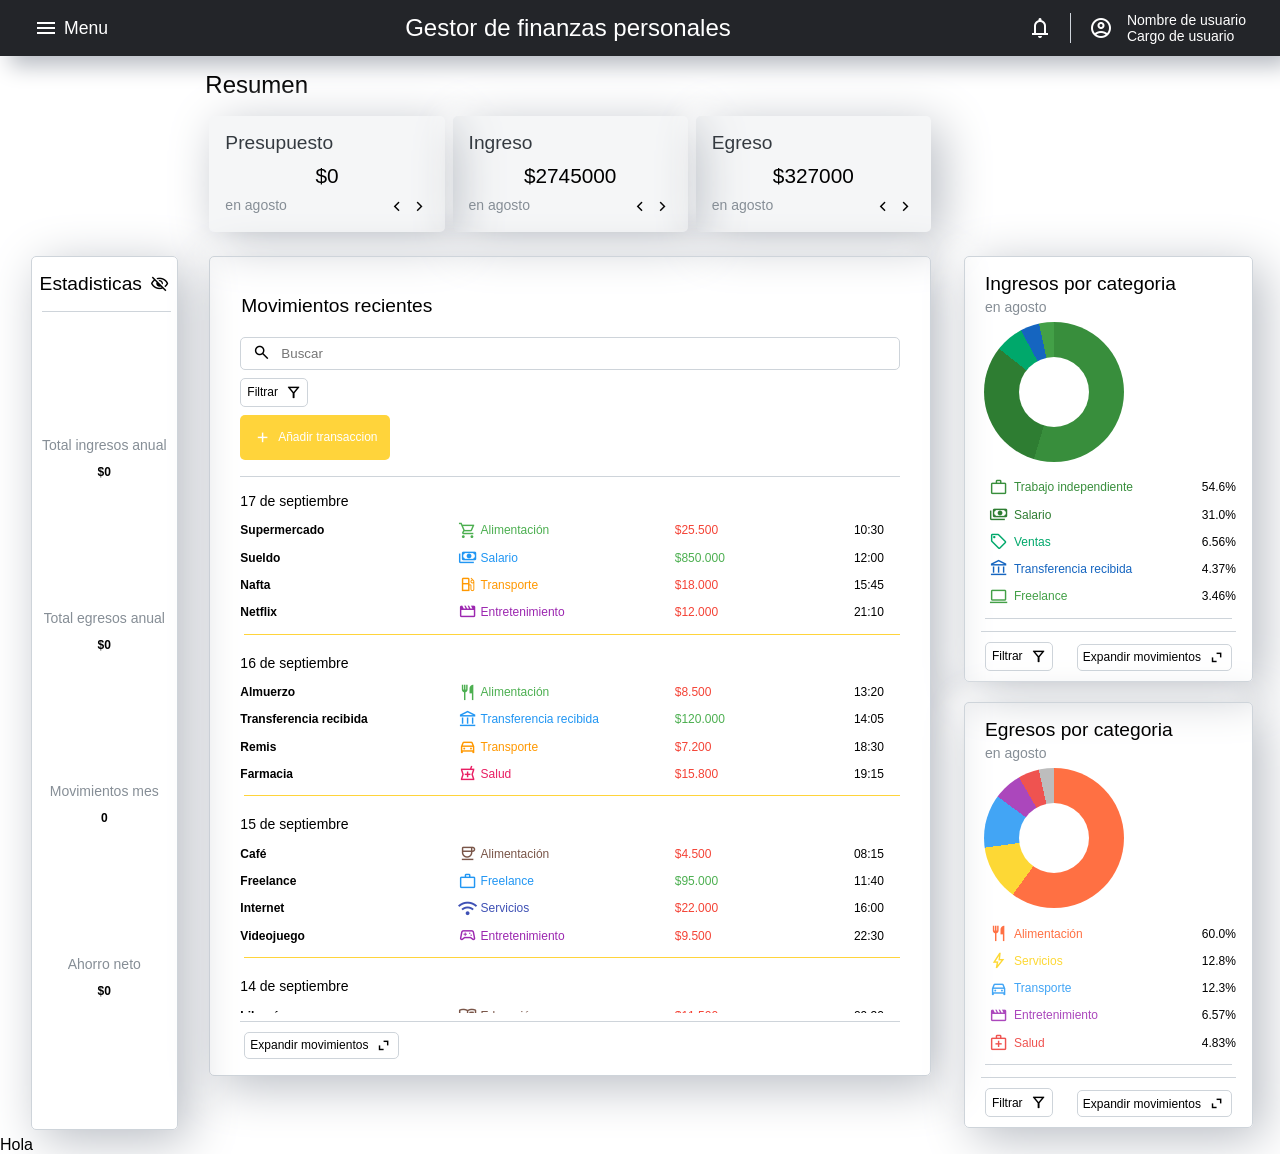
==== commit e8243dd2: "D.T (67): Expandir se ajusta al contenedor" ====
--- a/src/pages/index.html
+++ b/src/pages/index.html
@@ -750,7 +750,7 @@
                         </div>
 
                         <div class="mov-expandir">
-                            <button class="btn-inf-movimientos" data-boton-modal="movimientos">
+                            <button class="btn-inf-movimientos" data-boton-modal="expandir">
                                 <span class="text-Listado">Expandir movimientos</span>
                                 <span class="material-symbols-outlined">expand_content</span>
                             </button>
@@ -789,8 +789,8 @@
                         </ul>
                     </aside>
 
-                    <section class="main-categorias">
-                        <div class="contenedor_mov cartel-categoria" data-tipo-grafico="ingreso">
+                    <section class="main-categorias contenedor_mov">
+                        <div class="cartel-categoria" data-tipo-grafico="ingreso">
                             <div class="cartel-sup-cat">
                                 <h2 class="titulo-expandirMov">Ingresos por categoria</h2>
                                 <span class="text-Normal">en agosto</span>
@@ -800,59 +800,24 @@
                                 <div class="grafica-cat" id="grafica-cat-ingresos">
                                 </div>
                                 <ul class="items-cat">
-                                   <!-- <li>
-                                        <span class="material-symbols-outlined">add_reaction</span>
-                                        <div class="cat-porcentaje">
-                                            <span class="text-Listado">Categoria A</span>
-                                            <span class="text-Listado">xxx%</span>
-                                        </div>
-                                    </li>
-                                   <li>
-                                        <span class="material-symbols-outlined">add_reaction</span>
-                                        <div class="cat-porcentaje">
-                                            <span class="text-Listado">Categoria A</span>
-                                            <span class="text-Listado">xxx%</span>
-                                        </div>
-                                    </li>
-                                   <li>
-                                        <span class="material-symbols-outlined">add_reaction</span>
-                                        <div class="cat-porcentaje">
-                                            <span class="text-Listado">Categoria A</span>
-                                            <span class="text-Listado">xxx%</span>
-                                        </div>
-                                    </li>
-                                   <li>
-                                        <span class="material-symbols-outlined">add_reaction</span>
-                                        <div class="cat-porcentaje">
-                                            <span class="text-Listado">Categoria A</span>
-                                            <span class="text-Listado">xxx%</span>
-                                        </div>
-                                    </li>
-                                   <li>
-                                        <span class="material-symbols-outlined">add_reaction</span>
-                                        <div class="cat-porcentaje">
-                                            <span class="text-Listado">Categoria A</span>
-                                            <span class="text-Listado">xxx%</span>
-                                        </div>
-                                    </li> -->
                                 </ul>
                             </div>
 
                             <div class="divider"></div>
 
-                            <div class="cat-interaccion">
+                            <div class="mov-expandir">
                                 <button class="btn-filtrar" data-boton-modal="filtrar">
                                     <span class="text-Listado">Filtrar</span>
                                     <span class="material-symbols-outlined">filter_alt</span>
                                 </button>
-                                <button class="btn-inf-movimientos" data-boton-modal="movimientos">
+                                <button class="btn-inf-movimientos" data-boton-modal="expandir">
                                     <span class="text-Listado">Expandir movimientos</span>
                                     <span class="material-symbols-outlined">expand_content</span>
                                 </button>
                             </div>
                         </div>
 
-                        <div class="contenedor_mov cartel-categoria" data-tipo-grafico="egreso">
+                        <div class="cartel-categoria" data-tipo-grafico="egreso">
                             <div class="cartel-sup-cat">
                                 <h2 class="titulo-expandirMov">Egresos por categoria</h2>
                                 <span class="text-Normal">en agosto</span>
@@ -862,52 +827,17 @@
                                 <div class="grafica-cat" id="grafica-cat-egresos">
                                 </div>
                                 <ul class="items-cat">
-                                   <!-- <li>
-                                        <span class="material-symbols-outlined">add_reaction</span>
-                                        <div class="cat-porcentaje">
-                                            <span class="text-Listado">Categoria A</span>
-                                            <span class="text-Listado">xxx%</span>
-                                        </div>
-                                    </li>
-                                   <li>
-                                        <span class="material-symbols-outlined">add_reaction</span>
-                                        <div class="cat-porcentaje">
-                                            <span class="text-Listado">Categoria A</span>
-                                            <span class="text-Listado">xxx%</span>
-                                        </div>
-                                    </li>
-                                   <li>
-                                        <span class="material-symbols-outlined">add_reaction</span>
-                                        <div class="cat-porcentaje">
-                                            <span class="text-Listado">Categoria A</span>
-                                            <span class="text-Listado">xxx%</span>
-                                        </div>
-                                    </li>
-                                   <li>
-                                        <span class="material-symbols-outlined">add_reaction</span>
-                                        <div class="cat-porcentaje">
-                                            <span class="text-Listado">Categoria A</span>
-                                            <span class="text-Listado">xxx%</span>
-                                        </div>
-                                    </li>
-                                   <li>
-                                        <span class="material-symbols-outlined">add_reaction</span>
-                                        <div class="cat-porcentaje">
-                                            <span class="text-Listado">Categoria A</span>
-                                            <span class="text-Listado">xxx%</span>
-                                        </div>
-                                    </li> -->
                                 </ul>
                             </div>
 
                             <div class="divider"></div>
 
-                            <div class="cat-interaccion">
+                            <div class="mov-expandir">
                                 <button class="btn-filtrar" data-boton-modal="filtrar">
                                     <span class="text-Listado">Filtrar</span>
                                     <span class="material-symbols-outlined">filter_alt</span>
                                 </button>
-                                <button class="btn-inf-movimientos" data-boton-modal="movimientos">
+                                <button class="btn-inf-movimientos" data-boton-modal="expandir">
                                     <span class="text-Listado">Expandir movimientos</span>
                                     <span class="material-symbols-outlined">expand_content</span>
                                 </button>
@@ -1006,8 +936,8 @@
                         </form>
                     </div>
 
-                    <div class="modal modal-movimientos" data-tipo-modal="movimientos">
-                        <div class="main-movimientos">
+                    <div class="modal modal-movimientos" data-tipo-modal="expandir">
+                        <!-- <div class="main-movimientos">
                             <div class="mov-interaccion">
                                 <h1 class="titulo-modal-expandir">Movimientos recientes</h1>
                                 <div class="mov-sup-Controles">
@@ -1609,7 +1539,7 @@
                                     </li>
                                 </ul>
                             </div>
-                        </div>
+                        </div> -->
                     </div>
                 </section>
             </div>
--- a/src/styles/main.css
+++ b/src/styles/main.css
@@ -239,10 +239,10 @@
     align-self: flex-end;
 }
 
-.main-movimientos .mov-expandir {
+.mov-expandir {
     display: flex;
     align-items: flex-end;
-    justify-content: flex-end;
+    justify-content: space-between;
     margin-top: 0.5rem;
     padding: 10px 4px 4px 4px;
     border-top: 1px solid var(--border-color);
@@ -404,18 +404,27 @@
     flex-wrap: wrap;
 }
 
-.cartel-categoria .cat-interaccion {
+/* .cartel-categoria .cat-interaccion {
     display: flex;
     justify-content: space-between;
     padding: 6px 2px;
     gap: 6px;
-}
+} */
 
 .datos-cat .grafica-cat {
     height: clamp(100px, 30vw, 140px);
     width: clamp(100px, 30vw, 140px);
     margin: 0.2rem 0 0.5rem 0.2rem;
-    background-color: #ffd43b;
+    border-radius: 50%;
+    position: relative;
+}
+
+.datos-cat .grafica-cat::after {
+    content: "";
+    position: absolute;
+    inset: 25%;
+    background-color: white;
+    border-radius: 50%;
 }
 
 .cartel-categoria .divider {
--- a/src/styles/modals.css
+++ b/src/styles/modals.css
@@ -220,7 +220,7 @@
    MODAL - MEDIAS
    ========================================================================== */
 
-@container body-first (min-width: 480px) and (max-width: 767px) {
+/* @container body-first (min-width: 480px) and (max-width: 767px) {
     .modal-movimientos .main-movimientos {
         padding: 8px 24px;
     }
@@ -250,4 +250,4 @@
         display: flex;
         gap: 8px;
     }    
-}
+} */
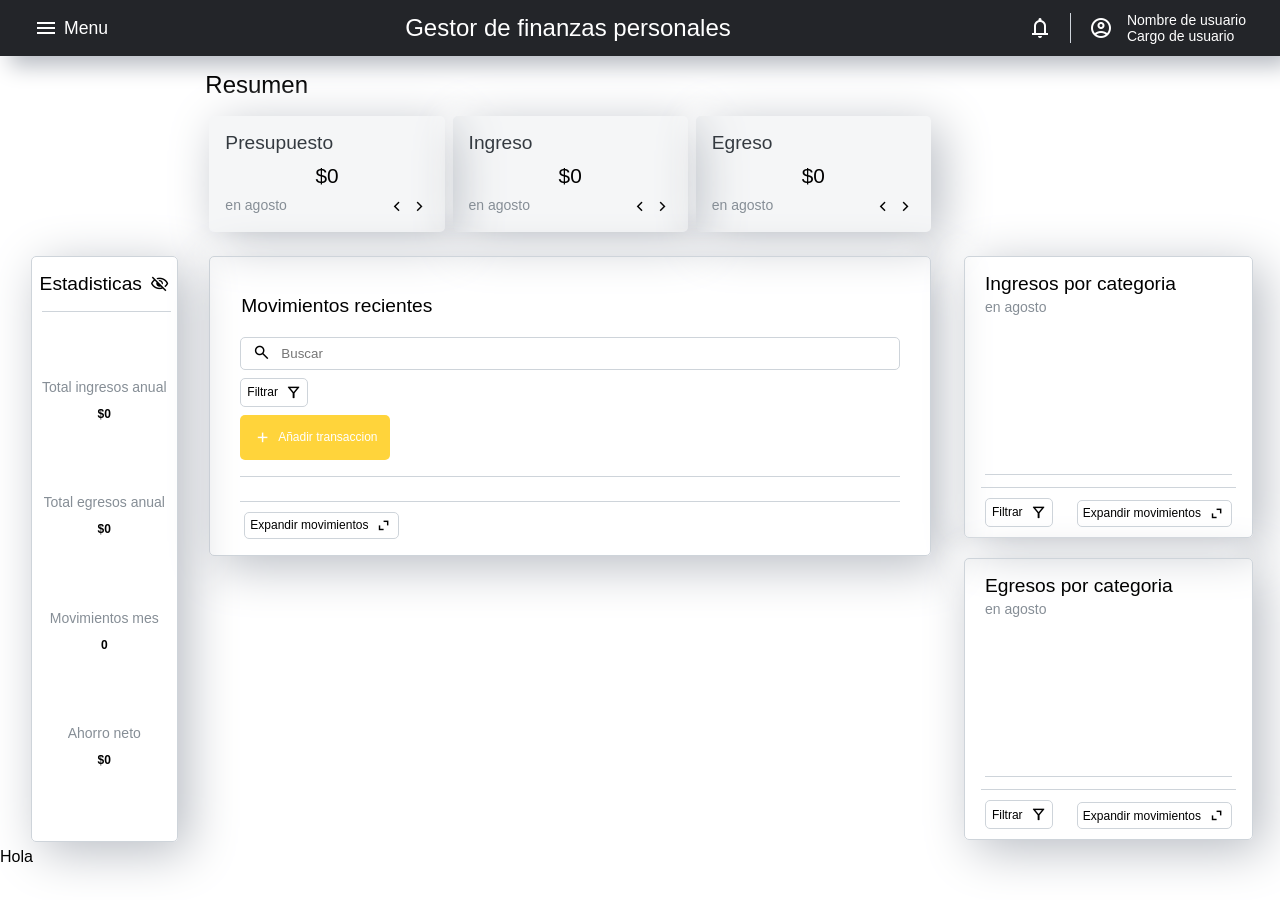
==== commit 0faa6b40: "D.T (69 | 70): Mostrar las 5 categorias principales" ====
--- a/src/pages/index.html
+++ b/src/pages/index.html
@@ -166,587 +166,6 @@
                         </div>
                         
                         <div class="mov-transacciones">
-                            <ul class="listado-fechas">
-                                <li class="fecha-transacciones" data-dia="17" data-mes="8" data-anio="2026">
-                                    <h4>17 de septiembre</h4>
-
-                                    <ul class="mov-en-fecha">
-
-                                        <li class="isTransaccion">
-                                            <span class="text-Listado ttl-transaccion">Supermercado</span>
-                                            <div class="cat-transaccion" style="color: #4CAF50;">
-                                                <span class="material-symbols-outlined">shopping_cart</span>
-                                                <span class="text-Listado egreso" name="Alimentación">Alimentación</span>
-                                            </div>
-                                            <div class="extras-transaccion">
-                                                <span class="text-Listado importe" style="color: #F44336;">$25.500</span>
-                                                <span class="text-Listado isHorario">10:30</span>
-                                            </div>
-                                        </li>
-
-                                        <li class="isTransaccion">
-                                            <span class="text-Listado ttl-transaccion">Sueldo</span>
-                                            <div class="cat-transaccion" style="color: #2196F3;">
-                                                <span class="material-symbols-outlined">payments</span>
-                                                <span class="text-Listado ingreso" name="Salario">Salario</span>
-                                            </div>
-                                            <div class="extras-transaccion">
-                                                <span class="text-Listado importe" style="color: #4CAF50;">$850.000</span>
-                                                <span class="text-Listado isHorario">12:00</span>
-                                            </div>
-                                        </li>
-
-                                        <li class="isTransaccion">
-                                            <span class="text-Listado ttl-transaccion">Nafta</span>
-                                            <div class="cat-transaccion" style="color: #FF9800;">
-                                                <span class="material-symbols-outlined">local_gas_station</span>
-                                                <span class="text-Listado egreso" name="Transporte">Transporte</span>
-                                            </div>
-                                            <div class="extras-transaccion">
-                                                <span class="text-Listado importe" style="color: #F44336;">$18.000</span>
-                                                <span class="text-Listado isHorario">15:45</span>
-                                            </div>
-                                        </li>
-
-                                        <li class="isTransaccion">
-                                            <span class="text-Listado ttl-transaccion">Netflix</span>
-                                            <div class="cat-transaccion" style="color: #9C27B0;">
-                                                <span class="material-symbols-outlined">movie</span>
-                                                <span class="text-Listado egreso" name="Entretenimiento">Entretenimiento</span>
-                                            </div>
-                                            <div class="extras-transaccion">
-                                                <span class="text-Listado importe" style="color: #F44336;">$12.000</span>
-                                                <span class="text-Listado isHorario">21:10</span>
-                                            </div>
-                                        </li>
-
-                                    </ul>
-
-                                    <div class="divider"></div>
-                                </li>
-
-                                <li class="fecha-transacciones" data-dia="16" data-mes="8" data-anio="2026">
-                                    <h4>16 de septiembre</h4>
-
-                                    <ul class="mov-en-fecha">
-
-                                        <li class="isTransaccion">
-                                            <span class="text-Listado ttl-transaccion">Almuerzo</span>
-                                            <div class="cat-transaccion" style="color: #4CAF50;">
-                                                <span class="material-symbols-outlined">restaurant</span>
-                                                <span class="text-Listado egreso" name="Alimentación">Alimentación</span>
-                                            </div>
-                                            <div class="extras-transaccion">
-                                                <span class="text-Listado importe" style="color: #F44336;">$8.500</span>
-                                                <span class="text-Listado isHorario">13:20</span>
-                                            </div>
-                                        </li>
-
-                                        <li class="isTransaccion">
-                                            <span class="text-Listado ttl-transaccion">Transferencia recibida</span>
-                                            <div class="cat-transaccion" style="color: #2196F3;">
-                                                <span class="material-symbols-outlined">account_balance</span>
-                                                <span class="text-Listado ingreso" name="Transferencia recibida">Transferencia recibida</span>
-                                            </div>
-                                            <div class="extras-transaccion">
-                                                <span class="text-Listado importe" style="color: #4CAF50;">$120.000</span>
-                                                <span class="text-Listado isHorario">14:05</span>
-                                            </div>
-                                        </li>
-
-                                        <li class="isTransaccion">
-                                            <span class="text-Listado ttl-transaccion">Remis</span>
-                                            <div class="cat-transaccion" style="color: #FF9800;">
-                                                <span class="material-symbols-outlined">directions_car</span>
-                                                <span class="text-Listado egreso" name="Transporte">Transporte</span>
-                                            </div>
-                                            <div class="extras-transaccion">
-                                                <span class="text-Listado importe" style="color: #F44336;">$7.200</span>
-                                                <span class="text-Listado isHorario">18:30</span>
-                                            </div>
-                                        </li>
-
-                                        <li class="isTransaccion">
-                                            <span class="text-Listado ttl-transaccion">Farmacia</span>
-                                            <div class="cat-transaccion" style="color: #E91E63;">
-                                                <span class="material-symbols-outlined">local_pharmacy</span>
-                                                <span class="text-Listado egreso" name="Salud">Salud</span>
-                                            </div>
-                                            <div class="extras-transaccion">
-                                                <span class="text-Listado importe" style="color: #F44336;">$15.800</span>
-                                                <span class="text-Listado isHorario">19:15</span>
-                                            </div>
-                                        </li>
-
-                                    </ul>
-
-                                    <div class="divider"></div>
-                                </li>
-
-                                <li class="fecha-transacciones" data-dia="15" data-mes="8" data-anio="2026">
-                                    <h4>15 de septiembre</h4>
-
-                                    <ul class="mov-en-fecha">
-
-                                        <li class="isTransaccion">
-                                            <span class="text-Listado ttl-transaccion">Café</span>
-                                            <div class="cat-transaccion" style="color: #795548;">
-                                                <span class="material-symbols-outlined">coffee</span>
-                                                <span class="text-Listado egreso" name="Alimentación">Alimentación</span>
-                                            </div>
-                                            <div class="extras-transaccion">
-                                                <span class="text-Listado importe" style="color: #F44336;">$4.500</span>
-                                                <span class="text-Listado isHorario">08:15</span>
-                                            </div>
-                                        </li>
-
-                                        <li class="isTransaccion">
-                                            <span class="text-Listado ttl-transaccion">Freelance</span>
-                                            <div class="cat-transaccion" style="color: #2196F3;">
-                                                <span class="material-symbols-outlined">work</span>
-                                                <span class="text-Listado ingreso" name="Freelance">Freelance</span>
-                                            </div>
-                                            <div class="extras-transaccion">
-                                                <span class="text-Listado importe" style="color: #4CAF50;">$95.000</span>
-                                                <span class="text-Listado isHorario">11:40</span>
-                                            </div>
-                                        </li>
-
-                                        <li class="isTransaccion">
-                                            <span class="text-Listado ttl-transaccion">Internet</span>
-                                            <div class="cat-transaccion" style="color: #3F51B5;">
-                                                <span class="material-symbols-outlined">wifi</span>
-                                                <span class="text-Listado egreso" name="Servicios">Servicios</span>
-                                            </div>
-                                            <div class="extras-transaccion">
-                                                <span class="text-Listado importe" style="color: #F44336;">$22.000</span>
-                                                <span class="text-Listado isHorario">16:00</span>
-                                            </div>
-                                        </li>
-
-                                        <li class="isTransaccion">
-                                            <span class="text-Listado ttl-transaccion">Videojuego</span>
-                                            <div class="cat-transaccion" style="color: #9C27B0;">
-                                                <span class="material-symbols-outlined">sports_esports</span>
-                                                <span class="text-Listado egreso" name="Entretenimiento">Entretenimiento</span>
-                                            </div>
-                                            <div class="extras-transaccion">
-                                                <span class="text-Listado importe" style="color: #F44336;">$9.500</span>
-                                                <span class="text-Listado isHorario">22:30</span>
-                                            </div>
-                                        </li>
-
-                                    </ul>
-
-                                    <div class="divider"></div>
-                                </li>
-
-                                <li class="fecha-transacciones" data-dia="14" data-mes="8" data-anio="2026">
-                                    <h4>14 de septiembre</h4>
-
-                                    <ul class="mov-en-fecha">
-
-                                        <li class="isTransaccion">
-                                            <span class="text-Listado ttl-transaccion">Librería</span>
-                                            <div class="cat-transaccion" style="color: #795548;">
-                                                <span class="material-symbols-outlined">menu_book</span>
-                                                <span class="text-Listado egreso" name="Educación">Educación</span>
-                                            </div>
-                                            <div class="extras-transaccion">
-                                                <span class="text-Listado importe" style="color: #F44336;">$11.500</span>
-                                                <span class="text-Listado isHorario">09:30</span>
-                                            </div>
-                                        </li>
-
-                                        <li class="isTransaccion">
-                                            <span class="text-Listado ttl-transaccion">Venta de monitor</span>
-                                            <div class="cat-transaccion" style="color: #2196F3;">
-                                                <span class="material-symbols-outlined">sell</span>
-                                                <span class="text-Listado ingreso" name="Ventas">Ventas</span>
-                                            </div>
-                                            <div class="extras-transaccion">
-                                                <span class="text-Listado importe" style="color: #4CAF50;">$180.000</span>
-                                                <span class="text-Listado isHorario">12:15</span>
-                                            </div>
-                                        </li>
-
-                                        <li class="isTransaccion">
-                                            <span class="text-Listado ttl-transaccion">Supermercado</span>
-                                            <div class="cat-transaccion" style="color: #4CAF50;">
-                                                <span class="material-symbols-outlined">shopping_cart</span>
-                                                <span class="text-Listado egreso" name="Alimentación">Alimentación</span>
-                                            </div>
-                                            <div class="extras-transaccion">
-                                                <span class="text-Listado importe" style="color: #F44336;">$31.200</span>
-                                                <span class="text-Listado isHorario">17:20</span>
-                                            </div>
-                                        </li>
-
-                                        <li class="isTransaccion">
-                                            <span class="text-Listado ttl-transaccion">Luz</span>
-                                            <div class="cat-transaccion" style="color: #FFC107;">
-                                                <span class="material-symbols-outlined">lightbulb</span>
-                                                <span class="text-Listado egreso" name="Servicios">Servicios</span>
-                                            </div>
-                                            <div class="extras-transaccion">
-                                                <span class="text-Listado importe" style="color: #F44336;">$19.700</span>
-                                                <span class="text-Listado isHorario">20:00</span>
-                                            </div>
-                                        </li>
-
-                                    </ul>
-
-                                    <div class="divider"></div>
-                                </li>
-
-                                <li class="fecha-transacciones" data-dia="13" data-mes="8" data-anio="2026">
-                                    <h4>13 de septiembre</h4>
-
-                                    <ul class="mov-en-fecha">
-
-                                        <li class="isTransaccion">
-                                            <span class="text-Listado ttl-transaccion">Desayuno</span>
-                                            <div class="cat-transaccion" style="color: #795548;">
-                                                <span class="material-symbols-outlined">restaurant</span>
-                                                <span class="text-Listado egreso" name="Alimentación">Alimentación</span>
-                                            </div>
-                                            <div class="extras-transaccion">
-                                                <span class="text-Listado importe" style="color: #F44336;">$6.300</span>
-                                                <span class="text-Listado isHorario">08:45</span>
-                                            </div>
-                                        </li>
-
-                                        <li class="isTransaccion">
-                                            <span class="text-Listado ttl-transaccion">Pago proyecto</span>
-                                            <div class="cat-transaccion" style="color: #2196F3;">
-                                                <span class="material-symbols-outlined">payments</span>
-                                                <span class="text-Listado ingreso" name="Trabajo independiente">Trabajo independiente</span>
-                                            </div>
-                                            <div class="extras-transaccion">
-                                                <span class="text-Listado importe" style="color: #4CAF50;">$250.000</span>
-                                                <span class="text-Listado isHorario">10:00</span>
-                                            </div>
-                                        </li>
-
-                                        <li class="isTransaccion">
-                                            <span class="text-Listado ttl-transaccion">Colectivo</span>
-                                            <div class="cat-transaccion" style="color: #FF9800;">
-                                                <span class="material-symbols-outlined">directions_bus</span>
-                                                <span class="text-Listado egreso" name="Transporte">Transporte</span>
-                                            </div>
-                                            <div class="extras-transaccion">
-                                                <span class="text-Listado importe" style="color: #F44336;">$2.500</span>
-                                                <span class="text-Listado isHorario">14:25</span>
-                                            </div>
-                                        </li>
-
-                                        <li class="isTransaccion">
-                                            <span class="text-Listado ttl-transaccion">Cena</span>
-                                            <div class="cat-transaccion" style="color: #795548;">
-                                                <span class="material-symbols-outlined">restaurant</span>
-                                                <span class="text-Listado egreso" name="Alimentación">Alimentación</span>
-                                            </div>
-                                            <div class="extras-transaccion">
-                                                <span class="text-Listado importe" style="color: #F44336;">$14.800</span>
-                                                <span class="text-Listado isHorario">21:00</span>
-                                            </div>
-                                        </li>
-
-                                    </ul>
-
-                                    <div class="divider"></div>
-                                </li>
-
-                                <li class="fecha-transacciones" data-dia="12" data-mes="8" data-anio="2026">
-                                    <h4>12 de septiembre</h4>
-
-                                    <ul class="mov-en-fecha">
-
-                                        <li class="isTransaccion">
-                                            <span class="text-Listado ttl-transaccion">Desayuno</span>
-                                            <div class="cat-transaccion" style="color: #795548;">
-                                                <span class="material-symbols-outlined">restaurant</span>
-                                                <span class="text-Listado egreso" name="Alimentación">Alimentación</span>
-                                            </div>
-                                            <div class="extras-transaccion">
-                                                <span class="text-Listado importe" style="color: #F44336;">$6.300</span>
-                                                <span class="text-Listado isHorario">08:45</span>
-                                            </div>
-                                        </li>
-
-                                        <li class="isTransaccion">
-                                            <span class="text-Listado ttl-transaccion">Pago proyecto</span>
-                                            <div class="cat-transaccion" style="color: #2196F3;">
-                                                <span class="material-symbols-outlined">payments</span>
-                                                <span class="text-Listado ingreso" name="Trabajo independiente">Trabajo independiente</span>
-                                            </div>
-                                            <div class="extras-transaccion">
-                                                <span class="text-Listado importe" style="color: #4CAF50;">$250.000</span>
-                                                <span class="text-Listado isHorario">10:00</span>
-                                            </div>
-                                        </li>
-
-                                        <li class="isTransaccion">
-                                            <span class="text-Listado ttl-transaccion">Colectivo</span>
-                                            <div class="cat-transaccion" style="color: #FF9800;">
-                                                <span class="material-symbols-outlined">directions_bus</span>
-                                                <span class="text-Listado egreso" name="Transporte">Transporte</span>
-                                            </div>
-                                            <div class="extras-transaccion">
-                                                <span class="text-Listado importe" style="color: #F44336;">$2.500</span>
-                                                <span class="text-Listado isHorario">14:25</span>
-                                            </div>
-                                        </li>
-
-                                        <li class="isTransaccion">
-                                            <span class="text-Listado ttl-transaccion">Cena</span>
-                                            <div class="cat-transaccion" style="color: #795548;">
-                                                <span class="material-symbols-outlined">restaurant</span>
-                                                <span class="text-Listado egreso" name="Alimentación">Alimentación</span>
-                                            </div>
-                                            <div class="extras-transaccion">
-                                                <span class="text-Listado importe" style="color: #F44336;">$14.800</span>
-                                                <span class="text-Listado isHorario">21:00</span>
-                                            </div>
-                                        </li>
-
-                                    </ul>
-
-                                    <div class="divider"></div>
-                                </li>
-
-                                <li class="fecha-transacciones" data-dia="11" data-mes="8" data-anio="2026">
-                                    <h4>11 de septiembre</h4>
-
-                                    <ul class="mov-en-fecha">
-
-                                        <li class="isTransaccion">
-                                            <span class="text-Listado ttl-transaccion">Desayuno</span>
-                                            <div class="cat-transaccion" style="color: #795548;">
-                                                <span class="material-symbols-outlined">restaurant</span>
-                                                <span class="text-Listado egreso" name="Alimentación">Alimentación</span>
-                                            </div>
-                                            <div class="extras-transaccion">
-                                                <span class="text-Listado importe" style="color: #F44336;">$6.300</span>
-                                                <span class="text-Listado isHorario">08:45</span>
-                                            </div>
-                                        </li>
-
-                                        <li class="isTransaccion">
-                                            <span class="text-Listado ttl-transaccion">Pago proyecto</span>
-                                            <div class="cat-transaccion" style="color: #2196F3;">
-                                                <span class="material-symbols-outlined">payments</span>
-                                                <span class="text-Listado ingreso" name="Trabajo independiente">Trabajo independiente</span>
-                                            </div>
-                                            <div class="extras-transaccion">
-                                                <span class="text-Listado importe" style="color: #4CAF50;">$250.000</span>
-                                                <span class="text-Listado isHorario">10:00</span>
-                                            </div>
-                                        </li>
-
-                                        <li class="isTransaccion">
-                                            <span class="text-Listado ttl-transaccion">Colectivo</span>
-                                            <div class="cat-transaccion" style="color: #FF9800;">
-                                                <span class="material-symbols-outlined">directions_bus</span>
-                                                <span class="text-Listado egreso" name="Transporte">Transporte</span>
-                                            </div>
-                                            <div class="extras-transaccion">
-                                                <span class="text-Listado importe" style="color: #F44336;">$2.500</span>
-                                                <span class="text-Listado isHorario">14:25</span>
-                                            </div>
-                                        </li>
-
-                                        <li class="isTransaccion">
-                                            <span class="text-Listado ttl-transaccion">Cena</span>
-                                            <div class="cat-transaccion" style="color: #795548;">
-                                                <span class="material-symbols-outlined">restaurant</span>
-                                                <span class="text-Listado egreso" name="Alimentación">Alimentación</span>
-                                            </div>
-                                            <div class="extras-transaccion">
-                                                <span class="text-Listado importe" style="color: #F44336;">$14.800</span>
-                                                <span class="text-Listado isHorario">21:00</span>
-                                            </div>
-                                        </li>
-
-                                    </ul>
-
-                                    <div class="divider"></div>
-                                </li>
-
-                                <li class="fecha-transacciones" data-dia="10" data-mes="8" data-anio="2026">
-                                    <h4>10 de septiembre</h4>
-
-                                    <ul class="mov-en-fecha">
-
-                                        <li class="isTransaccion">
-                                            <span class="text-Listado ttl-transaccion">Desayuno</span>
-                                            <div class="cat-transaccion" style="color: #795548;">
-                                                <span class="material-symbols-outlined">restaurant</span>
-                                                <span class="text-Listado egreso" name="Alimentación">Alimentación</span>
-                                            </div>
-                                            <div class="extras-transaccion">
-                                                <span class="text-Listado importe" style="color: #F44336;">$6.300</span>
-                                                <span class="text-Listado isHorario">08:45</span>
-                                            </div>
-                                        </li>
-
-                                        <li class="isTransaccion">
-                                            <span class="text-Listado ttl-transaccion">Pago proyecto</span>
-                                            <div class="cat-transaccion" style="color: #2196F3;">
-                                                <span class="material-symbols-outlined">payments</span>
-                                                <span class="text-Listado ingreso" name="Trabajo independiente">Trabajo independiente</span>
-                                            </div>
-                                            <div class="extras-transaccion">
-                                                <span class="text-Listado importe" style="color: #4CAF50;">$250.000</span>
-                                                <span class="text-Listado isHorario">10:00</span>
-                                            </div>
-                                        </li>
-
-                                        <li class="isTransaccion">
-                                            <span class="text-Listado ttl-transaccion">Colectivo</span>
-                                            <div class="cat-transaccion" style="color: #FF9800;">
-                                                <span class="material-symbols-outlined">directions_bus</span>
-                                                <span class="text-Listado egreso" name="Transporte">Transporte</span>
-                                            </div>
-                                            <div class="extras-transaccion">
-                                                <span class="text-Listado importe" style="color: #F44336;">$2.500</span>
-                                                <span class="text-Listado isHorario">14:25</span>
-                                            </div>
-                                        </li>
-
-                                        <li class="isTransaccion">
-                                            <span class="text-Listado ttl-transaccion">Cena</span>
-                                            <div class="cat-transaccion" style="color: #795548;">
-                                                <span class="material-symbols-outlined">restaurant</span>
-                                                <span class="text-Listado egreso" name="Alimentación">Alimentación</span>
-                                            </div>
-                                            <div class="extras-transaccion">
-                                                <span class="text-Listado importe" style="color: #F44336;">$14.800</span>
-                                                <span class="text-Listado isHorario">21:00</span>
-                                            </div>
-                                        </li>
-
-                                    </ul>
-
-                                    <div class="divider"></div>
-                                </li>
-
-                                <li class="fecha-transacciones" data-dia="9" data-mes="8" data-anio="2026">
-                                    <h4>9 de septiembre</h4>
-
-                                    <ul class="mov-en-fecha">
-
-                                        <li class="isTransaccion">
-                                            <span class="text-Listado ttl-transaccion">Desayuno</span>
-                                            <div class="cat-transaccion" style="color: #795548;">
-                                                <span class="material-symbols-outlined">restaurant</span>
-                                                <span class="text-Listado egreso" name="Alimentación">Alimentación</span>
-                                            </div>
-                                            <div class="extras-transaccion">
-                                                <span class="text-Listado importe" style="color: #F44336;">$6.300</span>
-                                                <span class="text-Listado isHorario">08:45</span>
-                                            </div>
-                                        </li>
-
-                                        <li class="isTransaccion">
-                                            <span class="text-Listado ttl-transaccion">Pago proyecto</span>
-                                            <div class="cat-transaccion" style="color: #2196F3;">
-                                                <span class="material-symbols-outlined">payments</span>
-                                                <span class="text-Listado ingreso" name="Trabajo independiente">Trabajo independiente</span>
-                                            </div>
-                                            <div class="extras-transaccion">
-                                                <span class="text-Listado importe" style="color: #4CAF50;">$250.000</span>
-                                                <span class="text-Listado isHorario">10:00</span>
-                                            </div>
-                                        </li>
-
-                                        <li class="isTransaccion">
-                                            <span class="text-Listado ttl-transaccion">Colectivo</span>
-                                            <div class="cat-transaccion" style="color: #FF9800;">
-                                                <span class="material-symbols-outlined">directions_bus</span>
-                                                <span class="text-Listado egreso" name="Transporte">Transporte</span>
-                                            </div>
-                                            <div class="extras-transaccion">
-                                                <span class="text-Listado importe" style="color: #F44336;">$2.500</span>
-                                                <span class="text-Listado isHorario">14:25</span>
-                                            </div>
-                                        </li>
-
-                                        <li class="isTransaccion">
-                                            <span class="text-Listado ttl-transaccion">Cena</span>
-                                            <div class="cat-transaccion" style="color: #795548;">
-                                                <span class="material-symbols-outlined">restaurant</span>
-                                                <span class="text-Listado egreso" name="Alimentación">Alimentación</span>
-                                            </div>
-                                            <div class="extras-transaccion">
-                                                <span class="text-Listado importe" style="color: #F44336;">$14.800</span>
-                                                <span class="text-Listado isHorario">21:00</span>
-                                            </div>
-                                        </li>
-
-                                    </ul>
-
-                                    <div class="divider"></div>
-                                </li>
-
-                                <li class="fecha-transacciones" data-dia="8" data-mes="8" data-anio="2026">
-                                    <h4>8 de septiembre</h4>
-
-                                    <ul class="mov-en-fecha">
-
-                                        <li class="isTransaccion">
-                                            <span class="text-Listado ttl-transaccion">Desayuno</span>
-                                            <div class="cat-transaccion" style="color: #795548;">
-                                                <span class="material-symbols-outlined">restaurant</span>
-                                                <span class="text-Listado egreso" name="Alimentación">Alimentación</span>
-                                            </div>
-                                            <div class="extras-transaccion">
-                                                <span class="text-Listado importe" style="color: #F44336;">$6.300</span>
-                                                <span class="text-Listado isHorario">08:45</span>
-                                            </div>
-                                        </li>
-
-                                        <li class="isTransaccion">
-                                            <span class="text-Listado ttl-transaccion">Pago proyecto</span>
-                                            <div class="cat-transaccion" style="color: #2196F3;">
-                                                <span class="material-symbols-outlined">payments</span>
-                                                <span class="text-Listado ingreso" name="Trabajo independiente">Trabajo independiente</span>
-                                            </div>
-                                            <div class="extras-transaccion">
-                                                <span class="text-Listado importe" style="color: #4CAF50;">$250.000</span>
-                                                <span class="text-Listado isHorario">10:00</span>
-                                            </div>
-                                        </li>
-
-                                        <li class="isTransaccion">
-                                            <span class="text-Listado ttl-transaccion">Colectivo</span>
-                                            <div class="cat-transaccion" style="color: #FF9800;">
-                                                <span class="material-symbols-outlined">directions_bus</span>
-                                                <span class="text-Listado egreso" name="Transporte">Transporte</span>
-                                            </div>
-                                            <div class="extras-transaccion">
-                                                <span class="text-Listado importe" style="color: #F44336;">$2.500</span>
-                                                <span class="text-Listado isHorario">14:25</span>
-                                            </div>
-                                        </li>
-
-                                        <li class="isTransaccion">
-                                            <span class="text-Listado ttl-transaccion">Cena</span>
-                                            <div class="cat-transaccion" style="color: #795548;">
-                                                <span class="material-symbols-outlined">restaurant</span>
-                                                <span class="text-Listado egreso" name="Alimentación">Alimentación</span>
-                                            </div>
-                                            <div class="extras-transaccion">
-                                                <span class="text-Listado importe" style="color: #F44336;">$14.800</span>
-                                                <span class="text-Listado isHorario">21:00</span>
-                                            </div>
-                                        </li>
-
-                                    </ul>
-
-                                    <div class="divider"></div>
-                                </li>
-                            </ul>
                         </div>
 
                         <div class="mov-expandir">
